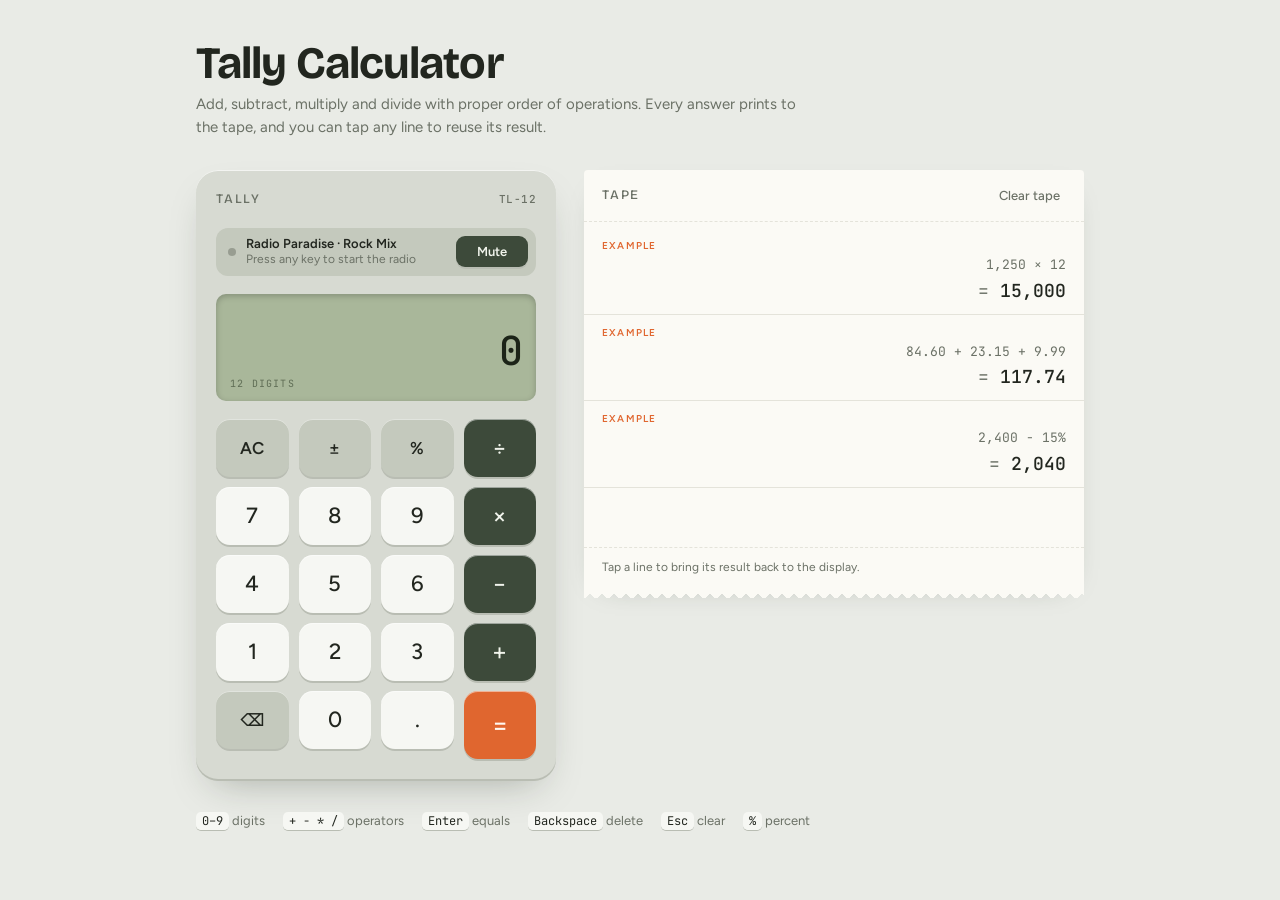
==== index.html @ 2edd693d "Switch radio to Radio Paradise Rock Mix SomaFM refuses streams requested from other sites.  Co-Autho" ====
<!doctype html>
<html lang="en">
<head>
<meta charset="utf-8">
<meta name="viewport" content="width=device-width, initial-scale=1, viewport-fit=cover">
<style>:root{color-scheme:light;padding-top:env(safe-area-inset-top,0px);padding-bottom:env(safe-area-inset-bottom,0px)}body{margin:0;font:14px system-ui,-apple-system,sans-serif}img{max-width:100%}[hidden]{display:none!important}</style>
<title>Tally Calculator</title>
<link rel="preconnect" href="https://fonts.googleapis.com">
<link rel="preconnect" href="https://fonts.gstatic.com" crossorigin>
<link rel="stylesheet" href="https://fonts.googleapis.com/css2?family=Bricolage+Grotesque:opsz,wght@12..96,500;12..96,700&family=JetBrains+Mono:wght@400;500&family=Figtree:wght@400;500;600&display=swap">
<style>
/* Layout: a desk-calculator body beside a paper adding-machine tape; stacks to one column on phones. */
:root {
  --bg: #e9ebe6;
  --fg: #22261f;
  --muted: #6b7166;
  --body: #d7dad2;
  --body-edge: #b9bdb3;
  --key: #f6f7f3;
  --key-fg: #22261f;
  --key-op: #3d4a3a;
  --key-op-fg: #f1f4ec;
  --key-fn: #c4c9bd;
  --accent: #e0662f;
  --accent-fg: #fff8f2;
  --lcd: #a9b79a;
  --lcd-fg: #1c2418;
  --lcd-dim: #5f6d55;
  --paper: #fbfaf5;
  --paper-line: #e4e3da;
  --shadow: 0 1px 0 rgba(255,255,255,.7) inset, 0 2px 0 var(--body-edge), 0 18px 40px -18px rgba(30,40,25,.35);
  --font-display: "Bricolage Grotesque", "Helvetica Neue", Arial, sans-serif;
  --font-body: "Figtree", system-ui, -apple-system, "Segoe UI", sans-serif;
  --font-mono: "JetBrains Mono", ui-monospace, "SF Mono", Menlo, monospace;
}
@media (prefers-color-scheme: dark) {
  :root:not([data-theme="light"]) {
    --bg: #161915; --fg: #e6e9e1; --muted: #9aa194;
    --body: #262b24; --body-edge: #10130f;
    --key: #353b32; --key-fg: #eef1e9; --key-op: #4c5c48; --key-op-fg: #f1f4ec; --key-fn: #2d322a;
    --accent: #ec7640; --accent-fg: #1a0f08;
    --lcd: #2f3a29; --lcd-fg: #c9e3b0; --lcd-dim: #7f9a6c;
    --paper: #1f231d; --paper-line: #2e332b;
    --shadow: 0 1px 0 rgba(255,255,255,.05) inset, 0 2px 0 var(--body-edge), 0 18px 40px -18px rgba(0,0,0,.7);
    color-scheme: dark;
  }
}
:root[data-theme="dark"] {
  --bg: #161915; --fg: #e6e9e1; --muted: #9aa194;
  --body: #262b24; --body-edge: #10130f;
  --key: #353b32; --key-fg: #eef1e9; --key-op: #4c5c48; --key-op-fg: #f1f4ec; --key-fn: #2d322a;
  --accent: #ec7640; --accent-fg: #1a0f08;
  --lcd: #2f3a29; --lcd-fg: #c9e3b0; --lcd-dim: #7f9a6c;
  --paper: #1f231d; --paper-line: #2e332b;
  --shadow: 0 1px 0 rgba(255,255,255,.05) inset, 0 2px 0 var(--body-edge), 0 18px 40px -18px rgba(0,0,0,.7);
  color-scheme: dark;
}

* { box-sizing: border-box; }
body {
  background: var(--bg);
  color: var(--fg);
  font-family: var(--font-body);
  font-size: 15px;
  line-height: 1.5;
}
.page {
  max-width: 920px;
  margin: 0 auto;
  padding-block: 40px 56px;
  padding-left: max(16px, env(safe-area-inset-left, 0px));
  padding-right: max(16px, env(safe-area-inset-right, 0px));
  display: grid;
  gap: 32px;
}
header { display: grid; gap: 6px; }
h1 {
  font-family: var(--font-display);
  font-weight: 700;
  font-size: clamp(2rem, 5vw, 2.8rem);
  letter-spacing: -0.02em;
  line-height: 1.05;
  margin: 0;
  text-wrap: balance;
}
.lede { margin: 0; color: var(--muted); max-width: 60ch; }

.workspace {
  display: grid;
  grid-template-columns: minmax(0, 360px) minmax(0, 1fr);
  gap: 28px;
  align-items: start;
}
@media (max-width: 720px) {
  .workspace { grid-template-columns: minmax(0, 1fr); }
  .calc { justify-self: center; width: 100%; max-width: 400px; }
}

/* Calculator body */
.calc {
  background: var(--body);
  border-radius: 22px;
  padding: 20px;
  box-shadow: var(--shadow);
  display: grid;
  gap: 18px;
}
.brand {
  display: flex; justify-content: space-between; align-items: baseline;
  font-family: var(--font-display); font-weight: 500;
  font-size: 13px; letter-spacing: .14em; text-transform: uppercase; color: var(--muted);
}
.brand span:last-child { font-family: var(--font-mono); letter-spacing: .04em; font-size: 11px; }

/* Radio strip */
.radio {
  display: flex; align-items: center; gap: 10px;
  background: var(--key-fn);
  border-radius: 12px;
  padding: 8px 8px 8px 12px;
  min-width: 0;
}
.radio-dot {
  flex: none; width: 8px; height: 8px; border-radius: 50%;
  background: var(--muted); opacity: .5;
}
.radio.playing .radio-dot { background: var(--accent); opacity: 1; animation: lcd-blink 1.1s step-end infinite; }
.radio-info { display: grid; min-width: 0; flex: 1; line-height: 1.3; }
.radio-name { font-weight: 600; font-size: 13px; white-space: nowrap; overflow: hidden; text-overflow: ellipsis; }
.radio-status { font-size: 12px; color: var(--muted); white-space: nowrap; overflow: hidden; text-overflow: ellipsis; }
.radio-status a { color: inherit; }
.mute-btn {
  appearance: none; border: 0; cursor: pointer; flex: none;
  font: 600 13px var(--font-body);
  background: var(--key-op); color: var(--key-op-fg);
  border-radius: 9px; padding: 8px 14px; min-width: 72px;
  box-shadow: 0 2px 0 var(--body-edge);
}
.mute-btn:active { transform: translateY(2px); box-shadow: none; }
.mute-btn:focus-visible { outline: 3px solid var(--accent); outline-offset: 2px; }
.mute-btn[aria-pressed="true"] { background: var(--accent); color: var(--accent-fg); }

.lcd {
  background: var(--lcd);
  color: var(--lcd-fg);
  border-radius: 10px;
  padding: 12px 14px 10px;
  box-shadow: inset 0 2px 6px rgba(0,0,0,.22);
  display: grid; gap: 2px;
  font-family: var(--font-mono);
  font-variant-numeric: tabular-nums;
  min-width: 0;
}
.lcd-expr {
  font-size: 13px; color: var(--lcd-dim);
  min-height: 1.5em;
  white-space: nowrap; overflow-x: auto; overflow-y: hidden;
  text-align: right; direction: rtl; scrollbar-width: none;
}
.lcd-expr::-webkit-scrollbar { display: none; }
.lcd-expr bdi { direction: ltr; unicode-bidi: isolate; }
.lcd-main {
  font-size: 40px; font-weight: 500; line-height: 1.15;
  text-align: right; white-space: nowrap; overflow: hidden; text-overflow: clip;
  letter-spacing: -0.02em;
}
.lcd-main { animation: lcd-blink 1.1s step-end infinite; }
@keyframes lcd-blink { 50% { opacity: .15; } }
.lcd-main.small { font-size: 30px; }
.lcd-main.tiny { font-size: 22px; }
.lcd-main.error { font-size: 20px; font-family: var(--font-body); font-weight: 600; letter-spacing: 0; line-height: 2.3; }
.lcd-status {
  display: flex; justify-content: space-between;
  font-size: 10px; letter-spacing: .12em; text-transform: uppercase; color: var(--lcd-dim);
}

.keys {
  display: grid;
  grid-template-columns: repeat(4, 1fr);
  gap: 10px;
}
.key {
  appearance: none; border: 0; cursor: pointer;
  font-family: var(--font-body); font-weight: 500; font-size: 22px;
  height: 58px; border-radius: 14px;
  background: var(--key); color: var(--key-fg);
  box-shadow: 0 2px 0 var(--body-edge), 0 1px 0 rgba(255,255,255,.5) inset;
  transition: transform .06s ease, box-shadow .06s ease, filter .12s ease;
  -webkit-tap-highlight-color: transparent;
  touch-action: manipulation;
}
.key:hover { filter: brightness(1.04); }
.key:active, .key.pressed { transform: translateY(2px); box-shadow: 0 0 0 var(--body-edge); }
.key:focus-visible { outline: 3px solid var(--accent); outline-offset: 2px; }
.key.fn { background: var(--key-fn); font-size: 17px; font-weight: 600; }
.key.op { background: var(--key-op); color: var(--key-op-fg); font-size: 24px; }
.key.op.active { box-shadow: 0 0 0 3px var(--accent) inset, 0 2px 0 var(--body-edge); }
.key.eq { background: var(--accent); color: var(--accent-fg); font-size: 26px; grid-row: span 2; height: auto; }
.key.zero { grid-column: span 2; text-align: left; padding-left: 26px; }

/* Tape */
.tape {
  background: var(--paper);
  border-radius: 4px 4px 0 0;
  min-width: 0;
  display: grid;
  grid-template-rows: auto 1fr auto;
  min-height: 420px;
  max-height: 560px;
  position: relative;
  box-shadow: 0 10px 30px -20px rgba(30,40,25,.4);
}
.tape::after {
  /* torn bottom edge */
  content: ""; position: absolute; left: 0; right: 0; bottom: -8px; height: 8px;
  background:
    linear-gradient(135deg, var(--paper) 50%, transparent 50%) 0 0 / 12px 8px repeat-x,
    linear-gradient(225deg, var(--paper) 50%, transparent 50%) 0 0 / 12px 8px repeat-x;
}
.tape-head {
  display: flex; justify-content: space-between; align-items: center; gap: 12px;
  padding: 14px 18px; border-bottom: 1px dashed var(--paper-line);
}
.tape-head h2 {
  margin: 0; font-family: var(--font-display); font-weight: 500;
  font-size: 13px; letter-spacing: .14em; text-transform: uppercase; color: var(--muted);
}
.link-btn {
  appearance: none; background: none; border: 0; cursor: pointer;
  font: 500 13px var(--font-body); color: var(--muted);
  padding: 4px 6px; border-radius: 6px;
}
.link-btn:hover { color: var(--fg); }
.link-btn:focus-visible { outline: 2px solid var(--accent); }
.tape-list {
  list-style: none; margin: 0; padding: 6px 0;
  overflow-y: auto;
  font-family: var(--font-mono); font-variant-numeric: tabular-nums;
}
.tape-list li { border-bottom: 1px solid var(--paper-line); }
.tape-entry {
  appearance: none; background: none; border: 0; width: 100%; cursor: pointer;
  display: grid; gap: 2px; text-align: right;
  padding: 10px 18px; color: inherit; font: inherit;
}
.tape-entry:hover { background: color-mix(in srgb, var(--accent) 7%, transparent); }
.tape-entry:focus-visible { outline: 2px solid var(--accent); outline-offset: -2px; }
.tape-expr { font-size: 13px; color: var(--muted); overflow-wrap: anywhere; }
.tape-result { font-size: 18px; font-weight: 500; overflow-wrap: anywhere; }
.tape-result::before { content: "= "; color: var(--muted); font-weight: 400; }
.tape-tag {
  justify-self: start; font-family: var(--font-body); font-size: 10px; font-weight: 600;
  letter-spacing: .12em; text-transform: uppercase; color: var(--accent);
}
.tape-empty { padding: 28px 18px; color: var(--muted); font-size: 14px; font-family: var(--font-body); }
.tape-foot {
  padding: 10px 18px 14px; border-top: 1px dashed var(--paper-line);
  font-size: 12px; color: var(--muted);
}

.shortcuts { display: flex; flex-wrap: wrap; gap: 8px 18px; font-size: 13px; color: var(--muted); }
kbd {
  font-family: var(--font-mono); font-size: 12px;
  background: var(--key); color: var(--key-fg);
  border-radius: 5px; padding: 1px 6px;
  box-shadow: 0 1px 0 var(--body-edge);
}

@media (prefers-reduced-motion: reduce) {
  .key { transition: none; }
  .lcd-main { animation: none; }
}
</style>
</head>
<body>

<div class="page">
  <header>
    <h1>Tally Calculator</h1>
    <p class="lede">Add, subtract, multiply and divide with proper order of operations. Every answer prints to the tape, and you can tap any line to reuse its result.</p>
  </header>

  <main class="workspace">
    <section class="calc" aria-label="Calculator">
      <div class="brand"><span>Tally</span><span>TL-12</span></div>

      <div class="radio" id="radio">
        <span class="radio-dot" aria-hidden="true"></span>
        <div class="radio-info">
          <span class="radio-name">Radio Paradise · Rock Mix</span>
          <span class="radio-status" id="radioStatus">Press any key to start the radio</span>
        </div>
        <button class="mute-btn" id="muteBtn" type="button" aria-pressed="false">Mute</button>
        <audio id="radioAudio" preload="none" src="https://stream.radioparadise.com/rock-128"></audio>
      </div>

      <div class="lcd" role="status" aria-live="polite">
        <div class="lcd-expr" id="expr"><bdi id="exprText">&nbsp;</bdi></div>
        <div class="lcd-main" id="main">0</div>
        <div class="lcd-status"><span id="memo">12 digits</span><span id="opIndicator">&nbsp;</span></div>
      </div>

      <div class="keys" id="keys">
        <button class="key fn" data-action="clear" id="k-clear">AC</button>
        <button class="key fn" data-action="sign" id="k-sign" aria-label="Change sign">±</button>
        <button class="key fn" data-action="percent" id="k-pct" aria-label="Percent">%</button>
        <button class="key op" data-op="/" id="k-div" aria-label="Divide">÷</button>

        <button class="key" data-digit="7" id="k-7">7</button>
        <button class="key" data-digit="8" id="k-8">8</button>
        <button class="key" data-digit="9" id="k-9">9</button>
        <button class="key op" data-op="*" id="k-mul" aria-label="Multiply">×</button>

        <button class="key" data-digit="4" id="k-4">4</button>
        <button class="key" data-digit="5" id="k-5">5</button>
        <button class="key" data-digit="6" id="k-6">6</button>
        <button class="key op" data-op="-" id="k-sub" aria-label="Subtract">−</button>

        <button class="key" data-digit="1" id="k-1">1</button>
        <button class="key" data-digit="2" id="k-2">2</button>
        <button class="key" data-digit="3" id="k-3">3</button>
        <button class="key op" data-op="+" id="k-add" aria-label="Add">+</button>

        <button class="key fn" data-action="back" id="k-back" aria-label="Delete last digit">⌫</button>
        <button class="key" data-digit="0" id="k-0">0</button>
        <button class="key" data-action="dot" id="k-dot" aria-label="Decimal point">.</button>
        <button class="key eq" data-action="equals" id="k-eq" aria-label="Equals">=</button>
      </div>
    </section>

    <section class="tape" aria-label="Calculation tape">
      <div class="tape-head">
        <h2>Tape</h2>
        <button class="link-btn" id="clearTape">Clear tape</button>
      </div>
      <ol class="tape-list" id="tape"></ol>
      <div class="tape-foot">Tap a line to bring its result back to the display.</div>
    </section>
  </main>

  <div class="shortcuts" aria-label="Keyboard shortcuts">
    <span><kbd>0–9</kbd> digits</span>
    <span><kbd>+ − * /</kbd> operators</span>
    <span><kbd>Enter</kbd> equals</span>
    <span><kbd>Backspace</kbd> delete</span>
    <span><kbd>Esc</kbd> clear</span>
    <span><kbd>%</kbd> percent</span>
  </div>
</div>

<script>
(function () {
  const MAX_DIGITS = 12;
  const SYMBOL = { "+": "+", "-": "−", "*": "×", "/": "÷" };
  const STORE_KEY = "tally-tape-v1";

  // State: tokens alternate number-strings and operators; `entry` is what's being typed.
  let tokens = [];
  let entry = "0";
  let justEvaluated = false;
  let error = null;
  let tape = loadTape();

  const $main = document.getElementById("main");
  const $exprText = document.getElementById("exprText");
  const $opInd = document.getElementById("opIndicator");
  const $tape = document.getElementById("tape");
  const $clearKey = document.getElementById("k-clear");

  function loadTape() {
    try {
      const raw = localStorage.getItem(STORE_KEY);
      if (raw) return JSON.parse(raw);
    } catch (e) {}
    // Example lines so the tape shows what it does on first visit.
    return [
      { expr: "1,250 × 12", result: "15,000", example: true },
      { expr: "84.60 + 23.15 + 9.99", result: "117.74", example: true },
      { expr: "2,400 − 15%", result: "2,040", example: true }
    ];
  }
  function saveTape() {
    try { localStorage.setItem(STORE_KEY, JSON.stringify(tape.filter(t => !t.example))); } catch (e) {}
  }

  function formatNumber(str) {
    if (str === "" || str == null) return "";
    let neg = str.startsWith("-");
    let s = neg ? str.slice(1) : str;
    if (s.includes("e")) return (neg ? "−" : "") + s;
    let [int, dec] = s.split(".");
    int = int.replace(/\B(?=(\d{3})+(?!\d))/g, ",");
    return (neg ? "−" : "") + int + (dec !== undefined ? "." + dec : "");
  }

  function toStr(n) {
    if (!isFinite(n)) return null;
    if (n === 0) return "0";
    const abs = Math.abs(n);
    if (abs >= 1e12 || abs < 1e-9) {
      return n.toExponential(6).replace(/\.?0+e/, "e").replace("e+", "e");
    }
    // 12 significant digits trims floating-point noise like 0.1 + 0.2.
    let s = String(parseFloat(n.toPrecision(MAX_DIGITS)));
    if (s.includes("e")) s = n.toFixed(10).replace(/\.?0+$/, "");
    return s;
  }

  // Evaluate with × ÷ before + −.
  function evaluate(list) {
    const nums = [parseFloat(list[0])];
    const ops = [];
    for (let i = 1; i < list.length; i += 2) {
      const op = list[i], n = parseFloat(list[i + 1]);
      if (op === "*" || op === "/") {
        const prev = nums.pop();
        if (op === "/" && n === 0) throw new Error("div0");
        nums.push(op === "*" ? prev * n : prev / n);
      } else {
        ops.push(op); nums.push(n);
      }
    }
    let total = nums[0];
    for (let i = 0; i < ops.length; i++) total = ops[i] === "+" ? total + nums[i + 1] : total - nums[i + 1];
    return total;
  }

  function exprString(list) {
    return list.map((t, i) => i % 2 ? SYMBOL[t] : formatNumber(t)).join(" ");
  }

  function digitCount(s) { return s.replace(/[-.]/g, "").length; }

  function render() {
    $main.classList.remove("small", "tiny", "error");
    if (error) {
      $main.textContent = error;
      $main.classList.add("error");
      $exprText.textContent = exprString(tokens) || " ";
      $opInd.textContent = " ";
    } else {
      const shown = entry === "" ? (tokens.length ? tokens[tokens.length - 2] : "0") : entry;
      const text = formatNumber(shown);
      $main.textContent = text;
      if (text.length > 13) $main.classList.add("tiny");
      else if (text.length > 10) $main.classList.add("small");
      const live = entry === "" ? tokens.slice(0, -1).concat(tokens.slice(-1)) : tokens.concat(entry);
      const showExpr = tokens.length ? exprString(live) : "";
      $exprText.textContent = showExpr || " ";
      $opInd.textContent = entry === "" && tokens.length ? SYMBOL[tokens[tokens.length - 1]] : " ";
    }
    document.querySelectorAll(".key.op").forEach(k => {
      k.classList.toggle("active", !error && entry === "" && tokens[tokens.length - 1] === k.dataset.op);
    });
    $clearKey.textContent = (entry !== "0" && entry !== "") || error ? "C" : "AC";
    $clearKey.setAttribute("aria-label", $clearKey.textContent === "C" ? "Clear entry" : "All clear");
  }

  function renderTape() {
    $tape.innerHTML = "";
    if (!tape.length) {
      const li = document.createElement("li");
      li.className = "tape-empty";
      li.textContent = "Nothing on the tape yet. Press = to print a result here.";
      $tape.appendChild(li);
      return;
    }
    tape.forEach((t, i) => {
      const li = document.createElement("li");
      const b = document.createElement("button");
      b.className = "tape-entry";
      b.type = "button";
      b.dataset.index = i;
      b.setAttribute("aria-label", `Use result ${t.result}`);
      if (t.example) {
        const tag = document.createElement("span");
        tag.className = "tape-tag"; tag.textContent = "Example";
        b.appendChild(tag);
      }
      const e = document.createElement("span"); e.className = "tape-expr"; e.textContent = t.expr;
      const r = document.createElement("span"); r.className = "tape-result"; r.textContent = t.result;
      b.append(e, r);
      li.appendChild(b);
      $tape.appendChild(li);
    });
    $tape.scrollTop = $tape.scrollHeight;
  }

  function resetIfDone() {
    if (error) { error = null; tokens = []; entry = "0"; }
    if (justEvaluated) { tokens = []; justEvaluated = false; }
  }

  function inputDigit(d) {
    if (justEvaluated) { entry = "0"; }
    resetIfDone();
    if (digitCount(entry) >= MAX_DIGITS) return;
    entry = (entry === "0" || entry === "") ? d : entry === "-0" ? "-" + d : entry + d;
  }

  function inputDot() {
    if (justEvaluated) entry = "0";
    resetIfDone();
    if (entry === "") entry = "0";
    if (!entry.includes(".")) entry += ".";
  }

  function inputOp(op) {
    if (error) return;
    justEvaluated = false;
    if (entry === "") {
      if (tokens.length) tokens[tokens.length - 1] = op;
      return;
    }
    tokens.push(trimEntry(entry), op);
    entry = "";
  }

  function trimEntry(s) {
    if (s.endsWith(".")) s = s.slice(0, -1);
    if (s === "-0" || s === "-") s = "0";
    return s;
  }

  function equals() {
    if (error || justEvaluated) return;
    let list = tokens.slice();
    if (entry === "") list.pop(); else list.push(trimEntry(entry));
    if (list.length < 3) return;
    try {
      const value = evaluate(list);
      const s = toStr(value);
      if (s === null) throw new Error("overflow");
      tape = tape.filter(t => !t.example);
      tape.push({ expr: exprString(list), result: formatNumber(s) });
      if (tape.length > 200) tape = tape.slice(-200);
      saveTape(); renderTape();
      tokens = list; entry = s; justEvaluated = true;
      // Keep the finished expression visible above the answer.
      $exprText.textContent = exprString(list) + " =";
      renderAfterEquals();
    } catch (e) {
      tokens = list; entry = "";
      error = e.message === "div0" ? "Can't divide by zero" : "Number too large";
    }
  }

  function renderAfterEquals() {
    const done = tokens;
    tokens = [];
    render();
    $exprText.textContent = exprString(done) + " =";
  }

  function clear() {
    if (error) { error = null; tokens = []; entry = "0"; justEvaluated = false; return; }
    if (entry !== "0" && entry !== "" && !justEvaluated) { entry = "0"; return; }
    tokens = []; entry = "0"; justEvaluated = false;
  }

  function back() {
    if (error) { clear(); return; }
    if (justEvaluated) { justEvaluated = false; tokens = []; return; }
    if (entry === "") return;
    entry = entry.slice(0, -1);
    if (entry === "" || entry === "-") entry = "0";
  }

  function sign() {
    if (error) return;
    if (justEvaluated) { justEvaluated = false; tokens = []; }
    if (entry === "") entry = "0";
    entry = entry.startsWith("-") ? entry.slice(1) : "-" + entry;
  }

  function percent() {
    if (error) return;
    if (justEvaluated) { justEvaluated = false; tokens = []; }
    if (entry === "") return;
    const n = parseFloat(entry);
    const op = tokens[tokens.length - 1];
    // For + and −, "200 + 10%" means 10% of 200, like a desk calculator.
    if ((op === "+" || op === "-") && tokens.length >= 2) {
      const base = evaluate(tokens.slice(0, -1));
      entry = toStr(base * n / 100) || "0";
    } else {
      entry = toStr(n / 100) || "0";
    }
  }

  function handle(action) {
    if (/^\d$/.test(action)) inputDigit(action);
    else if (action in SYMBOL) inputOp(action);
    else if (action === "dot") inputDot();
    else if (action === "equals") { equals(); if (justEvaluated) { updateClearLabel(); return; } }
    else if (action === "clear") clear();
    else if (action === "back") back();
    else if (action === "sign") sign();
    else if (action === "percent") percent();
    render();
  }

  function updateClearLabel() {
    $clearKey.textContent = "AC";
    $clearKey.setAttribute("aria-label", "All clear");
    document.querySelectorAll(".key.op").forEach(k => k.classList.remove("active"));
  }

  document.getElementById("keys").addEventListener("click", e => {
    const k = e.target.closest(".key");
    if (!k) return;
    handle(k.dataset.digit || k.dataset.op || k.dataset.action);
  });

  const KEYMAP = {
    "Enter": "equals", "=": "equals", "Escape": "clear", "Delete": "clear",
    "Backspace": "back", ".": "dot", ",": "dot", "%": "percent",
    "+": "+", "-": "-", "*": "*", "x": "*", "X": "*", "/": "/"
  };
  const keyButton = a => document.querySelector(
    /^\d$/.test(a) ? `[data-digit="${a}"]` : a in SYMBOL ? `[data-op="${CSS.escape(a)}"]` : `[data-action="${a}"]`
  );
  document.addEventListener("keydown", e => {
    if (e.metaKey || e.ctrlKey || e.altKey) return;
    const a = /^\d$/.test(e.key) ? e.key : KEYMAP[e.key];
    if (!a) return;
    // Let Enter/space activate a focused tape line or button normally.
    if (e.key === "Enter" && document.activeElement && document.activeElement.matches(".tape-entry, .link-btn, .mute-btn")) return;
    e.preventDefault();
    if (e.key === "Enter" && document.activeElement && document.activeElement.matches(".key")) document.activeElement.blur();
    handle(a);
    const btn = keyButton(a);
    if (btn) { btn.classList.add("pressed"); setTimeout(() => btn.classList.remove("pressed"), 90); }
  });

  $tape.addEventListener("click", e => {
    const b = e.target.closest(".tape-entry");
    if (!b) return;
    const t = tape[+b.dataset.index];
    const raw = t.result.replace(/,/g, "").replace("−", "-");
    if (error || justEvaluated) { error = null; tokens = []; justEvaluated = false; }
    entry = raw;
    render();
  });

  document.getElementById("clearTape").addEventListener("click", () => {
    tape = []; saveTape(); renderTape();
  });

  // Radio: browsers only allow sound after the visitor interacts, so it starts on the first key press or click.
  const $radio = document.getElementById("radio");
  const $audio = document.getElementById("radioAudio");
  const $radioStatus = document.getElementById("radioStatus");
  const $muteBtn = document.getElementById("muteBtn");
  const STREAMS = ["https://stream.radioparadise.com/rock-128", "https://stream.radioparadise.com/mp3-128"];
  let streamIndex = 0;
  let started = false;
  let muted = false;
  try { muted = localStorage.getItem("tally-muted") === "1"; } catch (e) {}

  function setStatus(text) { $radioStatus.innerHTML = text; }
  function renderRadio() {
    $muteBtn.textContent = muted ? "Unmute" : "Mute";
    $muteBtn.setAttribute("aria-pressed", String(muted));
    $radio.classList.toggle("playing", started && !muted && !$audio.paused);
  }
  function startRadio() {
    if (started || muted) return;
    started = true;
    setStatus("Tuning in…");
    $audio.muted = false;
    $audio.play().catch(() => { started = false; setStatus("Press any key to start the radio"); renderRadio(); });
  }
  $audio.addEventListener("playing", () => {
    setStatus('Live from <a href="https://radioparadise.com/" target="_blank" rel="noopener">Radio Paradise</a>');
    renderRadio();
  });
  $audio.addEventListener("error", () => {
    if (streamIndex < STREAMS.length - 1) {
      $audio.src = STREAMS[++streamIndex];
      if (started && !muted) $audio.play().catch(() => {});
    } else {
      started = false;
      setStatus("Radio unavailable right now");
      renderRadio();
    }
  });

  $muteBtn.addEventListener("click", e => {
    e.stopPropagation();
    muted = !muted;
    try { localStorage.setItem("tally-muted", muted ? "1" : "0"); } catch (err) {}
    if (muted) {
      $audio.pause();
      setStatus("Muted");
    } else if (started) {
      // Reload so a live stream resumes at the current moment instead of where it paused.
      $audio.src = STREAMS[streamIndex];
      setStatus("Tuning in…");
      $audio.play().catch(() => {});
    } else {
      startRadio();
    }
    renderRadio();
  });

  ["pointerdown", "keydown"].forEach(type =>
    document.addEventListener(type, e => { if (e.target !== $muteBtn) startRadio(); }, { capture: true })
  );
  if (muted) setStatus("Muted");

  renderRadio();
  render();
  renderTape();
})();
</script>
</body>
</html>
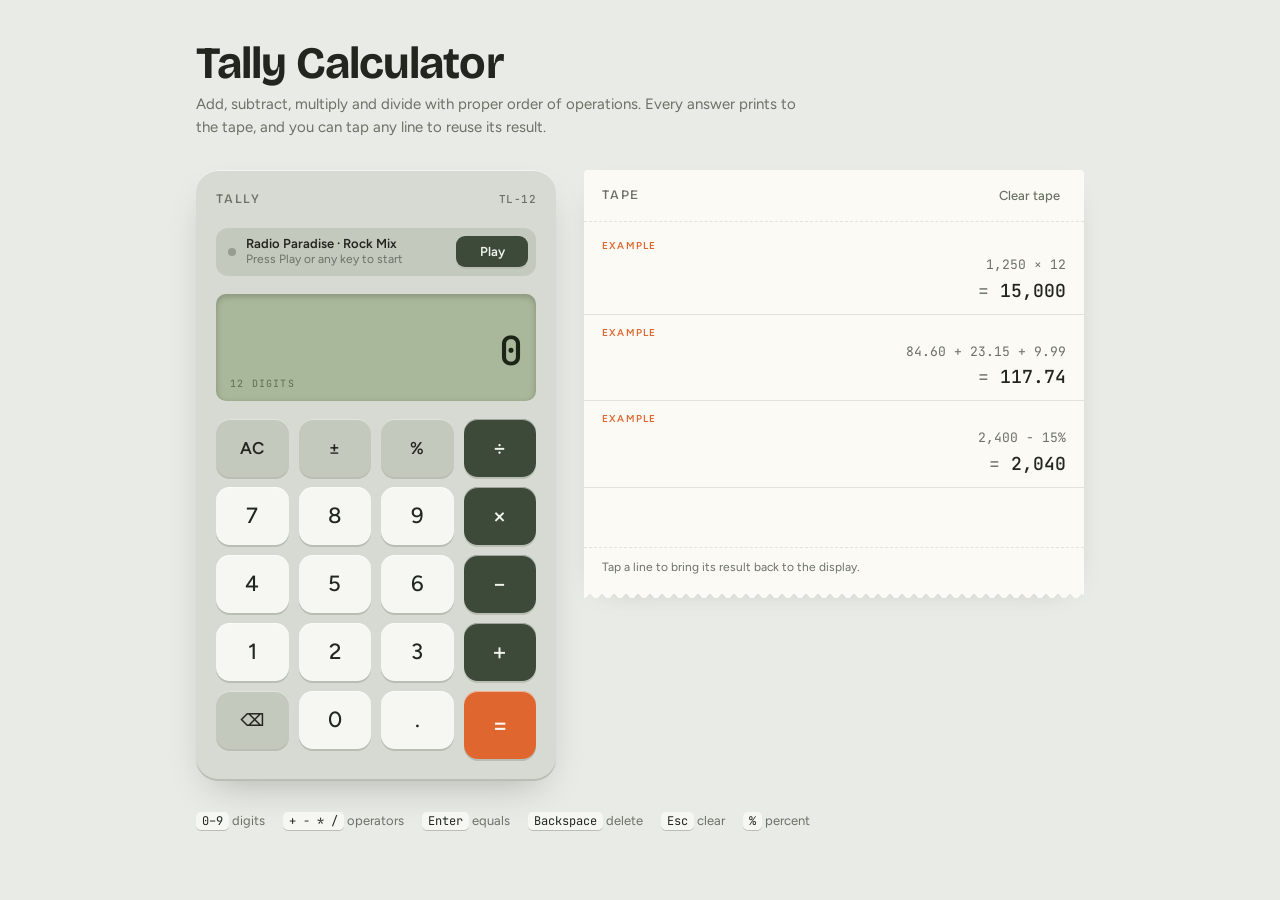
==== commit f9da1e54: "Make the radio start reliably and add a Play button Start on click/keydown/touchend instead of point" ====
--- a/index.html
+++ b/index.html
@@ -288,9 +288,9 @@
         <span class="radio-dot" aria-hidden="true"></span>
         <div class="radio-info">
           <span class="radio-name">Radio Paradise · Rock Mix</span>
-          <span class="radio-status" id="radioStatus">Press any key to start the radio</span>
+          <span class="radio-status" id="radioStatus">Press Play or any key to start</span>
         </div>
-        <button class="mute-btn" id="muteBtn" type="button" aria-pressed="false">Mute</button>
+        <button class="mute-btn" id="muteBtn" type="button" aria-pressed="false">Play</button>
         <audio id="radioAudio" preload="none" src="https://stream.radioparadise.com/rock-128"></audio>
       </div>
 
@@ -653,61 +653,90 @@
   const $radioStatus = document.getElementById("radioStatus");
   const $muteBtn = document.getElementById("muteBtn");
   const STREAMS = ["https://stream.radioparadise.com/rock-128", "https://stream.radioparadise.com/mp3-128"];
+  // state: "idle" (not started yet), "loading", "playing", "muted", "failed"
+  let state = "idle";
   let streamIndex = 0;
-  let started = false;
-  let muted = false;
-  try { muted = localStorage.getItem("tally-muted") === "1"; } catch (e) {}
+  let loadTimer = null;
 
   function setStatus(text) { $radioStatus.innerHTML = text; }
   function renderRadio() {
-    $muteBtn.textContent = muted ? "Unmute" : "Mute";
-    $muteBtn.setAttribute("aria-pressed", String(muted));
-    $radio.classList.toggle("playing", started && !muted && !$audio.paused);
-  }
-  function startRadio() {
-    if (started || muted) return;
-    started = true;
-    setStatus("Tuning in…");
+    const label = { idle: "Play", loading: "Mute", playing: "Mute", muted: "Unmute", failed: "Retry" }[state];
+    $muteBtn.textContent = label;
+    $muteBtn.setAttribute("aria-pressed", String(state === "muted"));
+    $radio.classList.toggle("playing", state === "playing");
+    const status = {
+      idle: "Press Play or any key to start",
+      loading: "Tuning in…",
+      playing: 'Live from <a href="https://radioparadise.com/" target="_blank" rel="noopener">Radio Paradise</a>',
+      muted: "Muted"
+    }[state];
+    if (status) setStatus(status);
+  }
+  function fail(message) {
+    clearTimeout(loadTimer);
+    $audio.pause();
+    state = "failed";
+    setStatus(message);
+    renderRadio();
+  }
+  function playStream() {
+    state = "loading";
+    renderRadio();
+    clearTimeout(loadTimer);
+    // Reload the source each time so a live stream starts at the current moment.
+    $audio.src = STREAMS[streamIndex];
     $audio.muted = false;
-    $audio.play().catch(() => { started = false; setStatus("Press any key to start the radio"); renderRadio(); });
-  }
+    $audio.volume = 1;
+    const attempt = $audio.play();
+    if (attempt && attempt.catch) {
+      attempt.catch(err => {
+        if (state !== "loading") return;
+        if (err && err.name === "NotAllowedError") {
+          state = "idle";
+          setStatus("Your browser blocked sound. Press Play to start");
+          $muteBtn.textContent = "Play";
+        } else {
+          tryNextStream();
+        }
+      });
+    }
+    loadTimer = setTimeout(() => {
+      if (state === "loading") fail("Can't reach the station. Your network may block radio streams");
+    }, 15000);
+  }
+  function tryNextStream() {
+    if (streamIndex < STREAMS.length - 1) { streamIndex++; playStream(); }
+    else { streamIndex = 0; fail("Can't reach the station. Your network may block radio streams"); }
+  }
+
   $audio.addEventListener("playing", () => {
-    setStatus('Live from <a href="https://radioparadise.com/" target="_blank" rel="noopener">Radio Paradise</a>');
+    if (state !== "loading") return;
+    clearTimeout(loadTimer);
+    state = "playing";
     renderRadio();
   });
-  $audio.addEventListener("error", () => {
-    if (streamIndex < STREAMS.length - 1) {
-      $audio.src = STREAMS[++streamIndex];
-      if (started && !muted) $audio.play().catch(() => {});
-    } else {
-      started = false;
-      setStatus("Radio unavailable right now");
-      renderRadio();
-    }
-  });
+  $audio.addEventListener("error", () => { if (state === "loading") tryNextStream(); });
 
   $muteBtn.addEventListener("click", e => {
     e.stopPropagation();
-    muted = !muted;
-    try { localStorage.setItem("tally-muted", muted ? "1" : "0"); } catch (err) {}
-    if (muted) {
+    if (state === "playing" || state === "loading") {
+      clearTimeout(loadTimer);
       $audio.pause();
-      setStatus("Muted");
-    } else if (started) {
-      // Reload so a live stream resumes at the current moment instead of where it paused.
-      $audio.src = STREAMS[streamIndex];
-      setStatus("Tuning in…");
-      $audio.play().catch(() => {});
+      state = "muted";
+      renderRadio();
     } else {
-      startRadio();
-    }
-    renderRadio();
+      playStream();
+    }
   });
 
-  ["pointerdown", "keydown"].forEach(type =>
-    document.addEventListener(type, e => { if (e.target !== $muteBtn) startRadio(); }, { capture: true })
+  // The first click, tap or key press anywhere starts the radio. Browsers allow sound only from these events.
+  function autoStart(e) {
+    if (state !== "idle" || e.target === $muteBtn) return;
+    playStream();
+  }
+  ["click", "keydown", "touchend"].forEach(type =>
+    document.addEventListener(type, autoStart, { capture: true })
   );
-  if (muted) setStatus("Muted");
 
   renderRadio();
   render();
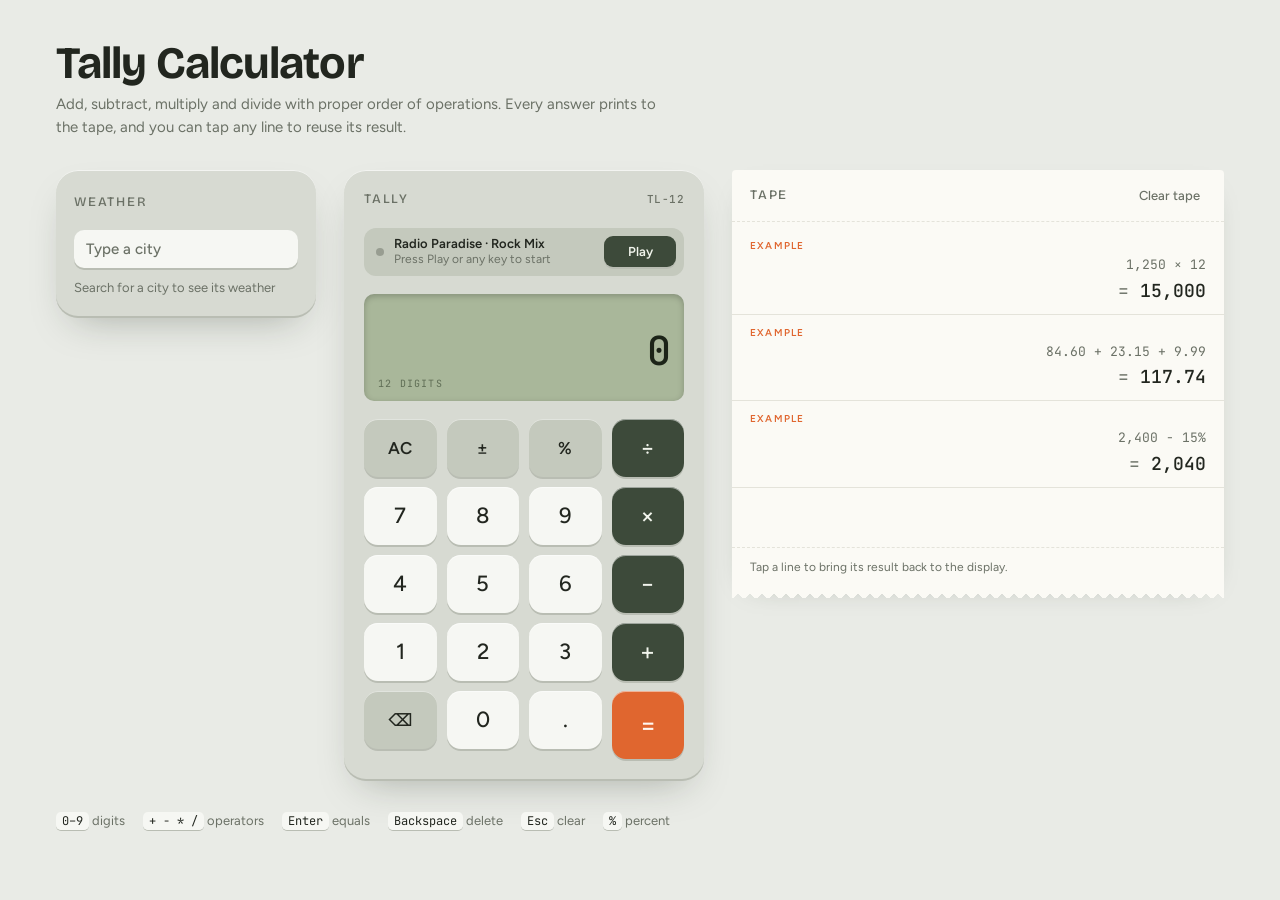
==== commit a1898dd2: "Add weather widget beside the calculator (spec 0001) A weather panel left of the calculator searches" ====
--- a/index.html
+++ b/index.html
@@ -9,7 +9,7 @@
 <link rel="preconnect" href="https://fonts.gstatic.com" crossorigin>
 <link rel="stylesheet" href="https://fonts.googleapis.com/css2?family=Bricolage+Grotesque:opsz,wght@12..96,500;12..96,700&family=JetBrains+Mono:wght@400;500&family=Figtree:wght@400;500;600&display=swap">
 <style>
-/* Layout: a desk-calculator body beside a paper adding-machine tape; stacks to one column on phones. */
+/* Layout: a weather panel, a desk-calculator body and a paper adding-machine tape; stacks to one column on phones. */
 :root {
   --bg: #e9ebe6;
   --fg: #22261f;
@@ -65,7 +65,7 @@
   line-height: 1.5;
 }
 .page {
-  max-width: 920px;
+  max-width: 1200px;
   margin: 0 auto;
   padding-block: 40px 56px;
   padding-left: max(16px, env(safe-area-inset-left, 0px));
@@ -87,13 +87,21 @@
 
 .workspace {
   display: grid;
-  grid-template-columns: minmax(0, 360px) minmax(0, 1fr);
+  grid-template-columns: minmax(0, 260px) minmax(0, 360px) minmax(0, 1fr);
   gap: 28px;
   align-items: start;
 }
+/* Medium: weather stacks above the calculator in the left column; the tape stays on the right. */
+@media (max-width: 1040px) {
+  .workspace { grid-template-columns: minmax(0, 360px) minmax(0, 1fr); }
+  .weather { grid-column: 1; grid-row: 1; }
+  .calc { grid-column: 1; grid-row: 2; }
+  .tape { grid-column: 2; grid-row: 1 / span 2; }
+}
 @media (max-width: 720px) {
   .workspace { grid-template-columns: minmax(0, 1fr); }
-  .calc { justify-self: center; width: 100%; max-width: 400px; }
+  .weather, .calc, .tape { grid-column: auto; grid-row: auto; }
+  .weather, .calc { justify-self: center; width: 100%; max-width: 400px; }
 }
 
 /* Calculator body */
@@ -258,6 +266,102 @@
   font-size: 12px; color: var(--muted);
 }
 
+/* Weather panel */
+.weather {
+  background: var(--body);
+  border-radius: 22px;
+  padding: 18px;
+  box-shadow: var(--shadow);
+  display: grid;
+  gap: 12px;
+  min-width: 0;
+  position: relative;
+}
+.weather-head { display: flex; justify-content: space-between; align-items: center; gap: 10px; min-height: 30px; }
+.weather-head h2 {
+  margin: 0; font-family: var(--font-display); font-weight: 500;
+  font-size: 13px; letter-spacing: .14em; text-transform: uppercase; color: var(--muted);
+}
+.unit-toggle { display: inline-flex; flex: none; gap: 2px; padding: 3px; border-radius: 9px; background: var(--key-fn); }
+.unit-btn {
+  appearance: none; border: 0; cursor: pointer;
+  font: 500 13px var(--font-body); color: var(--fg); background: transparent;
+  border-radius: 7px; padding: 3px 10px;
+}
+.unit-btn[aria-pressed="true"] { background: var(--key-op); color: var(--key-op-fg); font-weight: 700; box-shadow: 0 1px 0 var(--body-edge); }
+.unit-btn:focus-visible { outline: 3px solid var(--accent); outline-offset: 2px; }
+.wx-search, .wx-view { display: grid; gap: 10px; min-width: 0; }
+.wx-input {
+  width: 100%; min-width: 0;
+  font: 500 15px var(--font-body); color: var(--key-fg); background: var(--key);
+  border: 0; border-radius: 10px; padding: 10px 12px;
+  box-shadow: 0 2px 0 var(--body-edge);
+}
+.wx-input::placeholder { color: var(--muted); opacity: 1; }
+.wx-input:focus-visible { outline: 3px solid var(--accent); outline-offset: 2px; }
+.wx-results {
+  list-style: none; margin: 0; padding: 4px;
+  background: var(--paper); color: var(--fg);
+  border-radius: 10px; box-shadow: 0 2px 0 var(--body-edge);
+  max-height: 240px; overflow-y: auto;
+}
+.wx-option { padding: 8px 10px; border-radius: 7px; cursor: pointer; font-size: 14px; line-height: 1.35; overflow-wrap: anywhere; }
+.wx-option.active { background: var(--key-op); color: var(--key-op-fg); }
+.wx-hint, .wx-msg, .wx-note, .wx-updated { margin: 0; font-size: 13px; color: var(--muted); }
+.wx-msg:empty { display: none; }
+.wx-msg.problem, .wx-note.problem { color: var(--fg); font-weight: 500; }
+.wx-city {
+  margin: 0; font-family: var(--font-display); font-weight: 700; font-size: 20px; line-height: 1.2;
+  overflow-wrap: anywhere;
+}
+.wx-city:focus { outline: none; }
+.wx-city:focus-visible { outline: 2px solid var(--accent); outline-offset: 2px; border-radius: 4px; }
+.wx-place { margin: -8px 0 0; font-size: 13px; color: var(--muted); overflow-wrap: anywhere; }
+.wx-loading { margin: 0; font-size: 14px; color: var(--muted); display: flex; align-items: center; gap: 8px; }
+.wx-loading::before {
+  content: ""; flex: none; width: 8px; height: 8px; border-radius: 50%;
+  background: var(--accent); animation: lcd-blink 1.1s step-end infinite;
+}
+.wx-error { display: grid; gap: 8px; justify-items: start; }
+.wx-error p { margin: 0; font-weight: 500; }
+.wx-btn {
+  appearance: none; border: 0; cursor: pointer;
+  font: 600 13px var(--font-body);
+  background: var(--key-op); color: var(--key-op-fg);
+  border-radius: 9px; padding: 8px 14px;
+  box-shadow: 0 2px 0 var(--body-edge);
+}
+.wx-btn:active { transform: translateY(2px); box-shadow: none; }
+.wx-btn:focus-visible { outline: 3px solid var(--accent); outline-offset: 2px; }
+.wx-now { display: flex; align-items: center; gap: 12px; min-width: 0; }
+.wx-icon { flex: none; width: 52px; height: 52px; }
+.wx-icon svg { display: block; width: 100%; height: 100%; }
+.wx-icon .sun { fill: var(--accent); }
+.wx-icon .ray { stroke: var(--accent); stroke-width: 2.5; stroke-linecap: round; }
+.wx-icon .moon { fill: var(--muted); }
+.wx-icon .cloud { fill: var(--key); stroke: var(--muted); stroke-width: 2.5; stroke-linejoin: round; }
+.wx-icon .drop, .wx-icon .fog { stroke: var(--muted); stroke-width: 2.5; stroke-linecap: round; }
+.wx-icon .flake { fill: var(--muted); }
+.wx-icon .bolt { fill: var(--accent); }
+.wx-reading { display: grid; min-width: 0; }
+.wx-temp { font-family: var(--font-mono); font-weight: 500; font-size: 34px; line-height: 1.1; font-variant-numeric: tabular-nums; }
+.wx-cond { font-weight: 600; font-size: 14px; overflow-wrap: anywhere; }
+.wx-details {
+  list-style: none; margin: 0; padding: 0;
+  display: flex; flex-wrap: wrap; gap: 2px 14px;
+  font-size: 13px; font-variant-numeric: tabular-nums;
+}
+.wx-actions { display: flex; flex-wrap: wrap; gap: 4px 8px; margin-left: -6px; }
+.visually-hidden {
+  position: absolute; width: 1px; height: 1px; margin: -1px; padding: 0; border: 0;
+  overflow: hidden; clip: rect(0 0 0 0); clip-path: inset(50%); white-space: nowrap;
+}
+@media (max-width: 720px) {
+  .weather { padding: 14px; }
+  /* Compact search state on phones: just the input, hint and results. */
+  .weather.searching .weather-head { display: none; }
+}
+
 .shortcuts { display: flex; flex-wrap: wrap; gap: 8px 18px; font-size: 13px; color: var(--muted); }
 kbd {
   font-family: var(--font-mono); font-size: 12px;
@@ -269,6 +373,7 @@
 @media (prefers-reduced-motion: reduce) {
   .key { transition: none; }
   .lcd-main { animation: none; }
+  .wx-loading::before { animation: none; }
 }
 </style>
 </head>
@@ -281,6 +386,56 @@
   </header>
 
   <main class="workspace">
+    <section class="weather searching" id="weather" aria-label="Weather">
+      <div class="weather-head">
+        <h2>Weather</h2>
+        <div class="unit-toggle" id="wxUnits" role="group" aria-label="Units" hidden>
+          <button class="unit-btn" type="button" data-unit="c" aria-pressed="true">°C</button>
+          <button class="unit-btn" type="button" data-unit="f" aria-pressed="false">°F</button>
+        </div>
+      </div>
+
+      <div class="wx-search" id="wxSearch">
+        <input class="wx-input" id="wxInput" type="text" role="combobox" aria-label="Search for a city"
+          placeholder="Type a city" autocomplete="off" autocapitalize="words" spellcheck="false"
+          aria-autocomplete="list" aria-expanded="false" aria-controls="wxResults" aria-describedby="wxHint">
+        <ul class="wx-results" id="wxResults" role="listbox" aria-label="Matching cities" hidden></ul>
+        <p class="wx-msg" id="wxSearchMsg" role="status" aria-live="polite"></p>
+        <p class="wx-hint" id="wxHint">Search for a city to see its weather</p>
+        <div class="wx-actions" id="wxCancelRow" hidden><button class="link-btn" id="wxCancel" type="button">Cancel</button></div>
+      </div>
+
+      <div class="wx-view" id="wxView" hidden>
+        <h3 class="wx-city" id="wxCity" tabindex="-1"></h3>
+        <p class="wx-place" id="wxPlace"></p>
+        <p class="wx-loading" id="wxLoading">Loading weather…</p>
+        <div class="wx-error" id="wxError" hidden>
+          <p>Couldn't load the weather.</p>
+          <button class="wx-btn" id="wxRetry" type="button">Try again</button>
+        </div>
+        <div class="wx-now" id="wxNow" hidden>
+          <span class="wx-icon" id="wxIcon" aria-hidden="true"></span>
+          <div class="wx-reading">
+            <span class="wx-temp" id="wxTemp"></span>
+            <span class="wx-cond" id="wxCond"></span>
+          </div>
+        </div>
+        <ul class="wx-details" id="wxDetails" hidden>
+          <li id="wxFeels"></li>
+          <li id="wxWind"></li>
+          <li id="wxHiLo"></li>
+        </ul>
+        <p class="wx-updated" id="wxUpdated" hidden></p>
+        <p class="wx-note problem" id="wxStale" role="status" hidden></p>
+        <p class="wx-note" id="wxStoreNote" hidden>Can't remember this city on this browser</p>
+        <div class="wx-actions">
+          <button class="link-btn" id="wxChange" type="button">Change city</button>
+          <button class="link-btn" id="wxForget" type="button">Forget city</button>
+        </div>
+      </div>
+      <p class="visually-hidden" id="wxLive" aria-live="polite"></p>
+    </section>
+
     <section class="calc" aria-label="Calculator">
       <div class="brand"><span>Tally</span><span>TL-12</span></div>
 
@@ -621,6 +776,8 @@
     /^\d$/.test(a) ? `[data-digit="${a}"]` : a in SYMBOL ? `[data-op="${CSS.escape(a)}"]` : `[data-action="${a}"]`
   );
   document.addEventListener("keydown", e => {
+    // Keys typed or pressed inside the weather panel belong to it, not the calculator.
+    if (e.target.closest && e.target.closest("#weather")) return;
     if (e.metaKey || e.ctrlKey || e.altKey) return;
     const a = /^\d$/.test(e.key) ? e.key : KEYMAP[e.key];
     if (!a) return;
@@ -732,11 +889,384 @@
   // The first click, tap or key press anywhere starts the radio. Browsers allow sound only from these events.
   function autoStart(e) {
     if (state !== "idle" || e.target === $muteBtn) return;
+    if (e.target.closest && e.target.closest("#weather")) return;
     playStream();
   }
   ["click", "keydown", "touchend"].forEach(type =>
     document.addEventListener(type, autoStart, { capture: true })
   );
+
+  // Weather: Open-Meteo city search and current weather. The picked city and the unit are remembered.
+  const WX_KEY = "tally-weather-v1";
+  const WX_UNITS_KEY = "tally-weather-units-v1";
+  const WX_REFRESH_MS = 15 * 60 * 1000;
+  const WX_TIMEOUT_MS = 15000;
+  const $wx = document.getElementById("weather");
+  const $wxUnits = document.getElementById("wxUnits");
+  const $wxSearch = document.getElementById("wxSearch");
+  const $wxInput = document.getElementById("wxInput");
+  const $wxResults = document.getElementById("wxResults");
+  const $wxSearchMsg = document.getElementById("wxSearchMsg");
+  const $wxCancelRow = document.getElementById("wxCancelRow");
+  const $wxView = document.getElementById("wxView");
+  const $wxCity = document.getElementById("wxCity");
+  const $wxPlace = document.getElementById("wxPlace");
+  const $wxLoading = document.getElementById("wxLoading");
+  const $wxError = document.getElementById("wxError");
+  const $wxNow = document.getElementById("wxNow");
+  const $wxIcon = document.getElementById("wxIcon");
+  const $wxDetails = document.getElementById("wxDetails");
+  const $wxUpdated = document.getElementById("wxUpdated");
+  const $wxStale = document.getElementById("wxStale");
+  const $wxStoreNote = document.getElementById("wxStoreNote");
+  const $wxLive = document.getElementById("wxLive");
+
+  let wxCity = loadCity();      // the city on show (null while there is none)
+  let wxUnit = loadUnit();      // "c" or "f"
+  let wxData = null;            // last successful reading for wxCity
+  let wxReq = 0;                // newest forecast request; older replies are ignored
+  let wxTimer = null;
+  let searchReq = 0;            // newest search request; older replies are ignored
+  let searchTimer = null;
+  let results = [];
+  let active = -1;
+
+  function loadCity() {
+    try {
+      const c = JSON.parse(localStorage.getItem(WX_KEY));
+      if (c && typeof c.name === "string" && c.name &&
+          typeof c.latitude === "number" && isFinite(c.latitude) &&
+          typeof c.longitude === "number" && isFinite(c.longitude)) {
+        return {
+          name: c.name, admin1: typeof c.admin1 === "string" ? c.admin1 : "",
+          country: typeof c.country === "string" ? c.country : "",
+          latitude: c.latitude, longitude: c.longitude,
+          timezone: typeof c.timezone === "string" ? c.timezone : ""
+        };
+      }
+    } catch (e) {}
+    return null;
+  }
+  function saveCity(c) {
+    try { localStorage.setItem(WX_KEY, JSON.stringify(c)); return true; } catch (e) { return false; }
+  }
+  function forgetStoredCity() {
+    try { localStorage.removeItem(WX_KEY); } catch (e) {}
+  }
+  function loadUnit() {
+    try {
+      const u = localStorage.getItem(WX_UNITS_KEY);
+      if (u === "f" || u === '"f"') return "f";
+    } catch (e) {}
+    return "c";
+  }
+  function saveUnit(u) {
+    try { localStorage.setItem(WX_UNITS_KEY, u); } catch (e) {}
+  }
+
+  // fetch that gives up after WX_TIMEOUT_MS and treats non-OK replies as failures.
+  function fetchJSON(url) {
+    const ctrl = new AbortController();
+    const timer = setTimeout(() => ctrl.abort(), WX_TIMEOUT_MS);
+    return fetch(url, { signal: ctrl.signal })
+      .then(r => { if (!r.ok) throw new Error("HTTP " + r.status); return r.json(); })
+      .finally(() => clearTimeout(timer));
+  }
+
+  function hhmm(d) {
+    return String(d.getHours()).padStart(2, "0") + ":" + String(d.getMinutes()).padStart(2, "0");
+  }
+  function placeLine(c) { return [c.admin1, c.country].filter(Boolean).join(", "); }
+  function resultLabel(c) { return [c.name, c.admin1, c.country].filter(Boolean).join(", "); }
+
+  // WMO weather codes: [label, icon group]
+  const WMO = {
+    0: ["Clear", "sun"], 1: ["Mainly clear", "sun"], 2: ["Partly cloudy", "partly"], 3: ["Overcast", "cloud"],
+    45: ["Fog", "fog"], 48: ["Fog", "fog"],
+    51: ["Drizzle", "rain"], 53: ["Drizzle", "rain"], 55: ["Drizzle", "rain"],
+    56: ["Freezing drizzle", "rain"], 57: ["Freezing drizzle", "rain"],
+    61: ["Rain", "rain"], 63: ["Rain", "rain"], 65: ["Rain", "rain"],
+    66: ["Freezing rain", "rain"], 67: ["Freezing rain", "rain"],
+    71: ["Snow", "snow"], 73: ["Snow", "snow"], 75: ["Snow", "snow"], 77: ["Snow grains", "snow"],
+    80: ["Rain showers", "rain"], 81: ["Rain showers", "rain"], 82: ["Rain showers", "rain"],
+    85: ["Snow showers", "snow"], 86: ["Snow showers", "snow"],
+    95: ["Thunderstorm", "thunder"], 96: ["Thunderstorm with hail", "thunder"], 99: ["Thunderstorm with hail", "thunder"]
+  };
+  const CLOUD = '<path class="cloud" d="M14 34h21a8 8 0 0 0 0-16 11 11 0 0 0-21-1 8.5 8.5 0 0 0 0 17z"/>';
+  const SUN = '<circle class="sun" cx="24" cy="24" r="8"/><path class="ray" d="M36 24h5M7 24h5M24 12V7M24 41v-5M32.5 15.5 36 12M15.5 15.5 12 12M32.5 32.5 36 36M15.5 32.5 12 36"/>';
+  const MOON = '<path class="moon" d="M28 9a15 15 0 1 0 12 22A12 12 0 0 1 28 9z"/>';
+  const ICONS = {
+    cloud: CLOUD,
+    partly: '<circle class="sun" cx="16" cy="16" r="8"/><g transform="translate(3 6)">' + CLOUD + "</g>",
+    partlyNight: '<path class="moon" d="M17 5a11 11 0 1 0 9 16A9 9 0 0 1 17 5z"/><g transform="translate(3 6)">' + CLOUD + "</g>",
+    fog: '<path class="fog" d="M9 16h30M6 23h36M10 30h28M14 37h20"/>',
+    rain: '<g transform="translate(0 -4)">' + CLOUD + '</g><path class="drop" d="M18 37l-2 6M26 37l-2 6M34 37l-2 6"/>',
+    snow: '<g transform="translate(0 -4)">' + CLOUD + '</g><circle class="flake" cx="17" cy="39" r="2.2"/><circle class="flake" cx="25" cy="43" r="2.2"/><circle class="flake" cx="33" cy="39" r="2.2"/>',
+    thunder: '<g transform="translate(0 -4)">' + CLOUD + '</g><path class="bolt" d="M26 32l-7 9h5l-3 7 9-10h-5l3-6z"/>'
+  };
+  function iconSvg(group, isDay) {
+    let body;
+    if (group === "sun") body = isDay ? SUN : MOON;
+    else if (group === "partly") body = isDay ? ICONS.partly : ICONS.partlyNight;
+    else body = ICONS[group] || CLOUD;
+    return '<svg viewBox="0 0 48 48" focusable="false">' + body + "</svg>";
+  }
+
+  // --- Panel states ---
+  function showSearchState() {
+    $wx.classList.add("searching");
+    $wxView.hidden = true;
+    $wxUnits.hidden = true;
+    $wxSearch.hidden = false;
+    $wxCancelRow.hidden = !wxCity;
+    $wxInput.value = "";
+    resetSearch();
+  }
+  function showView() {
+    resetSearch();
+    $wx.classList.remove("searching");
+    $wxSearch.hidden = true;
+    $wxView.hidden = false;
+    $wxUnits.hidden = false;
+    $wxCity.textContent = wxCity.name;
+    $wxPlace.textContent = placeLine(wxCity);
+    $wxPlace.hidden = !$wxPlace.textContent;
+    renderUnits();
+  }
+  function setReading(stateName) {
+    // stateName: "loading", "error" or "data"
+    $wxLoading.hidden = stateName !== "loading";
+    $wxError.hidden = stateName !== "error";
+    $wxNow.hidden = $wxDetails.hidden = $wxUpdated.hidden = stateName !== "data";
+    if (stateName !== "data") $wxStale.hidden = true;
+  }
+  function renderUnits() {
+    $wxUnits.querySelectorAll(".unit-btn").forEach(b => {
+      b.setAttribute("aria-pressed", String(b.dataset.unit === wxUnit));
+    });
+  }
+  function renderWeather() {
+    const d = wxData;
+    const f = d.unit === "f";
+    const deg = n => (typeof n === "number" && isFinite(n) ? Math.round(n) : "–") + "°";
+    const info = WMO[d.code] || ["Unknown", "cloud"];
+    $wxIcon.innerHTML = iconSvg(info[1], d.isDay);
+    document.getElementById("wxTemp").textContent = deg(d.temp) + (f ? "F" : "C");
+    document.getElementById("wxCond").textContent = info[0];
+    document.getElementById("wxFeels").textContent = "Feels like " + deg(d.feels);
+    document.getElementById("wxWind").textContent = "Wind " +
+      (typeof d.wind === "number" && isFinite(d.wind) ? Math.round(d.wind) : "–") + (f ? " mph" : " km/h");
+    document.getElementById("wxHiLo").textContent = "H " + deg(d.hi) + " / L " + deg(d.lo);
+    $wxUpdated.textContent = "Updated " + hhmm(d.at);
+    $wxStale.hidden = true;
+    setReading("data");
+  }
+  function announce(text) {
+    $wxLive.textContent = "";
+    setTimeout(() => { $wxLive.textContent = text; }, 50);
+  }
+
+  // --- Forecast ---
+  function forecastUrl(c, unit) {
+    let url = "https://api.open-meteo.com/v1/forecast?latitude=" + encodeURIComponent(c.latitude) +
+      "&longitude=" + encodeURIComponent(c.longitude) +
+      "&current=temperature_2m,apparent_temperature,weather_code,wind_speed_10m,is_day" +
+      "&daily=temperature_2m_max,temperature_2m_min&timezone=auto";
+    if (unit === "f") url += "&temperature_unit=fahrenheit&wind_speed_unit=mph";
+    return url;
+  }
+  function scheduleRefresh() {
+    clearTimeout(wxTimer);
+    wxTimer = setTimeout(() => { if (wxCity) loadWeather(); }, WX_REFRESH_MS);
+  }
+  // Fetches the weather for wxCity; onFail runs if this request fails (used to revert a unit change).
+  function loadWeather(onFail) {
+    const id = ++wxReq;
+    const unit = wxUnit;
+    scheduleRefresh();
+    if (!wxData) setReading("loading");
+    fetchJSON(forecastUrl(wxCity, unit)).then(res => {
+      if (id !== wxReq) return;
+      const cur = res && res.current;
+      const day = (res && res.daily) || {};
+      if (!cur || typeof cur.temperature_2m !== "number") throw new Error("Unexpected reply");
+      wxData = {
+        temp: cur.temperature_2m, feels: cur.apparent_temperature, code: cur.weather_code,
+        wind: cur.wind_speed_10m, isDay: cur.is_day !== 0,
+        hi: Array.isArray(day.temperature_2m_max) ? day.temperature_2m_max[0] : null,
+        lo: Array.isArray(day.temperature_2m_min) ? day.temperature_2m_min[0] : null,
+        unit: unit, at: new Date()
+      };
+      renderWeather();
+    }).catch(() => {
+      if (id !== wxReq) return;
+      if (onFail) onFail();
+      if (wxData) {
+        $wxStale.textContent = "Couldn't update. Showing " + hhmm(wxData.at) + " data.";
+        $wxStale.hidden = false;
+      } else {
+        setReading("error");
+      }
+    });
+  }
+  function setUnit(u) {
+    if (u === wxUnit || !wxCity) return;
+    const prev = wxUnit;
+    wxUnit = u;
+    saveUnit(u);
+    renderUnits();
+    loadWeather(() => { wxUnit = prev; saveUnit(prev); renderUnits(); });
+  }
+
+  // --- City search ---
+  function setSearchMsg(text, problem) {
+    $wxSearchMsg.textContent = text;
+    $wxSearchMsg.classList.toggle("problem", !!problem);
+  }
+  function closeList() {
+    $wxResults.hidden = true;
+    $wxResults.textContent = "";
+    results = [];
+    active = -1;
+    $wxInput.setAttribute("aria-expanded", "false");
+    $wxInput.removeAttribute("aria-activedescendant");
+  }
+  function resetSearch() {
+    searchReq++;
+    clearTimeout(searchTimer);
+    closeList();
+    setSearchMsg("");
+  }
+  function showResults(list) {
+    closeList();
+    results = list;
+    list.forEach((c, i) => {
+      const li = document.createElement("li");
+      li.className = "wx-option";
+      li.id = "wxOpt" + i;
+      li.setAttribute("role", "option");
+      li.setAttribute("aria-selected", "false");
+      li.dataset.index = i;
+      li.textContent = resultLabel(c);
+      $wxResults.appendChild(li);
+    });
+    $wxResults.hidden = false;
+    $wxInput.setAttribute("aria-expanded", "true");
+  }
+  function setActive(i) {
+    active = i;
+    Array.from($wxResults.children).forEach((li, n) => {
+      li.classList.toggle("active", n === i);
+      li.setAttribute("aria-selected", String(n === i));
+    });
+    if (i >= 0) {
+      $wxInput.setAttribute("aria-activedescendant", "wxOpt" + i);
+      $wxResults.children[i].scrollIntoView({ block: "nearest" });
+    } else {
+      $wxInput.removeAttribute("aria-activedescendant");
+    }
+  }
+  function queryOf(text) {
+    const q = text.trim();
+    return q.replace(/\s/g, "").length >= 2 ? q : null;
+  }
+  function runSearch(q) {
+    clearTimeout(searchTimer);
+    const id = ++searchReq;
+    closeList();
+    setSearchMsg("Searching…");
+    fetchJSON("https://geocoding-api.open-meteo.com/v1/search?name=" + encodeURIComponent(q) +
+      "&count=5&language=en&format=json").then(res => {
+      if (id !== searchReq) return;
+      const list = (res && Array.isArray(res.results) ? res.results : []).filter(c =>
+        c && typeof c.name === "string" && typeof c.latitude === "number" && typeof c.longitude === "number"
+      ).slice(0, 5);
+      if (!list.length) { setSearchMsg("No cities found for “" + q + "”"); return; }
+      setSearchMsg("");
+      showResults(list);
+    }).catch(() => {
+      if (id !== searchReq) return;
+      setSearchMsg("Couldn't search right now. Check your connection and try again.", true);
+    });
+  }
+  function pick(c) {
+    const hadFocus = $wx.contains(document.activeElement);
+    wxCity = {
+      name: c.name, admin1: c.admin1 || "", country: c.country || "",
+      latitude: c.latitude, longitude: c.longitude, timezone: c.timezone || ""
+    };
+    wxData = null;
+    $wxStoreNote.hidden = saveCity(wxCity);
+    showView();
+    loadWeather();
+    if (hadFocus) $wxCity.focus();
+  }
+
+  $wxInput.addEventListener("input", () => {
+    clearTimeout(searchTimer);
+    const q = queryOf($wxInput.value);
+    if (!q) { searchReq++; closeList(); setSearchMsg(""); return; }
+    searchTimer = setTimeout(() => runSearch(q), 300);
+  });
+  $wxInput.addEventListener("keydown", e => {
+    const open = !$wxResults.hidden && results.length > 0;
+    if (e.key === "ArrowDown" && open) {
+      e.preventDefault();
+      setActive((active + 1) % results.length);
+    } else if (e.key === "ArrowUp" && open) {
+      e.preventDefault();
+      setActive(active <= 0 ? results.length - 1 : active - 1);
+    } else if (e.key === "Enter") {
+      e.preventDefault();
+      if (open && active >= 0) pick(results[active]);
+      else { const q = queryOf($wxInput.value); if (q) runSearch(q); }
+    } else if (e.key === "Escape") {
+      e.preventDefault();
+      if (open) closeList();
+      else if ($wxInput.value) { $wxInput.value = ""; resetSearch(); }
+      else if (wxCity) cancelChange();
+    }
+  });
+  $wxInput.addEventListener("blur", () => { if (!$wxResults.hidden) { closeList(); } });
+  // Keep focus in the input while choosing with the mouse.
+  $wxResults.addEventListener("mousedown", e => e.preventDefault());
+  $wxResults.addEventListener("mouseover", e => {
+    const li = e.target.closest(".wx-option");
+    if (li) setActive(+li.dataset.index);
+  });
+  $wxResults.addEventListener("click", e => {
+    const li = e.target.closest(".wx-option");
+    if (li && results[+li.dataset.index]) pick(results[+li.dataset.index]);
+  });
+
+  function cancelChange() {
+    showView();
+    document.getElementById("wxChange").focus();
+  }
+  document.getElementById("wxCancel").addEventListener("click", cancelChange);
+  document.getElementById("wxChange").addEventListener("click", () => {
+    showSearchState();
+    $wxInput.focus();
+  });
+  document.getElementById("wxForget").addEventListener("click", () => {
+    forgetStoredCity();
+    wxCity = null;
+    wxData = null;
+    wxReq++;
+    clearTimeout(wxTimer);
+    $wxStoreNote.hidden = true;
+    showSearchState();
+    $wxInput.focus();
+    announce("City forgotten");
+  });
+  document.getElementById("wxRetry").addEventListener("click", () => { if (wxCity) loadWeather(); });
+  $wxUnits.addEventListener("click", e => {
+    const b = e.target.closest(".unit-btn");
+    if (b) setUnit(b.dataset.unit);
+  });
+
+  if (wxCity) { showView(); loadWeather(); }
+  else showSearchState();
 
   renderRadio();
   render();
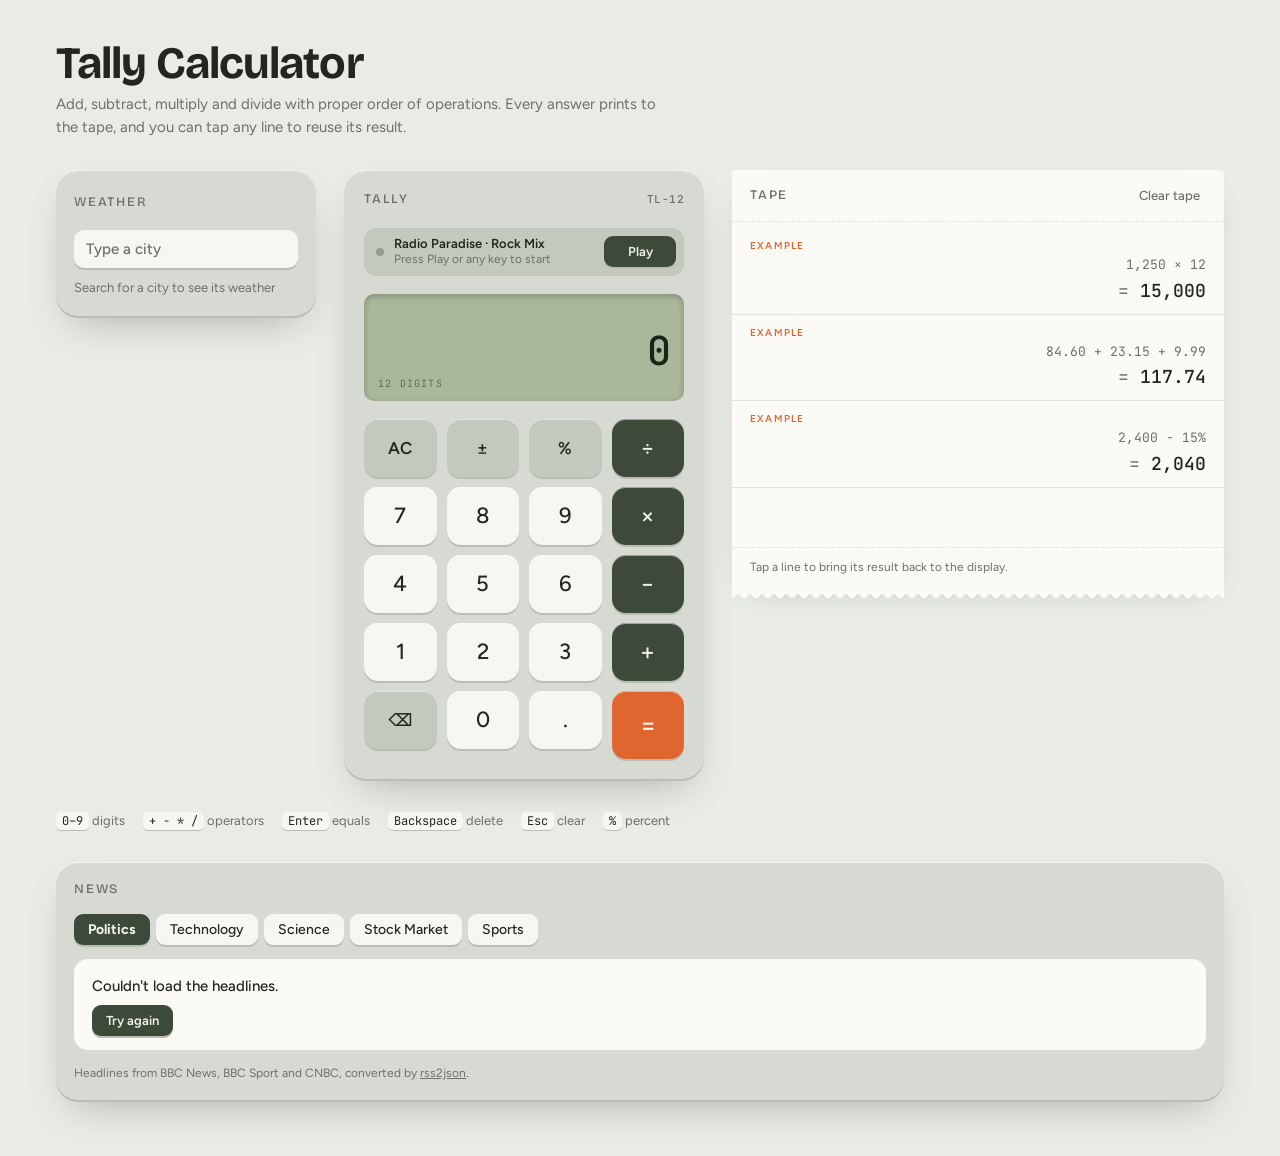
==== commit b3610857: "Add News section with five category tabs below the calculator Headlines from BBC News, BBC Sport and" ====
--- a/index.html
+++ b/index.html
@@ -28,6 +28,8 @@
   --lcd-dim: #5f6d55;
   --paper: #fbfaf5;
   --paper-line: #e4e3da;
+  --news-link: #24401f;
+  --news-link-visited: #5a4670;
   --shadow: 0 1px 0 rgba(255,255,255,.7) inset, 0 2px 0 var(--body-edge), 0 18px 40px -18px rgba(30,40,25,.35);
   --font-display: "Bricolage Grotesque", "Helvetica Neue", Arial, sans-serif;
   --font-body: "Figtree", system-ui, -apple-system, "Segoe UI", sans-serif;
@@ -41,6 +43,7 @@
     --accent: #ec7640; --accent-fg: #1a0f08;
     --lcd: #2f3a29; --lcd-fg: #c9e3b0; --lcd-dim: #7f9a6c;
     --paper: #1f231d; --paper-line: #2e332b;
+    --news-link: #d4e8c0; --news-link-visited: #cdbfe6;
     --shadow: 0 1px 0 rgba(255,255,255,.05) inset, 0 2px 0 var(--body-edge), 0 18px 40px -18px rgba(0,0,0,.7);
     color-scheme: dark;
   }
@@ -52,6 +55,7 @@
   --accent: #ec7640; --accent-fg: #1a0f08;
   --lcd: #2f3a29; --lcd-fg: #c9e3b0; --lcd-dim: #7f9a6c;
   --paper: #1f231d; --paper-line: #2e332b;
+  --news-link: #d4e8c0; --news-link-visited: #cdbfe6;
   --shadow: 0 1px 0 rgba(255,255,255,.05) inset, 0 2px 0 var(--body-edge), 0 18px 40px -18px rgba(0,0,0,.7);
   color-scheme: dark;
 }
@@ -278,7 +282,7 @@
   position: relative;
 }
 .weather-head { display: flex; justify-content: space-between; align-items: center; gap: 10px; min-height: 30px; }
-.weather-head h2 {
+.weather-head h2, .news h2 {
   margin: 0; font-family: var(--font-display); font-weight: 500;
   font-size: 13px; letter-spacing: .14em; text-transform: uppercase; color: var(--muted);
 }
@@ -317,22 +321,22 @@
 .wx-city:focus { outline: none; }
 .wx-city:focus-visible { outline: 2px solid var(--accent); outline-offset: 2px; border-radius: 4px; }
 .wx-place { margin: -8px 0 0; font-size: 13px; color: var(--muted); overflow-wrap: anywhere; }
-.wx-loading { margin: 0; font-size: 14px; color: var(--muted); display: flex; align-items: center; gap: 8px; }
-.wx-loading::before {
+.wx-loading, .news-loading { margin: 0; font-size: 14px; color: var(--muted); display: flex; align-items: center; gap: 8px; }
+.wx-loading::before, .news-loading::before {
   content: ""; flex: none; width: 8px; height: 8px; border-radius: 50%;
   background: var(--accent); animation: lcd-blink 1.1s step-end infinite;
 }
 .wx-error { display: grid; gap: 8px; justify-items: start; }
 .wx-error p { margin: 0; font-weight: 500; }
-.wx-btn {
+.wx-btn, .news-btn {
   appearance: none; border: 0; cursor: pointer;
   font: 600 13px var(--font-body);
   background: var(--key-op); color: var(--key-op-fg);
   border-radius: 9px; padding: 8px 14px;
   box-shadow: 0 2px 0 var(--body-edge);
 }
-.wx-btn:active { transform: translateY(2px); box-shadow: none; }
-.wx-btn:focus-visible { outline: 3px solid var(--accent); outline-offset: 2px; }
+.wx-btn:active, .news-btn:active { transform: translateY(2px); box-shadow: none; }
+.wx-btn:focus-visible, .news-btn:focus-visible { outline: 3px solid var(--accent); outline-offset: 2px; }
 .wx-now { display: flex; align-items: center; gap: 12px; min-width: 0; }
 .wx-icon { flex: none; width: 52px; height: 52px; }
 .wx-icon svg { display: block; width: 100%; height: 100%; }
@@ -370,10 +374,73 @@
   box-shadow: 0 1px 0 var(--body-edge);
 }
 
+/* News: category tabs over a paper panel of headlines; two columns of stories on wide screens. */
+.news {
+  background: var(--body);
+  border-radius: 22px;
+  padding: 18px;
+  box-shadow: var(--shadow);
+  display: grid;
+  gap: 14px;
+  min-width: 0;
+  position: relative;
+}
+.news-tabs { display: flex; flex-wrap: wrap; gap: 6px; min-width: 0; }
+.news-tab {
+  appearance: none; border: 0; cursor: pointer;
+  font: 500 14px var(--font-body); color: var(--key-fg); background: var(--key);
+  border-radius: 9px; padding: 7px 14px; white-space: nowrap;
+  box-shadow: 0 2px 0 var(--body-edge);
+}
+.news-tab:hover { filter: brightness(1.04); }
+.news-tab[aria-selected="true"] { background: var(--key-op); color: var(--key-op-fg); font-weight: 700; }
+.news-tab:focus-visible { outline: 3px solid var(--accent); outline-offset: 2px; }
+.news-panel {
+  background: var(--paper); color: var(--fg);
+  border-radius: 14px; padding: 6px 18px 14px;
+  display: grid; gap: 10px; min-width: 0;
+}
+.news-panel:focus-visible { outline: 3px solid var(--accent); outline-offset: 2px; }
+.news-list {
+  list-style: none; margin: 0; padding: 0;
+  display: grid; grid-template-columns: repeat(2, minmax(0, 1fr)); gap: 0 28px;
+}
+.news-item {
+  display: grid; grid-template-columns: minmax(0, 1fr); gap: 12px; align-items: start;
+  padding: 12px 0; border-bottom: 1px solid var(--paper-line); min-width: 0;
+}
+.news-item.has-thumb { grid-template-columns: 112px minmax(0, 1fr); }
+.news-thumb { display: block; width: 112px; height: 72px; object-fit: cover; border-radius: 8px; background: var(--paper-line); }
+.news-text { display: grid; gap: 4px; min-width: 0; }
+.news-link {
+  font-weight: 600; font-size: 15px; line-height: 1.35;
+  color: var(--news-link); text-decoration: none; overflow-wrap: anywhere; border-radius: 3px;
+}
+.news-link:visited { color: var(--news-link-visited); }
+.news-link:hover, .news-link:focus-visible { text-decoration: underline; }
+.news-link:focus-visible { outline: 2px solid var(--accent); outline-offset: 2px; }
+.news-meta { margin: 0; font-size: 12px; color: var(--muted); overflow-wrap: anywhere; }
+.news-summary { margin: 0; font-size: 13px; line-height: 1.45; overflow-wrap: anywhere; }
+.news-loading { padding-top: 10px; }
+.news-updated, .news-note { margin: 0; font-size: 13px; color: var(--muted); }
+.news-note.problem { color: var(--fg); font-weight: 500; }
+.news-error { display: grid; gap: 8px; justify-items: start; padding-top: 10px; }
+.news-error p { margin: 0; font-weight: 500; overflow-wrap: anywhere; }
+.news-credit { margin: 0; font-size: 12px; color: var(--muted); overflow-wrap: anywhere; }
+.news-credit a { color: inherit; border-radius: 3px; }
+.news-credit a:focus-visible { outline: 2px solid var(--accent); outline-offset: 2px; }
+@media (max-width: 720px) {
+  .news { padding: 14px; }
+  .news-panel { padding: 4px 14px 12px; }
+  .news-list { grid-template-columns: minmax(0, 1fr); }
+  .news-item.has-thumb { grid-template-columns: 88px minmax(0, 1fr); }
+  .news-thumb { width: 88px; height: 56px; }
+}
+
 @media (prefers-reduced-motion: reduce) {
   .key { transition: none; }
   .lcd-main { animation: none; }
-  .wx-loading::before { animation: none; }
+  .wx-loading::before, .news-loading::before { animation: none; }
 }
 </style>
 </head>
@@ -501,6 +568,24 @@
     <span><kbd>Esc</kbd> clear</span>
     <span><kbd>%</kbd> percent</span>
   </div>
+
+  <section class="news" id="news" aria-labelledby="newsTitle">
+    <h2 id="newsTitle">News</h2>
+    <div class="news-tabs" id="newsTabs" role="tablist" aria-label="News categories">
+      <button class="news-tab" type="button" role="tab" id="newsTab-politics" data-cat="politics" aria-controls="newsPanel-politics" aria-selected="true" tabindex="0">Politics</button>
+      <button class="news-tab" type="button" role="tab" id="newsTab-technology" data-cat="technology" aria-controls="newsPanel-technology" aria-selected="false" tabindex="-1">Technology</button>
+      <button class="news-tab" type="button" role="tab" id="newsTab-science" data-cat="science" aria-controls="newsPanel-science" aria-selected="false" tabindex="-1">Science</button>
+      <button class="news-tab" type="button" role="tab" id="newsTab-stocks" data-cat="stocks" aria-controls="newsPanel-stocks" aria-selected="false" tabindex="-1">Stock Market</button>
+      <button class="news-tab" type="button" role="tab" id="newsTab-sports" data-cat="sports" aria-controls="newsPanel-sports" aria-selected="false" tabindex="-1">Sports</button>
+    </div>
+    <div class="news-panel" id="newsPanel-politics" role="tabpanel" aria-labelledby="newsTab-politics" tabindex="0"></div>
+    <div class="news-panel" id="newsPanel-technology" role="tabpanel" aria-labelledby="newsTab-technology" tabindex="0" hidden></div>
+    <div class="news-panel" id="newsPanel-science" role="tabpanel" aria-labelledby="newsTab-science" tabindex="0" hidden></div>
+    <div class="news-panel" id="newsPanel-stocks" role="tabpanel" aria-labelledby="newsTab-stocks" tabindex="0" hidden></div>
+    <div class="news-panel" id="newsPanel-sports" role="tabpanel" aria-labelledby="newsTab-sports" tabindex="0" hidden></div>
+    <p class="news-credit">Headlines from BBC News, BBC Sport and CNBC, converted by <a href="https://rss2json.com/" target="_blank" rel="noopener">rss2json</a>.</p>
+    <p class="visually-hidden" id="newsLive" aria-live="polite"></p>
+  </section>
 </div>
 
 <script>
@@ -776,8 +861,8 @@
     /^\d$/.test(a) ? `[data-digit="${a}"]` : a in SYMBOL ? `[data-op="${CSS.escape(a)}"]` : `[data-action="${a}"]`
   );
   document.addEventListener("keydown", e => {
-    // Keys typed or pressed inside the weather panel belong to it, not the calculator.
-    if (e.target.closest && e.target.closest("#weather")) return;
+    // Keys typed or pressed inside the weather panel or the news belong to them, not the calculator.
+    if (e.target.closest && e.target.closest("#weather, #news")) return;
     if (e.metaKey || e.ctrlKey || e.altKey) return;
     const a = /^\d$/.test(e.key) ? e.key : KEYMAP[e.key];
     if (!a) return;
@@ -889,7 +974,7 @@
   // The first click, tap or key press anywhere starts the radio. Browsers allow sound only from these events.
   function autoStart(e) {
     if (state !== "idle" || e.target === $muteBtn) return;
-    if (e.target.closest && e.target.closest("#weather")) return;
+    if (e.target.closest && e.target.closest("#weather, #news")) return;
     playStream();
   }
   ["click", "keydown", "touchend"].forEach(type =>
@@ -930,6 +1015,7 @@
   let searchTimer = null;
   let results = [];
   let active = -1;
+  let lastPointer = null;       // pointer position over the results list, to tell real moves from layout shifts
 
   function loadCity() {
     try {
@@ -961,7 +1047,7 @@
     return "c";
   }
   function saveUnit(u) {
-    try { localStorage.setItem(WX_UNITS_KEY, u); } catch (e) {}
+    try { localStorage.setItem(WX_UNITS_KEY, JSON.stringify(u)); } catch (e) {}
   }
 
   // fetch that gives up after WX_TIMEOUT_MS and treats non-OK replies as failures.
@@ -1115,7 +1201,12 @@
     wxUnit = u;
     saveUnit(u);
     renderUnits();
-    loadWeather(() => { wxUnit = prev; saveUnit(prev); renderUnits(); });
+    // On failure, go back to the unit of the data on screen (an earlier click may have been superseded).
+    loadWeather(() => {
+      wxUnit = wxData ? wxData.unit : prev;
+      saveUnit(wxUnit);
+      renderUnits();
+    });
   }
 
   // --- City search ---
@@ -1140,6 +1231,7 @@
   function showResults(list) {
     closeList();
     results = list;
+    lastPointer = null;
     list.forEach((c, i) => {
       const li = document.createElement("li");
       li.className = "wx-option";
@@ -1227,12 +1319,23 @@
       else if (wxCity) cancelChange();
     }
   });
-  $wxInput.addEventListener("blur", () => { if (!$wxResults.hidden) { closeList(); } });
+  // Leaving the input drops a pending search so results can't reopen after focus has moved on.
+  $wxInput.addEventListener("blur", () => {
+    searchReq++;
+    clearTimeout(searchTimer);
+    closeList();
+    if ($wxSearchMsg.textContent === "Searching…") setSearchMsg("");
+  });
   // Keep focus in the input while choosing with the mouse.
   $wxResults.addEventListener("mousedown", e => e.preventDefault());
-  $wxResults.addEventListener("mouseover", e => {
+  // Only a real pointer move changes the highlight. Browsers also fire mouse events when the list
+  // opens or scrolls under a resting pointer, so the first event after opening just records the position.
+  $wxResults.addEventListener("mousemove", e => {
+    const moved = lastPointer && (e.clientX !== lastPointer.x || e.clientY !== lastPointer.y);
+    lastPointer = { x: e.clientX, y: e.clientY };
+    if (!moved) return;
     const li = e.target.closest(".wx-option");
-    if (li) setActive(+li.dataset.index);
+    if (li && +li.dataset.index !== active) setActive(+li.dataset.index);
   });
   $wxResults.addEventListener("click", e => {
     const li = e.target.closest(".wx-option");
@@ -1268,6 +1371,294 @@
   if (wxCity) { showView(); loadWeather(); }
   else showSearchState();
 
+  // Like fetchJSON, but a timer fails the request after `ms` even if fetch never settles.
+  // A reply that arrives after that is ignored.
+  function fetchJSONWithin(url, ms) {
+    let timer;
+    const timeout = new Promise((_, reject) => {
+      timer = setTimeout(() => reject(new Error("Timed out")), ms);
+    });
+    return Promise.race([Promise.resolve().then(() => fetchJSON(url)), timeout])
+      .finally(() => clearTimeout(timer));
+  }
+
+  // News: headlines per category from public RSS feeds, converted to JSON by rss2json.
+  const NEWS_KEY = "tally-news-tab-v1";
+  const NEWS_REFRESH_MS = 15 * 60 * 1000;
+  const NEWS_TIMEOUT_MS = 15000;
+  const NEWS_MAX = 10;
+  const NEWS_ORDER = ["politics", "technology", "science", "stocks", "sports"];
+  const NEWS_FEEDS = {
+    politics: { url: "https://feeds.bbci.co.uk/news/world/rss.xml", source: "BBC News" },
+    technology: { url: "https://feeds.bbci.co.uk/news/technology/rss.xml", source: "BBC News" },
+    science: { url: "https://feeds.bbci.co.uk/news/science_and_environment/rss.xml", source: "BBC News" },
+    stocks: { url: "https://search.cnbc.com/rs/search/combinedcms/view.xml?partnerId=wrss01&id=15839069", source: "CNBC" },
+    sports: { url: "https://feeds.bbci.co.uk/sport/rss.xml", source: "BBC Sport" }
+  };
+  const NEWS_ERROR = "Couldn't load the headlines.";
+  const NEWS_EMPTY = "No stories in this category right now.";
+  const $news = document.getElementById("news");
+  const $newsTabs = document.getElementById("newsTabs");
+  const $newsLive = document.getElementById("newsLive");
+  const newsTabEl = id => document.getElementById("newsTab-" + id);
+  const newsPanelEl = id => document.getElementById("newsPanel-" + id);
+
+  // Session cache per category: stories (null until a load succeeds), time of the last success,
+  // whether a request is in flight, and whether the latest request failed.
+  const news = {};
+  NEWS_ORDER.forEach(id => { news[id] = { stories: null, at: null, loading: false, failed: false }; });
+  let newsTab = null;           // the selected category
+  let newsTimer = null;         // refresh timer for the selected category only
+
+  function loadNewsTab() {
+    try {
+      const id = JSON.parse(localStorage.getItem(NEWS_KEY));
+      if (NEWS_ORDER.includes(id)) return id;
+    } catch (e) {}
+    return "politics";
+  }
+  function saveNewsTab(id) {
+    try { localStorage.setItem(NEWS_KEY, JSON.stringify(id)); } catch (e) {}
+  }
+
+  // Returns the URL if it is http(s) (https only when asked), otherwise null.
+  function webUrl(s, httpsOnly) {
+    if (typeof s !== "string" || !s.trim()) return null;
+    try {
+      const u = new URL(s.trim());
+      if (u.protocol === "https:" || (!httpsOnly && u.protocol === "http:")) return u.href;
+    } catch (e) {}
+    return null;
+  }
+  // Feed descriptions are third-party HTML. DOMParser builds an inert document (no scripts, no image loads).
+  function plainText(html) {
+    if (typeof html !== "string" || !html) return "";
+    return new DOMParser().parseFromString(html, "text/html").body.textContent || "";
+  }
+  const squash = s => s.replace(/\s+/g, " ").trim();
+  function shorten(s, max) {
+    if (s.length <= max) return s;
+    let cut = s.slice(0, max);
+    const space = cut.lastIndexOf(" ");
+    if (space > max * 0.6) cut = cut.slice(0, space);
+    return cut.replace(/[\s,.;:!?\-–—]+$/, "") + "…";
+  }
+  // rss2json gives "YYYY-MM-DD HH:MM:SS" in UTC.
+  function parsePubDate(s) {
+    if (typeof s !== "string") return null;
+    const m = /^(\d{4}-\d{2}-\d{2}) (\d{2}:\d{2}:\d{2})$/.exec(s.trim());
+    const t = m ? Date.parse(m[1] + "T" + m[2] + "Z") : NaN;
+    return isFinite(t) ? new Date(t) : null;
+  }
+  function ago(d) {
+    const diff = Date.now() - d.getTime();
+    if (diff < 60000) return "Just now";
+    if (diff < 3600000) return Math.floor(diff / 60000) + " min ago";
+    if (diff < 86400000) return Math.floor(diff / 3600000) + " h ago";
+    return Math.floor(diff / 86400000) + " d ago";
+  }
+
+  function toStories(items) {
+    const out = [];
+    for (const it of items) {
+      if (out.length >= NEWS_MAX) break;
+      if (!it || typeof it !== "object") continue;
+      const title = typeof it.title === "string" ? squash(it.title) : "";
+      const link = webUrl(it.link, false);
+      if (!title || !link) continue;
+      const enc = it.enclosure && typeof it.enclosure === "object" ? it.enclosure : {};
+      const thumb = webUrl(it.thumbnail, true) ||
+        (typeof enc.type === "string" && enc.type.startsWith("image/") ? webUrl(enc.link, true) : null);
+      let summary = squash(plainText(it.description));
+      if (summary === title) summary = "";
+      out.push({ title, link, thumb, summary: shorten(summary, 200), date: parsePubDate(it.pubDate) });
+    }
+    return out;
+  }
+
+  function storyItem(s, source) {
+    const li = document.createElement("li");
+    li.className = "news-item";
+    if (s.thumb) {
+      const img = document.createElement("img");
+      img.className = "news-thumb";
+      img.alt = "";
+      img.width = 112; img.height = 72;
+      img.setAttribute("loading", "lazy");
+      img.setAttribute("decoding", "async");
+      img.setAttribute("referrerpolicy", "no-referrer");
+      img.addEventListener("error", () => { img.remove(); li.classList.remove("has-thumb"); });
+      img.src = s.thumb;
+      li.classList.add("has-thumb");
+      li.appendChild(img);
+    }
+    const text = document.createElement("div");
+    text.className = "news-text";
+    const a = document.createElement("a");
+    a.className = "news-link";
+    a.href = s.link;
+    a.target = "_blank";
+    a.rel = "noopener";
+    a.textContent = s.title;
+    const meta = document.createElement("p");
+    meta.className = "news-meta";
+    const src = document.createElement("span");
+    src.textContent = source;
+    meta.appendChild(src);
+    if (s.date) {
+      const t = document.createElement("time");
+      t.dateTime = s.date.toISOString().replace(/\.\d{3}Z$/, "Z");
+      t.textContent = ago(s.date);
+      meta.append(" · ", t);
+    }
+    text.append(a, meta);
+    if (s.summary) {
+      const p = document.createElement("p");
+      p.className = "news-summary";
+      p.textContent = s.summary;
+      text.appendChild(p);
+    }
+    li.appendChild(text);
+    return li;
+  }
+  function newsMessage(cls, text, retry) {
+    const box = document.createElement("div");
+    box.className = cls;
+    const p = document.createElement("p");
+    p.textContent = text;
+    box.appendChild(p);
+    if (retry) {
+      const b = document.createElement("button");
+      b.className = "news-btn news-retry";
+      b.type = "button";
+      b.textContent = "Try again";
+      box.appendChild(b);
+    }
+    return box;
+  }
+
+  const hasStories = c => !!(c.stories && c.stories.length);
+  function setNewsBusy(id) {
+    const c = news[id];
+    newsPanelEl(id).setAttribute("aria-busy", String(c.loading && !hasStories(c)));
+  }
+  // Redraws one panel from its cache. Relative times are recalculated on every redraw.
+  function renderNewsPanel(id) {
+    const c = news[id];
+    const panel = newsPanelEl(id);
+    const focused = panel.contains(document.activeElement) ? document.activeElement : null;
+    const focusHref = focused && focused.matches(".news-link") ? focused.href : null;
+    setNewsBusy(id);
+    panel.textContent = "";
+    if (hasStories(c)) {
+      const ul = document.createElement("ul");
+      ul.className = "news-list";
+      c.stories.forEach(s => ul.appendChild(storyItem(s, NEWS_FEEDS[id].source)));
+      const updated = document.createElement("p");
+      updated.className = "news-updated";
+      updated.textContent = "Updated " + hhmm(c.at);
+      panel.append(ul, updated);
+      if (c.failed) {
+        const stale = document.createElement("p");
+        stale.className = "news-note problem";
+        stale.textContent = "Couldn't update. Showing headlines from " + hhmm(c.at) + ".";
+        panel.appendChild(stale);
+      }
+    } else if (c.loading || (!c.failed && !c.stories)) {
+      const p = document.createElement("p");
+      p.className = "news-loading";
+      p.textContent = "Loading headlines…";
+      panel.appendChild(p);
+    } else if (c.failed) {
+      panel.appendChild(newsMessage("news-error", NEWS_ERROR, true));
+    } else {
+      panel.appendChild(newsMessage("news-error", NEWS_EMPTY, true));
+    }
+    // Keep keyboard focus in place when a redraw replaces the focused control.
+    if (focused && !panel.contains(focused)) {
+      const same = focusHref && Array.from(panel.querySelectorAll(".news-link")).find(l => l.href === focusHref);
+      (same || panel).focus();
+    }
+  }
+  function newsAnnounce(text) {
+    $newsLive.textContent = "";
+    setTimeout(() => { $newsLive.textContent = text; }, 50);
+  }
+
+  // At most one request per category; a late reply fills the cache but only the selected panel is redrawn.
+  function loadNews(id) {
+    const c = news[id];
+    if (c.loading) return;
+    c.loading = true;
+    if (id === newsTab && !hasStories(c)) renderNewsPanel(id);
+    else setNewsBusy(id);
+    fetchJSONWithin("https://api.rss2json.com/v1/api.json?rss_url=" + encodeURIComponent(NEWS_FEEDS[id].url), NEWS_TIMEOUT_MS)
+      .then(res => {
+        if (!res || res.status !== "ok" || !Array.isArray(res.items)) throw new Error("Unexpected reply");
+        c.stories = toStories(res.items);
+        c.at = new Date();
+        c.failed = false;
+      })
+      .catch(() => { c.failed = true; })
+      .then(() => {
+        c.loading = false;
+        if (id !== newsTab) { setNewsBusy(id); return; }
+        renderNewsPanel(id);
+        if (!hasStories(c)) newsAnnounce(c.failed ? NEWS_ERROR : NEWS_EMPTY);
+      });
+  }
+  function scheduleNews(ms) {
+    clearTimeout(newsTimer);
+    newsTimer = setTimeout(() => {
+      loadNews(newsTab);
+      scheduleNews(NEWS_REFRESH_MS);
+    }, ms);
+  }
+  function selectNewsTab(id) {
+    if (!news[id] || id === newsTab) return;
+    newsTab = id;
+    NEWS_ORDER.forEach(k => {
+      const tab = newsTabEl(k);
+      tab.setAttribute("aria-selected", String(k === id));
+      tab.tabIndex = k === id ? 0 : -1;
+      newsPanelEl(k).hidden = k !== id;
+    });
+    // Cached stories show at once; they are fetched again only when 15 minutes old or never loaded.
+    const c = news[id];
+    const age = c.at ? Date.now() - c.at.getTime() : Infinity;
+    renderNewsPanel(id);
+    if (age >= NEWS_REFRESH_MS) loadNews(id);
+    scheduleNews(age >= NEWS_REFRESH_MS ? NEWS_REFRESH_MS : NEWS_REFRESH_MS - age);
+  }
+
+  $newsTabs.addEventListener("click", e => {
+    const tab = e.target.closest(".news-tab");
+    if (!tab) return;
+    selectNewsTab(tab.dataset.cat);
+    saveNewsTab(newsTab);
+  });
+  $newsTabs.addEventListener("keydown", e => {
+    const tab = e.target.closest(".news-tab");
+    if (!tab || e.metaKey || e.ctrlKey || e.altKey) return;
+    const i = NEWS_ORDER.indexOf(tab.dataset.cat);
+    const n = NEWS_ORDER.length;
+    const next = { ArrowRight: (i + 1) % n, ArrowLeft: (i - 1 + n) % n, Home: 0, End: n - 1 }[e.key];
+    if (next === undefined) return;
+    e.preventDefault();
+    selectNewsTab(NEWS_ORDER[next]);
+    saveNewsTab(newsTab);
+    newsTabEl(newsTab).focus();
+  });
+  $news.addEventListener("click", e => {
+    if (!e.target.closest(".news-retry")) return;
+    const panel = newsPanelEl(newsTab);
+    const hadFocus = panel.contains(document.activeElement);
+    loadNews(newsTab);
+    if (hadFocus && !panel.contains(document.activeElement)) panel.focus();
+  });
+
+  selectNewsTab(loadNewsTab());
+
   renderRadio();
   render();
   renderTape();
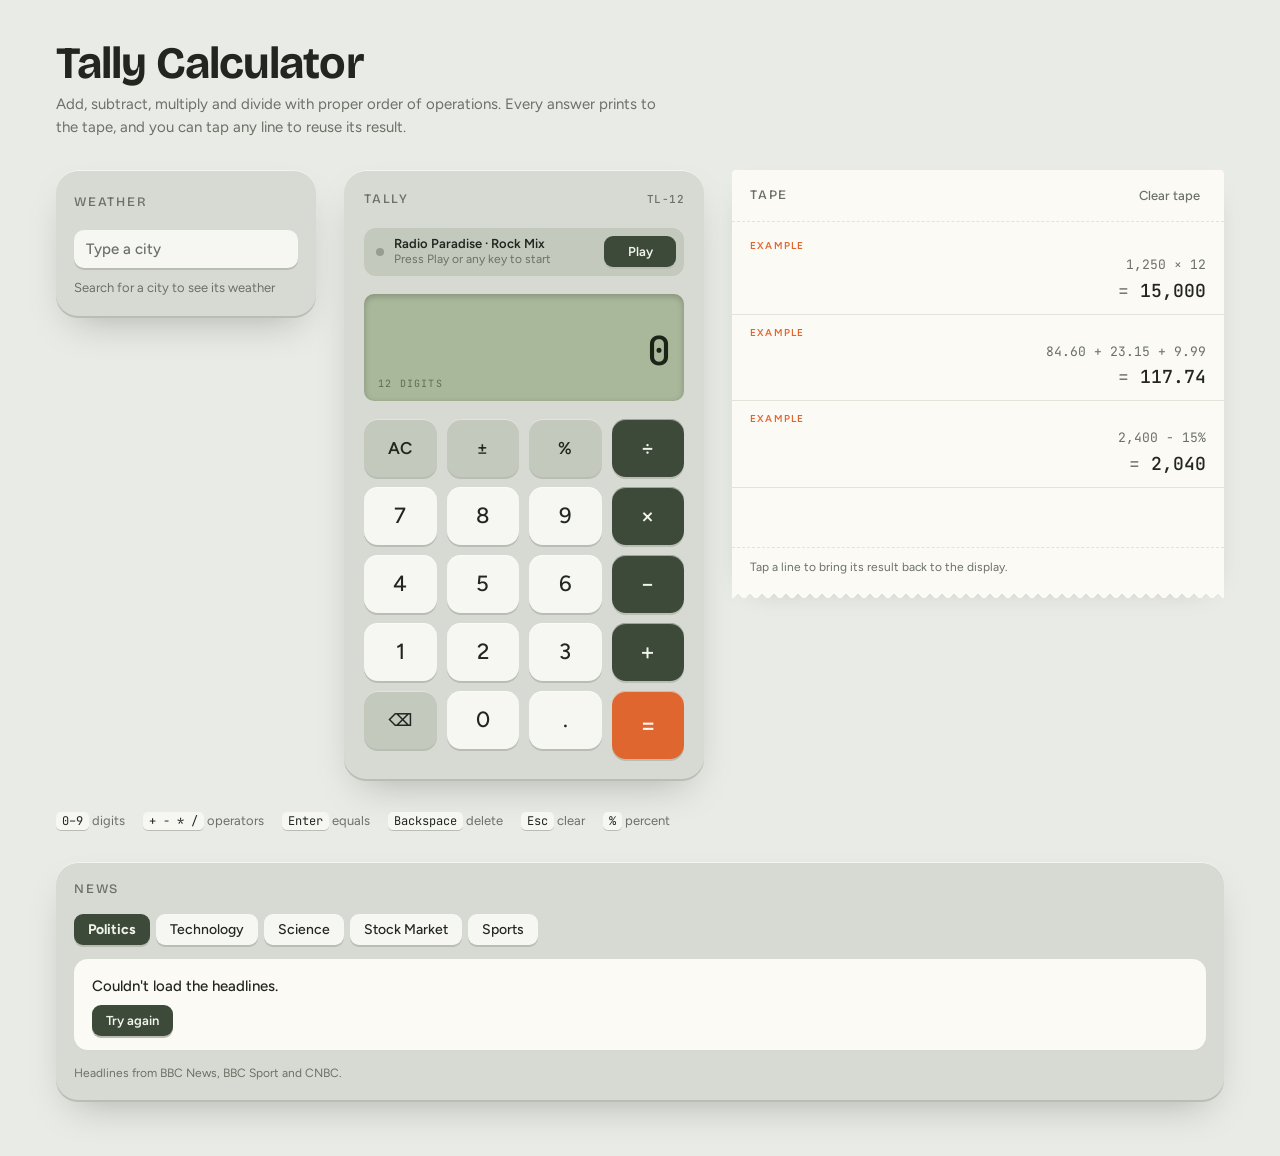
==== commit 9de2e606: "Serve news from a scheduled GitHub Action instead of rss2json (spec 0003) A Pages workflow runs scri" ====
--- a/index.html
+++ b/index.html
@@ -3,446 +3,11 @@
 <head>
 <meta charset="utf-8">
 <meta name="viewport" content="width=device-width, initial-scale=1, viewport-fit=cover">
-<style>:root{color-scheme:light;padding-top:env(safe-area-inset-top,0px);padding-bottom:env(safe-area-inset-bottom,0px)}body{margin:0;font:14px system-ui,-apple-system,sans-serif}img{max-width:100%}[hidden]{display:none!important}</style>
 <title>Tally Calculator</title>
 <link rel="preconnect" href="https://fonts.googleapis.com">
 <link rel="preconnect" href="https://fonts.gstatic.com" crossorigin>
 <link rel="stylesheet" href="https://fonts.googleapis.com/css2?family=Bricolage+Grotesque:opsz,wght@12..96,500;12..96,700&family=JetBrains+Mono:wght@400;500&family=Figtree:wght@400;500;600&display=swap">
-<style>
-/* Layout: a weather panel, a desk-calculator body and a paper adding-machine tape; stacks to one column on phones. */
-:root {
-  --bg: #e9ebe6;
-  --fg: #22261f;
-  --muted: #6b7166;
-  --body: #d7dad2;
-  --body-edge: #b9bdb3;
-  --key: #f6f7f3;
-  --key-fg: #22261f;
-  --key-op: #3d4a3a;
-  --key-op-fg: #f1f4ec;
-  --key-fn: #c4c9bd;
-  --accent: #e0662f;
-  --accent-fg: #fff8f2;
-  --lcd: #a9b79a;
-  --lcd-fg: #1c2418;
-  --lcd-dim: #5f6d55;
-  --paper: #fbfaf5;
-  --paper-line: #e4e3da;
-  --news-link: #24401f;
-  --news-link-visited: #5a4670;
-  --shadow: 0 1px 0 rgba(255,255,255,.7) inset, 0 2px 0 var(--body-edge), 0 18px 40px -18px rgba(30,40,25,.35);
-  --font-display: "Bricolage Grotesque", "Helvetica Neue", Arial, sans-serif;
-  --font-body: "Figtree", system-ui, -apple-system, "Segoe UI", sans-serif;
-  --font-mono: "JetBrains Mono", ui-monospace, "SF Mono", Menlo, monospace;
-}
-@media (prefers-color-scheme: dark) {
-  :root:not([data-theme="light"]) {
-    --bg: #161915; --fg: #e6e9e1; --muted: #9aa194;
-    --body: #262b24; --body-edge: #10130f;
-    --key: #353b32; --key-fg: #eef1e9; --key-op: #4c5c48; --key-op-fg: #f1f4ec; --key-fn: #2d322a;
-    --accent: #ec7640; --accent-fg: #1a0f08;
-    --lcd: #2f3a29; --lcd-fg: #c9e3b0; --lcd-dim: #7f9a6c;
-    --paper: #1f231d; --paper-line: #2e332b;
-    --news-link: #d4e8c0; --news-link-visited: #cdbfe6;
-    --shadow: 0 1px 0 rgba(255,255,255,.05) inset, 0 2px 0 var(--body-edge), 0 18px 40px -18px rgba(0,0,0,.7);
-    color-scheme: dark;
-  }
-}
-:root[data-theme="dark"] {
-  --bg: #161915; --fg: #e6e9e1; --muted: #9aa194;
-  --body: #262b24; --body-edge: #10130f;
-  --key: #353b32; --key-fg: #eef1e9; --key-op: #4c5c48; --key-op-fg: #f1f4ec; --key-fn: #2d322a;
-  --accent: #ec7640; --accent-fg: #1a0f08;
-  --lcd: #2f3a29; --lcd-fg: #c9e3b0; --lcd-dim: #7f9a6c;
-  --paper: #1f231d; --paper-line: #2e332b;
-  --news-link: #d4e8c0; --news-link-visited: #cdbfe6;
-  --shadow: 0 1px 0 rgba(255,255,255,.05) inset, 0 2px 0 var(--body-edge), 0 18px 40px -18px rgba(0,0,0,.7);
-  color-scheme: dark;
-}
-
-* { box-sizing: border-box; }
-body {
-  background: var(--bg);
-  color: var(--fg);
-  font-family: var(--font-body);
-  font-size: 15px;
-  line-height: 1.5;
-}
-.page {
-  max-width: 1200px;
-  margin: 0 auto;
-  padding-block: 40px 56px;
-  padding-left: max(16px, env(safe-area-inset-left, 0px));
-  padding-right: max(16px, env(safe-area-inset-right, 0px));
-  display: grid;
-  gap: 32px;
-}
-header { display: grid; gap: 6px; }
-h1 {
-  font-family: var(--font-display);
-  font-weight: 700;
-  font-size: clamp(2rem, 5vw, 2.8rem);
-  letter-spacing: -0.02em;
-  line-height: 1.05;
-  margin: 0;
-  text-wrap: balance;
-}
-.lede { margin: 0; color: var(--muted); max-width: 60ch; }
-
-.workspace {
-  display: grid;
-  grid-template-columns: minmax(0, 260px) minmax(0, 360px) minmax(0, 1fr);
-  gap: 28px;
-  align-items: start;
-}
-/* Medium: weather stacks above the calculator in the left column; the tape stays on the right. */
-@media (max-width: 1040px) {
-  .workspace { grid-template-columns: minmax(0, 360px) minmax(0, 1fr); }
-  .weather { grid-column: 1; grid-row: 1; }
-  .calc { grid-column: 1; grid-row: 2; }
-  .tape { grid-column: 2; grid-row: 1 / span 2; }
-}
-@media (max-width: 720px) {
-  .workspace { grid-template-columns: minmax(0, 1fr); }
-  .weather, .calc, .tape { grid-column: auto; grid-row: auto; }
-  .weather, .calc { justify-self: center; width: 100%; max-width: 400px; }
-}
-
-/* Calculator body */
-.calc {
-  background: var(--body);
-  border-radius: 22px;
-  padding: 20px;
-  box-shadow: var(--shadow);
-  display: grid;
-  gap: 18px;
-}
-.brand {
-  display: flex; justify-content: space-between; align-items: baseline;
-  font-family: var(--font-display); font-weight: 500;
-  font-size: 13px; letter-spacing: .14em; text-transform: uppercase; color: var(--muted);
-}
-.brand span:last-child { font-family: var(--font-mono); letter-spacing: .04em; font-size: 11px; }
-
-/* Radio strip */
-.radio {
-  display: flex; align-items: center; gap: 10px;
-  background: var(--key-fn);
-  border-radius: 12px;
-  padding: 8px 8px 8px 12px;
-  min-width: 0;
-}
-.radio-dot {
-  flex: none; width: 8px; height: 8px; border-radius: 50%;
-  background: var(--muted); opacity: .5;
-}
-.radio.playing .radio-dot { background: var(--accent); opacity: 1; animation: lcd-blink 1.1s step-end infinite; }
-.radio-info { display: grid; min-width: 0; flex: 1; line-height: 1.3; }
-.radio-name { font-weight: 600; font-size: 13px; white-space: nowrap; overflow: hidden; text-overflow: ellipsis; }
-.radio-status { font-size: 12px; color: var(--muted); white-space: nowrap; overflow: hidden; text-overflow: ellipsis; }
-.radio-status a { color: inherit; }
-.mute-btn {
-  appearance: none; border: 0; cursor: pointer; flex: none;
-  font: 600 13px var(--font-body);
-  background: var(--key-op); color: var(--key-op-fg);
-  border-radius: 9px; padding: 8px 14px; min-width: 72px;
-  box-shadow: 0 2px 0 var(--body-edge);
-}
-.mute-btn:active { transform: translateY(2px); box-shadow: none; }
-.mute-btn:focus-visible { outline: 3px solid var(--accent); outline-offset: 2px; }
-.mute-btn[aria-pressed="true"] { background: var(--accent); color: var(--accent-fg); }
-
-.lcd {
-  background: var(--lcd);
-  color: var(--lcd-fg);
-  border-radius: 10px;
-  padding: 12px 14px 10px;
-  box-shadow: inset 0 2px 6px rgba(0,0,0,.22);
-  display: grid; gap: 2px;
-  font-family: var(--font-mono);
-  font-variant-numeric: tabular-nums;
-  min-width: 0;
-}
-.lcd-expr {
-  font-size: 13px; color: var(--lcd-dim);
-  min-height: 1.5em;
-  white-space: nowrap; overflow-x: auto; overflow-y: hidden;
-  text-align: right; direction: rtl; scrollbar-width: none;
-}
-.lcd-expr::-webkit-scrollbar { display: none; }
-.lcd-expr bdi { direction: ltr; unicode-bidi: isolate; }
-.lcd-main {
-  font-size: 40px; font-weight: 500; line-height: 1.15;
-  text-align: right; white-space: nowrap; overflow: hidden; text-overflow: clip;
-  letter-spacing: -0.02em;
-}
-.lcd-main { animation: lcd-blink 1.1s step-end infinite; }
-@keyframes lcd-blink { 50% { opacity: .15; } }
-.lcd-main.small { font-size: 30px; }
-.lcd-main.tiny { font-size: 22px; }
-.lcd-main.error { font-size: 20px; font-family: var(--font-body); font-weight: 600; letter-spacing: 0; line-height: 2.3; }
-.lcd-status {
-  display: flex; justify-content: space-between;
-  font-size: 10px; letter-spacing: .12em; text-transform: uppercase; color: var(--lcd-dim);
-}
-
-.keys {
-  display: grid;
-  grid-template-columns: repeat(4, 1fr);
-  gap: 10px;
-}
-.key {
-  appearance: none; border: 0; cursor: pointer;
-  font-family: var(--font-body); font-weight: 500; font-size: 22px;
-  height: 58px; border-radius: 14px;
-  background: var(--key); color: var(--key-fg);
-  box-shadow: 0 2px 0 var(--body-edge), 0 1px 0 rgba(255,255,255,.5) inset;
-  transition: transform .06s ease, box-shadow .06s ease, filter .12s ease;
-  -webkit-tap-highlight-color: transparent;
-  touch-action: manipulation;
-}
-.key:hover { filter: brightness(1.04); }
-.key:active, .key.pressed { transform: translateY(2px); box-shadow: 0 0 0 var(--body-edge); }
-.key:focus-visible { outline: 3px solid var(--accent); outline-offset: 2px; }
-.key.fn { background: var(--key-fn); font-size: 17px; font-weight: 600; }
-.key.op { background: var(--key-op); color: var(--key-op-fg); font-size: 24px; }
-.key.op.active { box-shadow: 0 0 0 3px var(--accent) inset, 0 2px 0 var(--body-edge); }
-.key.eq { background: var(--accent); color: var(--accent-fg); font-size: 26px; grid-row: span 2; height: auto; }
-.key.zero { grid-column: span 2; text-align: left; padding-left: 26px; }
-
-/* Tape */
-.tape {
-  background: var(--paper);
-  border-radius: 4px 4px 0 0;
-  min-width: 0;
-  display: grid;
-  grid-template-rows: auto 1fr auto;
-  min-height: 420px;
-  max-height: 560px;
-  position: relative;
-  box-shadow: 0 10px 30px -20px rgba(30,40,25,.4);
-}
-.tape::after {
-  /* torn bottom edge */
-  content: ""; position: absolute; left: 0; right: 0; bottom: -8px; height: 8px;
-  background:
-    linear-gradient(135deg, var(--paper) 50%, transparent 50%) 0 0 / 12px 8px repeat-x,
-    linear-gradient(225deg, var(--paper) 50%, transparent 50%) 0 0 / 12px 8px repeat-x;
-}
-.tape-head {
-  display: flex; justify-content: space-between; align-items: center; gap: 12px;
-  padding: 14px 18px; border-bottom: 1px dashed var(--paper-line);
-}
-.tape-head h2 {
-  margin: 0; font-family: var(--font-display); font-weight: 500;
-  font-size: 13px; letter-spacing: .14em; text-transform: uppercase; color: var(--muted);
-}
-.link-btn {
-  appearance: none; background: none; border: 0; cursor: pointer;
-  font: 500 13px var(--font-body); color: var(--muted);
-  padding: 4px 6px; border-radius: 6px;
-}
-.link-btn:hover { color: var(--fg); }
-.link-btn:focus-visible { outline: 2px solid var(--accent); }
-.tape-list {
-  list-style: none; margin: 0; padding: 6px 0;
-  overflow-y: auto;
-  font-family: var(--font-mono); font-variant-numeric: tabular-nums;
-}
-.tape-list li { border-bottom: 1px solid var(--paper-line); }
-.tape-entry {
-  appearance: none; background: none; border: 0; width: 100%; cursor: pointer;
-  display: grid; gap: 2px; text-align: right;
-  padding: 10px 18px; color: inherit; font: inherit;
-}
-.tape-entry:hover { background: color-mix(in srgb, var(--accent) 7%, transparent); }
-.tape-entry:focus-visible { outline: 2px solid var(--accent); outline-offset: -2px; }
-.tape-expr { font-size: 13px; color: var(--muted); overflow-wrap: anywhere; }
-.tape-result { font-size: 18px; font-weight: 500; overflow-wrap: anywhere; }
-.tape-result::before { content: "= "; color: var(--muted); font-weight: 400; }
-.tape-tag {
-  justify-self: start; font-family: var(--font-body); font-size: 10px; font-weight: 600;
-  letter-spacing: .12em; text-transform: uppercase; color: var(--accent);
-}
-.tape-empty { padding: 28px 18px; color: var(--muted); font-size: 14px; font-family: var(--font-body); }
-.tape-foot {
-  padding: 10px 18px 14px; border-top: 1px dashed var(--paper-line);
-  font-size: 12px; color: var(--muted);
-}
-
-/* Weather panel */
-.weather {
-  background: var(--body);
-  border-radius: 22px;
-  padding: 18px;
-  box-shadow: var(--shadow);
-  display: grid;
-  gap: 12px;
-  min-width: 0;
-  position: relative;
-}
-.weather-head { display: flex; justify-content: space-between; align-items: center; gap: 10px; min-height: 30px; }
-.weather-head h2, .news h2 {
-  margin: 0; font-family: var(--font-display); font-weight: 500;
-  font-size: 13px; letter-spacing: .14em; text-transform: uppercase; color: var(--muted);
-}
-.unit-toggle { display: inline-flex; flex: none; gap: 2px; padding: 3px; border-radius: 9px; background: var(--key-fn); }
-.unit-btn {
-  appearance: none; border: 0; cursor: pointer;
-  font: 500 13px var(--font-body); color: var(--fg); background: transparent;
-  border-radius: 7px; padding: 3px 10px;
-}
-.unit-btn[aria-pressed="true"] { background: var(--key-op); color: var(--key-op-fg); font-weight: 700; box-shadow: 0 1px 0 var(--body-edge); }
-.unit-btn:focus-visible { outline: 3px solid var(--accent); outline-offset: 2px; }
-.wx-search, .wx-view { display: grid; gap: 10px; min-width: 0; }
-.wx-input {
-  width: 100%; min-width: 0;
-  font: 500 15px var(--font-body); color: var(--key-fg); background: var(--key);
-  border: 0; border-radius: 10px; padding: 10px 12px;
-  box-shadow: 0 2px 0 var(--body-edge);
-}
-.wx-input::placeholder { color: var(--muted); opacity: 1; }
-.wx-input:focus-visible { outline: 3px solid var(--accent); outline-offset: 2px; }
-.wx-results {
-  list-style: none; margin: 0; padding: 4px;
-  background: var(--paper); color: var(--fg);
-  border-radius: 10px; box-shadow: 0 2px 0 var(--body-edge);
-  max-height: 240px; overflow-y: auto;
-}
-.wx-option { padding: 8px 10px; border-radius: 7px; cursor: pointer; font-size: 14px; line-height: 1.35; overflow-wrap: anywhere; }
-.wx-option.active { background: var(--key-op); color: var(--key-op-fg); }
-.wx-hint, .wx-msg, .wx-note, .wx-updated { margin: 0; font-size: 13px; color: var(--muted); }
-.wx-msg:empty { display: none; }
-.wx-msg.problem, .wx-note.problem { color: var(--fg); font-weight: 500; }
-.wx-city {
-  margin: 0; font-family: var(--font-display); font-weight: 700; font-size: 20px; line-height: 1.2;
-  overflow-wrap: anywhere;
-}
-.wx-city:focus { outline: none; }
-.wx-city:focus-visible { outline: 2px solid var(--accent); outline-offset: 2px; border-radius: 4px; }
-.wx-place { margin: -8px 0 0; font-size: 13px; color: var(--muted); overflow-wrap: anywhere; }
-.wx-loading, .news-loading { margin: 0; font-size: 14px; color: var(--muted); display: flex; align-items: center; gap: 8px; }
-.wx-loading::before, .news-loading::before {
-  content: ""; flex: none; width: 8px; height: 8px; border-radius: 50%;
-  background: var(--accent); animation: lcd-blink 1.1s step-end infinite;
-}
-.wx-error { display: grid; gap: 8px; justify-items: start; }
-.wx-error p { margin: 0; font-weight: 500; }
-.wx-btn, .news-btn {
-  appearance: none; border: 0; cursor: pointer;
-  font: 600 13px var(--font-body);
-  background: var(--key-op); color: var(--key-op-fg);
-  border-radius: 9px; padding: 8px 14px;
-  box-shadow: 0 2px 0 var(--body-edge);
-}
-.wx-btn:active, .news-btn:active { transform: translateY(2px); box-shadow: none; }
-.wx-btn:focus-visible, .news-btn:focus-visible { outline: 3px solid var(--accent); outline-offset: 2px; }
-.wx-now { display: flex; align-items: center; gap: 12px; min-width: 0; }
-.wx-icon { flex: none; width: 52px; height: 52px; }
-.wx-icon svg { display: block; width: 100%; height: 100%; }
-.wx-icon .sun { fill: var(--accent); }
-.wx-icon .ray { stroke: var(--accent); stroke-width: 2.5; stroke-linecap: round; }
-.wx-icon .moon { fill: var(--muted); }
-.wx-icon .cloud { fill: var(--key); stroke: var(--muted); stroke-width: 2.5; stroke-linejoin: round; }
-.wx-icon .drop, .wx-icon .fog { stroke: var(--muted); stroke-width: 2.5; stroke-linecap: round; }
-.wx-icon .flake { fill: var(--muted); }
-.wx-icon .bolt { fill: var(--accent); }
-.wx-reading { display: grid; min-width: 0; }
-.wx-temp { font-family: var(--font-mono); font-weight: 500; font-size: 34px; line-height: 1.1; font-variant-numeric: tabular-nums; }
-.wx-cond { font-weight: 600; font-size: 14px; overflow-wrap: anywhere; }
-.wx-details {
-  list-style: none; margin: 0; padding: 0;
-  display: flex; flex-wrap: wrap; gap: 2px 14px;
-  font-size: 13px; font-variant-numeric: tabular-nums;
-}
-.wx-actions { display: flex; flex-wrap: wrap; gap: 4px 8px; margin-left: -6px; }
-.visually-hidden {
-  position: absolute; width: 1px; height: 1px; margin: -1px; padding: 0; border: 0;
-  overflow: hidden; clip: rect(0 0 0 0); clip-path: inset(50%); white-space: nowrap;
-}
-@media (max-width: 720px) {
-  .weather { padding: 14px; }
-  /* Compact search state on phones: just the input, hint and results. */
-  .weather.searching .weather-head { display: none; }
-}
-
-.shortcuts { display: flex; flex-wrap: wrap; gap: 8px 18px; font-size: 13px; color: var(--muted); }
-kbd {
-  font-family: var(--font-mono); font-size: 12px;
-  background: var(--key); color: var(--key-fg);
-  border-radius: 5px; padding: 1px 6px;
-  box-shadow: 0 1px 0 var(--body-edge);
-}
-
-/* News: category tabs over a paper panel of headlines; two columns of stories on wide screens. */
-.news {
-  background: var(--body);
-  border-radius: 22px;
-  padding: 18px;
-  box-shadow: var(--shadow);
-  display: grid;
-  gap: 14px;
-  min-width: 0;
-  position: relative;
-}
-.news-tabs { display: flex; flex-wrap: wrap; gap: 6px; min-width: 0; }
-.news-tab {
-  appearance: none; border: 0; cursor: pointer;
-  font: 500 14px var(--font-body); color: var(--key-fg); background: var(--key);
-  border-radius: 9px; padding: 7px 14px; white-space: nowrap;
-  box-shadow: 0 2px 0 var(--body-edge);
-}
-.news-tab:hover { filter: brightness(1.04); }
-.news-tab[aria-selected="true"] { background: var(--key-op); color: var(--key-op-fg); font-weight: 700; }
-.news-tab:focus-visible { outline: 3px solid var(--accent); outline-offset: 2px; }
-.news-panel {
-  background: var(--paper); color: var(--fg);
-  border-radius: 14px; padding: 6px 18px 14px;
-  display: grid; gap: 10px; min-width: 0;
-}
-.news-panel:focus-visible { outline: 3px solid var(--accent); outline-offset: 2px; }
-.news-list {
-  list-style: none; margin: 0; padding: 0;
-  display: grid; grid-template-columns: repeat(2, minmax(0, 1fr)); gap: 0 28px;
-}
-.news-item {
-  display: grid; grid-template-columns: minmax(0, 1fr); gap: 12px; align-items: start;
-  padding: 12px 0; border-bottom: 1px solid var(--paper-line); min-width: 0;
-}
-.news-item.has-thumb { grid-template-columns: 112px minmax(0, 1fr); }
-.news-thumb { display: block; width: 112px; height: 72px; object-fit: cover; border-radius: 8px; background: var(--paper-line); }
-.news-text { display: grid; gap: 4px; min-width: 0; }
-.news-link {
-  font-weight: 600; font-size: 15px; line-height: 1.35;
-  color: var(--news-link); text-decoration: none; overflow-wrap: anywhere; border-radius: 3px;
-}
-.news-link:visited { color: var(--news-link-visited); }
-.news-link:hover, .news-link:focus-visible { text-decoration: underline; }
-.news-link:focus-visible { outline: 2px solid var(--accent); outline-offset: 2px; }
-.news-meta { margin: 0; font-size: 12px; color: var(--muted); overflow-wrap: anywhere; }
-.news-summary { margin: 0; font-size: 13px; line-height: 1.45; overflow-wrap: anywhere; }
-.news-loading { padding-top: 10px; }
-.news-updated, .news-note { margin: 0; font-size: 13px; color: var(--muted); }
-.news-note.problem { color: var(--fg); font-weight: 500; }
-.news-error { display: grid; gap: 8px; justify-items: start; padding-top: 10px; }
-.news-error p { margin: 0; font-weight: 500; overflow-wrap: anywhere; }
-.news-credit { margin: 0; font-size: 12px; color: var(--muted); overflow-wrap: anywhere; }
-.news-credit a { color: inherit; border-radius: 3px; }
-.news-credit a:focus-visible { outline: 2px solid var(--accent); outline-offset: 2px; }
-@media (max-width: 720px) {
-  .news { padding: 14px; }
-  .news-panel { padding: 4px 14px 12px; }
-  .news-list { grid-template-columns: minmax(0, 1fr); }
-  .news-item.has-thumb { grid-template-columns: 88px minmax(0, 1fr); }
-  .news-thumb { width: 88px; height: 56px; }
-}
-
-@media (prefers-reduced-motion: reduce) {
-  .key { transition: none; }
-  .lcd-main { animation: none; }
-  .wx-loading::before, .news-loading::before { animation: none; }
-}
-</style>
+<link rel="stylesheet" href="style.css">
 </head>
 <body>
 
@@ -583,1086 +148,14 @@
     <div class="news-panel" id="newsPanel-science" role="tabpanel" aria-labelledby="newsTab-science" tabindex="0" hidden></div>
     <div class="news-panel" id="newsPanel-stocks" role="tabpanel" aria-labelledby="newsTab-stocks" tabindex="0" hidden></div>
     <div class="news-panel" id="newsPanel-sports" role="tabpanel" aria-labelledby="newsTab-sports" tabindex="0" hidden></div>
-    <p class="news-credit">Headlines from BBC News, BBC Sport and CNBC, converted by <a href="https://rss2json.com/" target="_blank" rel="noopener">rss2json</a>.</p>
+    <p class="news-credit">Headlines from BBC News, BBC Sport and CNBC.</p>
     <p class="visually-hidden" id="newsLive" aria-live="polite"></p>
   </section>
 </div>
 
-<script>
-(function () {
-  const MAX_DIGITS = 12;
-  const SYMBOL = { "+": "+", "-": "−", "*": "×", "/": "÷" };
-  const STORE_KEY = "tally-tape-v1";
-
-  // State: tokens alternate number-strings and operators; `entry` is what's being typed.
-  let tokens = [];
-  let entry = "0";
-  let justEvaluated = false;
-  let error = null;
-  let tape = loadTape();
-
-  const $main = document.getElementById("main");
-  const $exprText = document.getElementById("exprText");
-  const $opInd = document.getElementById("opIndicator");
-  const $tape = document.getElementById("tape");
-  const $clearKey = document.getElementById("k-clear");
-
-  function loadTape() {
-    try {
-      const raw = localStorage.getItem(STORE_KEY);
-      if (raw) return JSON.parse(raw);
-    } catch (e) {}
-    // Example lines so the tape shows what it does on first visit.
-    return [
-      { expr: "1,250 × 12", result: "15,000", example: true },
-      { expr: "84.60 + 23.15 + 9.99", result: "117.74", example: true },
-      { expr: "2,400 − 15%", result: "2,040", example: true }
-    ];
-  }
-  function saveTape() {
-    try { localStorage.setItem(STORE_KEY, JSON.stringify(tape.filter(t => !t.example))); } catch (e) {}
-  }
-
-  function formatNumber(str) {
-    if (str === "" || str == null) return "";
-    let neg = str.startsWith("-");
-    let s = neg ? str.slice(1) : str;
-    if (s.includes("e")) return (neg ? "−" : "") + s;
-    let [int, dec] = s.split(".");
-    int = int.replace(/\B(?=(\d{3})+(?!\d))/g, ",");
-    return (neg ? "−" : "") + int + (dec !== undefined ? "." + dec : "");
-  }
-
-  function toStr(n) {
-    if (!isFinite(n)) return null;
-    if (n === 0) return "0";
-    const abs = Math.abs(n);
-    if (abs >= 1e12 || abs < 1e-9) {
-      return n.toExponential(6).replace(/\.?0+e/, "e").replace("e+", "e");
-    }
-    // 12 significant digits trims floating-point noise like 0.1 + 0.2.
-    let s = String(parseFloat(n.toPrecision(MAX_DIGITS)));
-    if (s.includes("e")) s = n.toFixed(10).replace(/\.?0+$/, "");
-    return s;
-  }
-
-  // Evaluate with × ÷ before + −.
-  function evaluate(list) {
-    const nums = [parseFloat(list[0])];
-    const ops = [];
-    for (let i = 1; i < list.length; i += 2) {
-      const op = list[i], n = parseFloat(list[i + 1]);
-      if (op === "*" || op === "/") {
-        const prev = nums.pop();
-        if (op === "/" && n === 0) throw new Error("div0");
-        nums.push(op === "*" ? prev * n : prev / n);
-      } else {
-        ops.push(op); nums.push(n);
-      }
-    }
-    let total = nums[0];
-    for (let i = 0; i < ops.length; i++) total = ops[i] === "+" ? total + nums[i + 1] : total - nums[i + 1];
-    return total;
-  }
-
-  function exprString(list) {
-    return list.map((t, i) => i % 2 ? SYMBOL[t] : formatNumber(t)).join(" ");
-  }
-
-  function digitCount(s) { return s.replace(/[-.]/g, "").length; }
-
-  function render() {
-    $main.classList.remove("small", "tiny", "error");
-    if (error) {
-      $main.textContent = error;
-      $main.classList.add("error");
-      $exprText.textContent = exprString(tokens) || " ";
-      $opInd.textContent = " ";
-    } else {
-      const shown = entry === "" ? (tokens.length ? tokens[tokens.length - 2] : "0") : entry;
-      const text = formatNumber(shown);
-      $main.textContent = text;
-      if (text.length > 13) $main.classList.add("tiny");
-      else if (text.length > 10) $main.classList.add("small");
-      const live = entry === "" ? tokens.slice(0, -1).concat(tokens.slice(-1)) : tokens.concat(entry);
-      const showExpr = tokens.length ? exprString(live) : "";
-      $exprText.textContent = showExpr || " ";
-      $opInd.textContent = entry === "" && tokens.length ? SYMBOL[tokens[tokens.length - 1]] : " ";
-    }
-    document.querySelectorAll(".key.op").forEach(k => {
-      k.classList.toggle("active", !error && entry === "" && tokens[tokens.length - 1] === k.dataset.op);
-    });
-    $clearKey.textContent = (entry !== "0" && entry !== "") || error ? "C" : "AC";
-    $clearKey.setAttribute("aria-label", $clearKey.textContent === "C" ? "Clear entry" : "All clear");
-  }
-
-  function renderTape() {
-    $tape.innerHTML = "";
-    if (!tape.length) {
-      const li = document.createElement("li");
-      li.className = "tape-empty";
-      li.textContent = "Nothing on the tape yet. Press = to print a result here.";
-      $tape.appendChild(li);
-      return;
-    }
-    tape.forEach((t, i) => {
-      const li = document.createElement("li");
-      const b = document.createElement("button");
-      b.className = "tape-entry";
-      b.type = "button";
-      b.dataset.index = i;
-      b.setAttribute("aria-label", `Use result ${t.result}`);
-      if (t.example) {
-        const tag = document.createElement("span");
-        tag.className = "tape-tag"; tag.textContent = "Example";
-        b.appendChild(tag);
-      }
-      const e = document.createElement("span"); e.className = "tape-expr"; e.textContent = t.expr;
-      const r = document.createElement("span"); r.className = "tape-result"; r.textContent = t.result;
-      b.append(e, r);
-      li.appendChild(b);
-      $tape.appendChild(li);
-    });
-    $tape.scrollTop = $tape.scrollHeight;
-  }
-
-  function resetIfDone() {
-    if (error) { error = null; tokens = []; entry = "0"; }
-    if (justEvaluated) { tokens = []; justEvaluated = false; }
-  }
-
-  function inputDigit(d) {
-    if (justEvaluated) { entry = "0"; }
-    resetIfDone();
-    if (digitCount(entry) >= MAX_DIGITS) return;
-    entry = (entry === "0" || entry === "") ? d : entry === "-0" ? "-" + d : entry + d;
-  }
-
-  function inputDot() {
-    if (justEvaluated) entry = "0";
-    resetIfDone();
-    if (entry === "") entry = "0";
-    if (!entry.includes(".")) entry += ".";
-  }
-
-  function inputOp(op) {
-    if (error) return;
-    justEvaluated = false;
-    if (entry === "") {
-      if (tokens.length) tokens[tokens.length - 1] = op;
-      return;
-    }
-    tokens.push(trimEntry(entry), op);
-    entry = "";
-  }
-
-  function trimEntry(s) {
-    if (s.endsWith(".")) s = s.slice(0, -1);
-    if (s === "-0" || s === "-") s = "0";
-    return s;
-  }
-
-  function equals() {
-    if (error || justEvaluated) return;
-    let list = tokens.slice();
-    if (entry === "") list.pop(); else list.push(trimEntry(entry));
-    if (list.length < 3) return;
-    try {
-      const value = evaluate(list);
-      const s = toStr(value);
-      if (s === null) throw new Error("overflow");
-      tape = tape.filter(t => !t.example);
-      tape.push({ expr: exprString(list), result: formatNumber(s) });
-      if (tape.length > 200) tape = tape.slice(-200);
-      saveTape(); renderTape();
-      tokens = list; entry = s; justEvaluated = true;
-      // Keep the finished expression visible above the answer.
-      $exprText.textContent = exprString(list) + " =";
-      renderAfterEquals();
-    } catch (e) {
-      tokens = list; entry = "";
-      error = e.message === "div0" ? "Can't divide by zero" : "Number too large";
-    }
-  }
-
-  function renderAfterEquals() {
-    const done = tokens;
-    tokens = [];
-    render();
-    $exprText.textContent = exprString(done) + " =";
-  }
-
-  function clear() {
-    if (error) { error = null; tokens = []; entry = "0"; justEvaluated = false; return; }
-    if (entry !== "0" && entry !== "" && !justEvaluated) { entry = "0"; return; }
-    tokens = []; entry = "0"; justEvaluated = false;
-  }
-
-  function back() {
-    if (error) { clear(); return; }
-    if (justEvaluated) { justEvaluated = false; tokens = []; return; }
-    if (entry === "") return;
-    entry = entry.slice(0, -1);
-    if (entry === "" || entry === "-") entry = "0";
-  }
-
-  function sign() {
-    if (error) return;
-    if (justEvaluated) { justEvaluated = false; tokens = []; }
-    if (entry === "") entry = "0";
-    entry = entry.startsWith("-") ? entry.slice(1) : "-" + entry;
-  }
-
-  function percent() {
-    if (error) return;
-    if (justEvaluated) { justEvaluated = false; tokens = []; }
-    if (entry === "") return;
-    const n = parseFloat(entry);
-    const op = tokens[tokens.length - 1];
-    // For + and −, "200 + 10%" means 10% of 200, like a desk calculator.
-    if ((op === "+" || op === "-") && tokens.length >= 2) {
-      const base = evaluate(tokens.slice(0, -1));
-      entry = toStr(base * n / 100) || "0";
-    } else {
-      entry = toStr(n / 100) || "0";
-    }
-  }
-
-  function handle(action) {
-    if (/^\d$/.test(action)) inputDigit(action);
-    else if (action in SYMBOL) inputOp(action);
-    else if (action === "dot") inputDot();
-    else if (action === "equals") { equals(); if (justEvaluated) { updateClearLabel(); return; } }
-    else if (action === "clear") clear();
-    else if (action === "back") back();
-    else if (action === "sign") sign();
-    else if (action === "percent") percent();
-    render();
-  }
-
-  function updateClearLabel() {
-    $clearKey.textContent = "AC";
-    $clearKey.setAttribute("aria-label", "All clear");
-    document.querySelectorAll(".key.op").forEach(k => k.classList.remove("active"));
-  }
-
-  document.getElementById("keys").addEventListener("click", e => {
-    const k = e.target.closest(".key");
-    if (!k) return;
-    handle(k.dataset.digit || k.dataset.op || k.dataset.action);
-  });
-
-  const KEYMAP = {
-    "Enter": "equals", "=": "equals", "Escape": "clear", "Delete": "clear",
-    "Backspace": "back", ".": "dot", ",": "dot", "%": "percent",
-    "+": "+", "-": "-", "*": "*", "x": "*", "X": "*", "/": "/"
-  };
-  const keyButton = a => document.querySelector(
-    /^\d$/.test(a) ? `[data-digit="${a}"]` : a in SYMBOL ? `[data-op="${CSS.escape(a)}"]` : `[data-action="${a}"]`
-  );
-  document.addEventListener("keydown", e => {
-    // Keys typed or pressed inside the weather panel or the news belong to them, not the calculator.
-    if (e.target.closest && e.target.closest("#weather, #news")) return;
-    if (e.metaKey || e.ctrlKey || e.altKey) return;
-    const a = /^\d$/.test(e.key) ? e.key : KEYMAP[e.key];
-    if (!a) return;
-    // Let Enter/space activate a focused tape line or button normally.
-    if (e.key === "Enter" && document.activeElement && document.activeElement.matches(".tape-entry, .link-btn, .mute-btn")) return;
-    e.preventDefault();
-    if (e.key === "Enter" && document.activeElement && document.activeElement.matches(".key")) document.activeElement.blur();
-    handle(a);
-    const btn = keyButton(a);
-    if (btn) { btn.classList.add("pressed"); setTimeout(() => btn.classList.remove("pressed"), 90); }
-  });
-
-  $tape.addEventListener("click", e => {
-    const b = e.target.closest(".tape-entry");
-    if (!b) return;
-    const t = tape[+b.dataset.index];
-    const raw = t.result.replace(/,/g, "").replace("−", "-");
-    if (error || justEvaluated) { error = null; tokens = []; justEvaluated = false; }
-    entry = raw;
-    render();
-  });
-
-  document.getElementById("clearTape").addEventListener("click", () => {
-    tape = []; saveTape(); renderTape();
-  });
-
-  // Radio: browsers only allow sound after the visitor interacts, so it starts on the first key press or click.
-  const $radio = document.getElementById("radio");
-  const $audio = document.getElementById("radioAudio");
-  const $radioStatus = document.getElementById("radioStatus");
-  const $muteBtn = document.getElementById("muteBtn");
-  const STREAMS = ["https://stream.radioparadise.com/rock-128", "https://stream.radioparadise.com/mp3-128"];
-  // state: "idle" (not started yet), "loading", "playing", "muted", "failed"
-  let state = "idle";
-  let streamIndex = 0;
-  let loadTimer = null;
-
-  function setStatus(text) { $radioStatus.innerHTML = text; }
-  function renderRadio() {
-    const label = { idle: "Play", loading: "Mute", playing: "Mute", muted: "Unmute", failed: "Retry" }[state];
-    $muteBtn.textContent = label;
-    $muteBtn.setAttribute("aria-pressed", String(state === "muted"));
-    $radio.classList.toggle("playing", state === "playing");
-    const status = {
-      idle: "Press Play or any key to start",
-      loading: "Tuning in…",
-      playing: 'Live from <a href="https://radioparadise.com/" target="_blank" rel="noopener">Radio Paradise</a>',
-      muted: "Muted"
-    }[state];
-    if (status) setStatus(status);
-  }
-  function fail(message) {
-    clearTimeout(loadTimer);
-    $audio.pause();
-    state = "failed";
-    setStatus(message);
-    renderRadio();
-  }
-  function playStream() {
-    state = "loading";
-    renderRadio();
-    clearTimeout(loadTimer);
-    // Reload the source each time so a live stream starts at the current moment.
-    $audio.src = STREAMS[streamIndex];
-    $audio.muted = false;
-    $audio.volume = 1;
-    const attempt = $audio.play();
-    if (attempt && attempt.catch) {
-      attempt.catch(err => {
-        if (state !== "loading") return;
-        if (err && err.name === "NotAllowedError") {
-          state = "idle";
-          setStatus("Your browser blocked sound. Press Play to start");
-          $muteBtn.textContent = "Play";
-        } else {
-          tryNextStream();
-        }
-      });
-    }
-    loadTimer = setTimeout(() => {
-      if (state === "loading") fail("Can't reach the station. Your network may block radio streams");
-    }, 15000);
-  }
-  function tryNextStream() {
-    if (streamIndex < STREAMS.length - 1) { streamIndex++; playStream(); }
-    else { streamIndex = 0; fail("Can't reach the station. Your network may block radio streams"); }
-  }
-
-  $audio.addEventListener("playing", () => {
-    if (state !== "loading") return;
-    clearTimeout(loadTimer);
-    state = "playing";
-    renderRadio();
-  });
-  $audio.addEventListener("error", () => { if (state === "loading") tryNextStream(); });
-
-  $muteBtn.addEventListener("click", e => {
-    e.stopPropagation();
-    if (state === "playing" || state === "loading") {
-      clearTimeout(loadTimer);
-      $audio.pause();
-      state = "muted";
-      renderRadio();
-    } else {
-      playStream();
-    }
-  });
-
-  // The first click, tap or key press anywhere starts the radio. Browsers allow sound only from these events.
-  function autoStart(e) {
-    if (state !== "idle" || e.target === $muteBtn) return;
-    if (e.target.closest && e.target.closest("#weather, #news")) return;
-    playStream();
-  }
-  ["click", "keydown", "touchend"].forEach(type =>
-    document.addEventListener(type, autoStart, { capture: true })
-  );
-
-  // Weather: Open-Meteo city search and current weather. The picked city and the unit are remembered.
-  const WX_KEY = "tally-weather-v1";
-  const WX_UNITS_KEY = "tally-weather-units-v1";
-  const WX_REFRESH_MS = 15 * 60 * 1000;
-  const WX_TIMEOUT_MS = 15000;
-  const $wx = document.getElementById("weather");
-  const $wxUnits = document.getElementById("wxUnits");
-  const $wxSearch = document.getElementById("wxSearch");
-  const $wxInput = document.getElementById("wxInput");
-  const $wxResults = document.getElementById("wxResults");
-  const $wxSearchMsg = document.getElementById("wxSearchMsg");
-  const $wxCancelRow = document.getElementById("wxCancelRow");
-  const $wxView = document.getElementById("wxView");
-  const $wxCity = document.getElementById("wxCity");
-  const $wxPlace = document.getElementById("wxPlace");
-  const $wxLoading = document.getElementById("wxLoading");
-  const $wxError = document.getElementById("wxError");
-  const $wxNow = document.getElementById("wxNow");
-  const $wxIcon = document.getElementById("wxIcon");
-  const $wxDetails = document.getElementById("wxDetails");
-  const $wxUpdated = document.getElementById("wxUpdated");
-  const $wxStale = document.getElementById("wxStale");
-  const $wxStoreNote = document.getElementById("wxStoreNote");
-  const $wxLive = document.getElementById("wxLive");
-
-  let wxCity = loadCity();      // the city on show (null while there is none)
-  let wxUnit = loadUnit();      // "c" or "f"
-  let wxData = null;            // last successful reading for wxCity
-  let wxReq = 0;                // newest forecast request; older replies are ignored
-  let wxTimer = null;
-  let searchReq = 0;            // newest search request; older replies are ignored
-  let searchTimer = null;
-  let results = [];
-  let active = -1;
-  let lastPointer = null;       // pointer position over the results list, to tell real moves from layout shifts
-
-  function loadCity() {
-    try {
-      const c = JSON.parse(localStorage.getItem(WX_KEY));
-      if (c && typeof c.name === "string" && c.name &&
-          typeof c.latitude === "number" && isFinite(c.latitude) &&
-          typeof c.longitude === "number" && isFinite(c.longitude)) {
-        return {
-          name: c.name, admin1: typeof c.admin1 === "string" ? c.admin1 : "",
-          country: typeof c.country === "string" ? c.country : "",
-          latitude: c.latitude, longitude: c.longitude,
-          timezone: typeof c.timezone === "string" ? c.timezone : ""
-        };
-      }
-    } catch (e) {}
-    return null;
-  }
-  function saveCity(c) {
-    try { localStorage.setItem(WX_KEY, JSON.stringify(c)); return true; } catch (e) { return false; }
-  }
-  function forgetStoredCity() {
-    try { localStorage.removeItem(WX_KEY); } catch (e) {}
-  }
-  function loadUnit() {
-    try {
-      const u = localStorage.getItem(WX_UNITS_KEY);
-      if (u === "f" || u === '"f"') return "f";
-    } catch (e) {}
-    return "c";
-  }
-  function saveUnit(u) {
-    try { localStorage.setItem(WX_UNITS_KEY, JSON.stringify(u)); } catch (e) {}
-  }
-
-  // fetch that gives up after WX_TIMEOUT_MS and treats non-OK replies as failures.
-  function fetchJSON(url) {
-    const ctrl = new AbortController();
-    const timer = setTimeout(() => ctrl.abort(), WX_TIMEOUT_MS);
-    return fetch(url, { signal: ctrl.signal })
-      .then(r => { if (!r.ok) throw new Error("HTTP " + r.status); return r.json(); })
-      .finally(() => clearTimeout(timer));
-  }
-
-  function hhmm(d) {
-    return String(d.getHours()).padStart(2, "0") + ":" + String(d.getMinutes()).padStart(2, "0");
-  }
-  function placeLine(c) { return [c.admin1, c.country].filter(Boolean).join(", "); }
-  function resultLabel(c) { return [c.name, c.admin1, c.country].filter(Boolean).join(", "); }
-
-  // WMO weather codes: [label, icon group]
-  const WMO = {
-    0: ["Clear", "sun"], 1: ["Mainly clear", "sun"], 2: ["Partly cloudy", "partly"], 3: ["Overcast", "cloud"],
-    45: ["Fog", "fog"], 48: ["Fog", "fog"],
-    51: ["Drizzle", "rain"], 53: ["Drizzle", "rain"], 55: ["Drizzle", "rain"],
-    56: ["Freezing drizzle", "rain"], 57: ["Freezing drizzle", "rain"],
-    61: ["Rain", "rain"], 63: ["Rain", "rain"], 65: ["Rain", "rain"],
-    66: ["Freezing rain", "rain"], 67: ["Freezing rain", "rain"],
-    71: ["Snow", "snow"], 73: ["Snow", "snow"], 75: ["Snow", "snow"], 77: ["Snow grains", "snow"],
-    80: ["Rain showers", "rain"], 81: ["Rain showers", "rain"], 82: ["Rain showers", "rain"],
-    85: ["Snow showers", "snow"], 86: ["Snow showers", "snow"],
-    95: ["Thunderstorm", "thunder"], 96: ["Thunderstorm with hail", "thunder"], 99: ["Thunderstorm with hail", "thunder"]
-  };
-  const CLOUD = '<path class="cloud" d="M14 34h21a8 8 0 0 0 0-16 11 11 0 0 0-21-1 8.5 8.5 0 0 0 0 17z"/>';
-  const SUN = '<circle class="sun" cx="24" cy="24" r="8"/><path class="ray" d="M36 24h5M7 24h5M24 12V7M24 41v-5M32.5 15.5 36 12M15.5 15.5 12 12M32.5 32.5 36 36M15.5 32.5 12 36"/>';
-  const MOON = '<path class="moon" d="M28 9a15 15 0 1 0 12 22A12 12 0 0 1 28 9z"/>';
-  const ICONS = {
-    cloud: CLOUD,
-    partly: '<circle class="sun" cx="16" cy="16" r="8"/><g transform="translate(3 6)">' + CLOUD + "</g>",
-    partlyNight: '<path class="moon" d="M17 5a11 11 0 1 0 9 16A9 9 0 0 1 17 5z"/><g transform="translate(3 6)">' + CLOUD + "</g>",
-    fog: '<path class="fog" d="M9 16h30M6 23h36M10 30h28M14 37h20"/>',
-    rain: '<g transform="translate(0 -4)">' + CLOUD + '</g><path class="drop" d="M18 37l-2 6M26 37l-2 6M34 37l-2 6"/>',
-    snow: '<g transform="translate(0 -4)">' + CLOUD + '</g><circle class="flake" cx="17" cy="39" r="2.2"/><circle class="flake" cx="25" cy="43" r="2.2"/><circle class="flake" cx="33" cy="39" r="2.2"/>',
-    thunder: '<g transform="translate(0 -4)">' + CLOUD + '</g><path class="bolt" d="M26 32l-7 9h5l-3 7 9-10h-5l3-6z"/>'
-  };
-  function iconSvg(group, isDay) {
-    let body;
-    if (group === "sun") body = isDay ? SUN : MOON;
-    else if (group === "partly") body = isDay ? ICONS.partly : ICONS.partlyNight;
-    else body = ICONS[group] || CLOUD;
-    return '<svg viewBox="0 0 48 48" focusable="false">' + body + "</svg>";
-  }
-
-  // --- Panel states ---
-  function showSearchState() {
-    $wx.classList.add("searching");
-    $wxView.hidden = true;
-    $wxUnits.hidden = true;
-    $wxSearch.hidden = false;
-    $wxCancelRow.hidden = !wxCity;
-    $wxInput.value = "";
-    resetSearch();
-  }
-  function showView() {
-    resetSearch();
-    $wx.classList.remove("searching");
-    $wxSearch.hidden = true;
-    $wxView.hidden = false;
-    $wxUnits.hidden = false;
-    $wxCity.textContent = wxCity.name;
-    $wxPlace.textContent = placeLine(wxCity);
-    $wxPlace.hidden = !$wxPlace.textContent;
-    renderUnits();
-  }
-  function setReading(stateName) {
-    // stateName: "loading", "error" or "data"
-    $wxLoading.hidden = stateName !== "loading";
-    $wxError.hidden = stateName !== "error";
-    $wxNow.hidden = $wxDetails.hidden = $wxUpdated.hidden = stateName !== "data";
-    if (stateName !== "data") $wxStale.hidden = true;
-  }
-  function renderUnits() {
-    $wxUnits.querySelectorAll(".unit-btn").forEach(b => {
-      b.setAttribute("aria-pressed", String(b.dataset.unit === wxUnit));
-    });
-  }
-  function renderWeather() {
-    const d = wxData;
-    const f = d.unit === "f";
-    const deg = n => (typeof n === "number" && isFinite(n) ? Math.round(n) : "–") + "°";
-    const info = WMO[d.code] || ["Unknown", "cloud"];
-    $wxIcon.innerHTML = iconSvg(info[1], d.isDay);
-    document.getElementById("wxTemp").textContent = deg(d.temp) + (f ? "F" : "C");
-    document.getElementById("wxCond").textContent = info[0];
-    document.getElementById("wxFeels").textContent = "Feels like " + deg(d.feels);
-    document.getElementById("wxWind").textContent = "Wind " +
-      (typeof d.wind === "number" && isFinite(d.wind) ? Math.round(d.wind) : "–") + (f ? " mph" : " km/h");
-    document.getElementById("wxHiLo").textContent = "H " + deg(d.hi) + " / L " + deg(d.lo);
-    $wxUpdated.textContent = "Updated " + hhmm(d.at);
-    $wxStale.hidden = true;
-    setReading("data");
-  }
-  function announce(text) {
-    $wxLive.textContent = "";
-    setTimeout(() => { $wxLive.textContent = text; }, 50);
-  }
-
-  // --- Forecast ---
-  function forecastUrl(c, unit) {
-    let url = "https://api.open-meteo.com/v1/forecast?latitude=" + encodeURIComponent(c.latitude) +
-      "&longitude=" + encodeURIComponent(c.longitude) +
-      "&current=temperature_2m,apparent_temperature,weather_code,wind_speed_10m,is_day" +
-      "&daily=temperature_2m_max,temperature_2m_min&timezone=auto";
-    if (unit === "f") url += "&temperature_unit=fahrenheit&wind_speed_unit=mph";
-    return url;
-  }
-  function scheduleRefresh() {
-    clearTimeout(wxTimer);
-    wxTimer = setTimeout(() => { if (wxCity) loadWeather(); }, WX_REFRESH_MS);
-  }
-  // Fetches the weather for wxCity; onFail runs if this request fails (used to revert a unit change).
-  function loadWeather(onFail) {
-    const id = ++wxReq;
-    const unit = wxUnit;
-    scheduleRefresh();
-    if (!wxData) setReading("loading");
-    fetchJSON(forecastUrl(wxCity, unit)).then(res => {
-      if (id !== wxReq) return;
-      const cur = res && res.current;
-      const day = (res && res.daily) || {};
-      if (!cur || typeof cur.temperature_2m !== "number") throw new Error("Unexpected reply");
-      wxData = {
-        temp: cur.temperature_2m, feels: cur.apparent_temperature, code: cur.weather_code,
-        wind: cur.wind_speed_10m, isDay: cur.is_day !== 0,
-        hi: Array.isArray(day.temperature_2m_max) ? day.temperature_2m_max[0] : null,
-        lo: Array.isArray(day.temperature_2m_min) ? day.temperature_2m_min[0] : null,
-        unit: unit, at: new Date()
-      };
-      renderWeather();
-    }).catch(() => {
-      if (id !== wxReq) return;
-      if (onFail) onFail();
-      if (wxData) {
-        $wxStale.textContent = "Couldn't update. Showing " + hhmm(wxData.at) + " data.";
-        $wxStale.hidden = false;
-      } else {
-        setReading("error");
-      }
-    });
-  }
-  function setUnit(u) {
-    if (u === wxUnit || !wxCity) return;
-    const prev = wxUnit;
-    wxUnit = u;
-    saveUnit(u);
-    renderUnits();
-    // On failure, go back to the unit of the data on screen (an earlier click may have been superseded).
-    loadWeather(() => {
-      wxUnit = wxData ? wxData.unit : prev;
-      saveUnit(wxUnit);
-      renderUnits();
-    });
-  }
-
-  // --- City search ---
-  function setSearchMsg(text, problem) {
-    $wxSearchMsg.textContent = text;
-    $wxSearchMsg.classList.toggle("problem", !!problem);
-  }
-  function closeList() {
-    $wxResults.hidden = true;
-    $wxResults.textContent = "";
-    results = [];
-    active = -1;
-    $wxInput.setAttribute("aria-expanded", "false");
-    $wxInput.removeAttribute("aria-activedescendant");
-  }
-  function resetSearch() {
-    searchReq++;
-    clearTimeout(searchTimer);
-    closeList();
-    setSearchMsg("");
-  }
-  function showResults(list) {
-    closeList();
-    results = list;
-    lastPointer = null;
-    list.forEach((c, i) => {
-      const li = document.createElement("li");
-      li.className = "wx-option";
-      li.id = "wxOpt" + i;
-      li.setAttribute("role", "option");
-      li.setAttribute("aria-selected", "false");
-      li.dataset.index = i;
-      li.textContent = resultLabel(c);
-      $wxResults.appendChild(li);
-    });
-    $wxResults.hidden = false;
-    $wxInput.setAttribute("aria-expanded", "true");
-  }
-  function setActive(i) {
-    active = i;
-    Array.from($wxResults.children).forEach((li, n) => {
-      li.classList.toggle("active", n === i);
-      li.setAttribute("aria-selected", String(n === i));
-    });
-    if (i >= 0) {
-      $wxInput.setAttribute("aria-activedescendant", "wxOpt" + i);
-      $wxResults.children[i].scrollIntoView({ block: "nearest" });
-    } else {
-      $wxInput.removeAttribute("aria-activedescendant");
-    }
-  }
-  function queryOf(text) {
-    const q = text.trim();
-    return q.replace(/\s/g, "").length >= 2 ? q : null;
-  }
-  function runSearch(q) {
-    clearTimeout(searchTimer);
-    const id = ++searchReq;
-    closeList();
-    setSearchMsg("Searching…");
-    fetchJSON("https://geocoding-api.open-meteo.com/v1/search?name=" + encodeURIComponent(q) +
-      "&count=5&language=en&format=json").then(res => {
-      if (id !== searchReq) return;
-      const list = (res && Array.isArray(res.results) ? res.results : []).filter(c =>
-        c && typeof c.name === "string" && typeof c.latitude === "number" && typeof c.longitude === "number"
-      ).slice(0, 5);
-      if (!list.length) { setSearchMsg("No cities found for “" + q + "”"); return; }
-      setSearchMsg("");
-      showResults(list);
-    }).catch(() => {
-      if (id !== searchReq) return;
-      setSearchMsg("Couldn't search right now. Check your connection and try again.", true);
-    });
-  }
-  function pick(c) {
-    const hadFocus = $wx.contains(document.activeElement);
-    wxCity = {
-      name: c.name, admin1: c.admin1 || "", country: c.country || "",
-      latitude: c.latitude, longitude: c.longitude, timezone: c.timezone || ""
-    };
-    wxData = null;
-    $wxStoreNote.hidden = saveCity(wxCity);
-    showView();
-    loadWeather();
-    if (hadFocus) $wxCity.focus();
-  }
-
-  $wxInput.addEventListener("input", () => {
-    clearTimeout(searchTimer);
-    const q = queryOf($wxInput.value);
-    if (!q) { searchReq++; closeList(); setSearchMsg(""); return; }
-    searchTimer = setTimeout(() => runSearch(q), 300);
-  });
-  $wxInput.addEventListener("keydown", e => {
-    const open = !$wxResults.hidden && results.length > 0;
-    if (e.key === "ArrowDown" && open) {
-      e.preventDefault();
-      setActive((active + 1) % results.length);
-    } else if (e.key === "ArrowUp" && open) {
-      e.preventDefault();
-      setActive(active <= 0 ? results.length - 1 : active - 1);
-    } else if (e.key === "Enter") {
-      e.preventDefault();
-      if (open && active >= 0) pick(results[active]);
-      else { const q = queryOf($wxInput.value); if (q) runSearch(q); }
-    } else if (e.key === "Escape") {
-      e.preventDefault();
-      if (open) closeList();
-      else if ($wxInput.value) { $wxInput.value = ""; resetSearch(); }
-      else if (wxCity) cancelChange();
-    }
-  });
-  // Leaving the input drops a pending search so results can't reopen after focus has moved on.
-  $wxInput.addEventListener("blur", () => {
-    searchReq++;
-    clearTimeout(searchTimer);
-    closeList();
-    if ($wxSearchMsg.textContent === "Searching…") setSearchMsg("");
-  });
-  // Keep focus in the input while choosing with the mouse.
-  $wxResults.addEventListener("mousedown", e => e.preventDefault());
-  // Only a real pointer move changes the highlight. Browsers also fire mouse events when the list
-  // opens or scrolls under a resting pointer, so the first event after opening just records the position.
-  $wxResults.addEventListener("mousemove", e => {
-    const moved = lastPointer && (e.clientX !== lastPointer.x || e.clientY !== lastPointer.y);
-    lastPointer = { x: e.clientX, y: e.clientY };
-    if (!moved) return;
-    const li = e.target.closest(".wx-option");
-    if (li && +li.dataset.index !== active) setActive(+li.dataset.index);
-  });
-  $wxResults.addEventListener("click", e => {
-    const li = e.target.closest(".wx-option");
-    if (li && results[+li.dataset.index]) pick(results[+li.dataset.index]);
-  });
-
-  function cancelChange() {
-    showView();
-    document.getElementById("wxChange").focus();
-  }
-  document.getElementById("wxCancel").addEventListener("click", cancelChange);
-  document.getElementById("wxChange").addEventListener("click", () => {
-    showSearchState();
-    $wxInput.focus();
-  });
-  document.getElementById("wxForget").addEventListener("click", () => {
-    forgetStoredCity();
-    wxCity = null;
-    wxData = null;
-    wxReq++;
-    clearTimeout(wxTimer);
-    $wxStoreNote.hidden = true;
-    showSearchState();
-    $wxInput.focus();
-    announce("City forgotten");
-  });
-  document.getElementById("wxRetry").addEventListener("click", () => { if (wxCity) loadWeather(); });
-  $wxUnits.addEventListener("click", e => {
-    const b = e.target.closest(".unit-btn");
-    if (b) setUnit(b.dataset.unit);
-  });
-
-  if (wxCity) { showView(); loadWeather(); }
-  else showSearchState();
-
-  // Like fetchJSON, but a timer fails the request after `ms` even if fetch never settles.
-  // A reply that arrives after that is ignored.
-  function fetchJSONWithin(url, ms) {
-    let timer;
-    const timeout = new Promise((_, reject) => {
-      timer = setTimeout(() => reject(new Error("Timed out")), ms);
-    });
-    return Promise.race([Promise.resolve().then(() => fetchJSON(url)), timeout])
-      .finally(() => clearTimeout(timer));
-  }
-
-  // News: headlines per category from public RSS feeds, converted to JSON by rss2json.
-  const NEWS_KEY = "tally-news-tab-v1";
-  const NEWS_REFRESH_MS = 15 * 60 * 1000;
-  const NEWS_TIMEOUT_MS = 15000;
-  const NEWS_MAX = 10;
-  const NEWS_ORDER = ["politics", "technology", "science", "stocks", "sports"];
-  const NEWS_FEEDS = {
-    politics: { url: "https://feeds.bbci.co.uk/news/world/rss.xml", source: "BBC News" },
-    technology: { url: "https://feeds.bbci.co.uk/news/technology/rss.xml", source: "BBC News" },
-    science: { url: "https://feeds.bbci.co.uk/news/science_and_environment/rss.xml", source: "BBC News" },
-    stocks: { url: "https://search.cnbc.com/rs/search/combinedcms/view.xml?partnerId=wrss01&id=15839069", source: "CNBC" },
-    sports: { url: "https://feeds.bbci.co.uk/sport/rss.xml", source: "BBC Sport" }
-  };
-  const NEWS_ERROR = "Couldn't load the headlines.";
-  const NEWS_EMPTY = "No stories in this category right now.";
-  const $news = document.getElementById("news");
-  const $newsTabs = document.getElementById("newsTabs");
-  const $newsLive = document.getElementById("newsLive");
-  const newsTabEl = id => document.getElementById("newsTab-" + id);
-  const newsPanelEl = id => document.getElementById("newsPanel-" + id);
-
-  // Session cache per category: stories (null until a load succeeds), time of the last success,
-  // whether a request is in flight, and whether the latest request failed.
-  const news = {};
-  NEWS_ORDER.forEach(id => { news[id] = { stories: null, at: null, loading: false, failed: false }; });
-  let newsTab = null;           // the selected category
-  let newsTimer = null;         // refresh timer for the selected category only
-
-  function loadNewsTab() {
-    try {
-      const id = JSON.parse(localStorage.getItem(NEWS_KEY));
-      if (NEWS_ORDER.includes(id)) return id;
-    } catch (e) {}
-    return "politics";
-  }
-  function saveNewsTab(id) {
-    try { localStorage.setItem(NEWS_KEY, JSON.stringify(id)); } catch (e) {}
-  }
-
-  // Returns the URL if it is http(s) (https only when asked), otherwise null.
-  function webUrl(s, httpsOnly) {
-    if (typeof s !== "string" || !s.trim()) return null;
-    try {
-      const u = new URL(s.trim());
-      if (u.protocol === "https:" || (!httpsOnly && u.protocol === "http:")) return u.href;
-    } catch (e) {}
-    return null;
-  }
-  // Feed descriptions are third-party HTML. DOMParser builds an inert document (no scripts, no image loads).
-  function plainText(html) {
-    if (typeof html !== "string" || !html) return "";
-    return new DOMParser().parseFromString(html, "text/html").body.textContent || "";
-  }
-  const squash = s => s.replace(/\s+/g, " ").trim();
-  function shorten(s, max) {
-    if (s.length <= max) return s;
-    let cut = s.slice(0, max);
-    const space = cut.lastIndexOf(" ");
-    if (space > max * 0.6) cut = cut.slice(0, space);
-    return cut.replace(/[\s,.;:!?\-–—]+$/, "") + "…";
-  }
-  // rss2json gives "YYYY-MM-DD HH:MM:SS" in UTC.
-  function parsePubDate(s) {
-    if (typeof s !== "string") return null;
-    const m = /^(\d{4}-\d{2}-\d{2}) (\d{2}:\d{2}:\d{2})$/.exec(s.trim());
-    const t = m ? Date.parse(m[1] + "T" + m[2] + "Z") : NaN;
-    return isFinite(t) ? new Date(t) : null;
-  }
-  function ago(d) {
-    const diff = Date.now() - d.getTime();
-    if (diff < 60000) return "Just now";
-    if (diff < 3600000) return Math.floor(diff / 60000) + " min ago";
-    if (diff < 86400000) return Math.floor(diff / 3600000) + " h ago";
-    return Math.floor(diff / 86400000) + " d ago";
-  }
-
-  function toStories(items) {
-    const out = [];
-    for (const it of items) {
-      if (out.length >= NEWS_MAX) break;
-      if (!it || typeof it !== "object") continue;
-      const title = typeof it.title === "string" ? squash(it.title) : "";
-      const link = webUrl(it.link, false);
-      if (!title || !link) continue;
-      const enc = it.enclosure && typeof it.enclosure === "object" ? it.enclosure : {};
-      const thumb = webUrl(it.thumbnail, true) ||
-        (typeof enc.type === "string" && enc.type.startsWith("image/") ? webUrl(enc.link, true) : null);
-      let summary = squash(plainText(it.description));
-      if (summary === title) summary = "";
-      out.push({ title, link, thumb, summary: shorten(summary, 200), date: parsePubDate(it.pubDate) });
-    }
-    return out;
-  }
-
-  function storyItem(s, source) {
-    const li = document.createElement("li");
-    li.className = "news-item";
-    if (s.thumb) {
-      const img = document.createElement("img");
-      img.className = "news-thumb";
-      img.alt = "";
-      img.width = 112; img.height = 72;
-      img.setAttribute("loading", "lazy");
-      img.setAttribute("decoding", "async");
-      img.setAttribute("referrerpolicy", "no-referrer");
-      img.addEventListener("error", () => { img.remove(); li.classList.remove("has-thumb"); });
-      img.src = s.thumb;
-      li.classList.add("has-thumb");
-      li.appendChild(img);
-    }
-    const text = document.createElement("div");
-    text.className = "news-text";
-    const a = document.createElement("a");
-    a.className = "news-link";
-    a.href = s.link;
-    a.target = "_blank";
-    a.rel = "noopener";
-    a.textContent = s.title;
-    const meta = document.createElement("p");
-    meta.className = "news-meta";
-    const src = document.createElement("span");
-    src.textContent = source;
-    meta.appendChild(src);
-    if (s.date) {
-      const t = document.createElement("time");
-      t.dateTime = s.date.toISOString().replace(/\.\d{3}Z$/, "Z");
-      t.textContent = ago(s.date);
-      meta.append(" · ", t);
-    }
-    text.append(a, meta);
-    if (s.summary) {
-      const p = document.createElement("p");
-      p.className = "news-summary";
-      p.textContent = s.summary;
-      text.appendChild(p);
-    }
-    li.appendChild(text);
-    return li;
-  }
-  function newsMessage(cls, text, retry) {
-    const box = document.createElement("div");
-    box.className = cls;
-    const p = document.createElement("p");
-    p.textContent = text;
-    box.appendChild(p);
-    if (retry) {
-      const b = document.createElement("button");
-      b.className = "news-btn news-retry";
-      b.type = "button";
-      b.textContent = "Try again";
-      box.appendChild(b);
-    }
-    return box;
-  }
-
-  const hasStories = c => !!(c.stories && c.stories.length);
-  function setNewsBusy(id) {
-    const c = news[id];
-    newsPanelEl(id).setAttribute("aria-busy", String(c.loading && !hasStories(c)));
-  }
-  // Redraws one panel from its cache. Relative times are recalculated on every redraw.
-  function renderNewsPanel(id) {
-    const c = news[id];
-    const panel = newsPanelEl(id);
-    const focused = panel.contains(document.activeElement) ? document.activeElement : null;
-    const focusHref = focused && focused.matches(".news-link") ? focused.href : null;
-    setNewsBusy(id);
-    panel.textContent = "";
-    if (hasStories(c)) {
-      const ul = document.createElement("ul");
-      ul.className = "news-list";
-      c.stories.forEach(s => ul.appendChild(storyItem(s, NEWS_FEEDS[id].source)));
-      const updated = document.createElement("p");
-      updated.className = "news-updated";
-      updated.textContent = "Updated " + hhmm(c.at);
-      panel.append(ul, updated);
-      if (c.failed) {
-        const stale = document.createElement("p");
-        stale.className = "news-note problem";
-        stale.textContent = "Couldn't update. Showing headlines from " + hhmm(c.at) + ".";
-        panel.appendChild(stale);
-      }
-    } else if (c.loading || (!c.failed && !c.stories)) {
-      const p = document.createElement("p");
-      p.className = "news-loading";
-      p.textContent = "Loading headlines…";
-      panel.appendChild(p);
-    } else if (c.failed) {
-      panel.appendChild(newsMessage("news-error", NEWS_ERROR, true));
-    } else {
-      panel.appendChild(newsMessage("news-error", NEWS_EMPTY, true));
-    }
-    // Keep keyboard focus in place when a redraw replaces the focused control.
-    if (focused && !panel.contains(focused)) {
-      const same = focusHref && Array.from(panel.querySelectorAll(".news-link")).find(l => l.href === focusHref);
-      (same || panel).focus();
-    }
-  }
-  function newsAnnounce(text) {
-    $newsLive.textContent = "";
-    setTimeout(() => { $newsLive.textContent = text; }, 50);
-  }
-
-  // At most one request per category; a late reply fills the cache but only the selected panel is redrawn.
-  function loadNews(id) {
-    const c = news[id];
-    if (c.loading) return;
-    c.loading = true;
-    if (id === newsTab && !hasStories(c)) renderNewsPanel(id);
-    else setNewsBusy(id);
-    fetchJSONWithin("https://api.rss2json.com/v1/api.json?rss_url=" + encodeURIComponent(NEWS_FEEDS[id].url), NEWS_TIMEOUT_MS)
-      .then(res => {
-        if (!res || res.status !== "ok" || !Array.isArray(res.items)) throw new Error("Unexpected reply");
-        c.stories = toStories(res.items);
-        c.at = new Date();
-        c.failed = false;
-      })
-      .catch(() => { c.failed = true; })
-      .then(() => {
-        c.loading = false;
-        if (id !== newsTab) { setNewsBusy(id); return; }
-        renderNewsPanel(id);
-        if (!hasStories(c)) newsAnnounce(c.failed ? NEWS_ERROR : NEWS_EMPTY);
-      });
-  }
-  function scheduleNews(ms) {
-    clearTimeout(newsTimer);
-    newsTimer = setTimeout(() => {
-      loadNews(newsTab);
-      scheduleNews(NEWS_REFRESH_MS);
-    }, ms);
-  }
-  function selectNewsTab(id) {
-    if (!news[id] || id === newsTab) return;
-    newsTab = id;
-    NEWS_ORDER.forEach(k => {
-      const tab = newsTabEl(k);
-      tab.setAttribute("aria-selected", String(k === id));
-      tab.tabIndex = k === id ? 0 : -1;
-      newsPanelEl(k).hidden = k !== id;
-    });
-    // Cached stories show at once; they are fetched again only when 15 minutes old or never loaded.
-    const c = news[id];
-    const age = c.at ? Date.now() - c.at.getTime() : Infinity;
-    renderNewsPanel(id);
-    if (age >= NEWS_REFRESH_MS) loadNews(id);
-    scheduleNews(age >= NEWS_REFRESH_MS ? NEWS_REFRESH_MS : NEWS_REFRESH_MS - age);
-  }
-
-  $newsTabs.addEventListener("click", e => {
-    const tab = e.target.closest(".news-tab");
-    if (!tab) return;
-    selectNewsTab(tab.dataset.cat);
-    saveNewsTab(newsTab);
-  });
-  $newsTabs.addEventListener("keydown", e => {
-    const tab = e.target.closest(".news-tab");
-    if (!tab || e.metaKey || e.ctrlKey || e.altKey) return;
-    const i = NEWS_ORDER.indexOf(tab.dataset.cat);
-    const n = NEWS_ORDER.length;
-    const next = { ArrowRight: (i + 1) % n, ArrowLeft: (i - 1 + n) % n, Home: 0, End: n - 1 }[e.key];
-    if (next === undefined) return;
-    e.preventDefault();
-    selectNewsTab(NEWS_ORDER[next]);
-    saveNewsTab(newsTab);
-    newsTabEl(newsTab).focus();
-  });
-  $news.addEventListener("click", e => {
-    if (!e.target.closest(".news-retry")) return;
-    const panel = newsPanelEl(newsTab);
-    const hadFocus = panel.contains(document.activeElement);
-    loadNews(newsTab);
-    if (hadFocus && !panel.contains(document.activeElement)) panel.focus();
-  });
-
-  selectNewsTab(loadNewsTab());
-
-  renderRadio();
-  render();
-  renderTape();
-})();
-</script>
+<script src="common.js"></script>
+<script src="calc.js"></script>
+<script src="weather.js"></script>
+<script src="news.js"></script>
 </body>
 </html>
--- a/style.css
+++ b/style.css
@@ -0,0 +1,434 @@
+:root{color-scheme:light;padding-top:env(safe-area-inset-top,0px);padding-bottom:env(safe-area-inset-bottom,0px)}body{margin:0;font:14px system-ui,-apple-system,sans-serif}img{max-width:100%}[hidden]{display:none!important}
+/* Layout: a weather panel, a desk-calculator body and a paper adding-machine tape; stacks to one column on phones. */
+:root {
+  --bg: #e9ebe6;
+  --fg: #22261f;
+  --muted: #6b7166;
+  --body: #d7dad2;
+  --body-edge: #b9bdb3;
+  --key: #f6f7f3;
+  --key-fg: #22261f;
+  --key-op: #3d4a3a;
+  --key-op-fg: #f1f4ec;
+  --key-fn: #c4c9bd;
+  --accent: #e0662f;
+  --accent-fg: #fff8f2;
+  --lcd: #a9b79a;
+  --lcd-fg: #1c2418;
+  --lcd-dim: #5f6d55;
+  --paper: #fbfaf5;
+  --paper-line: #e4e3da;
+  --news-link: #24401f;
+  --news-link-visited: #5a4670;
+  --shadow: 0 1px 0 rgba(255,255,255,.7) inset, 0 2px 0 var(--body-edge), 0 18px 40px -18px rgba(30,40,25,.35);
+  --font-display: "Bricolage Grotesque", "Helvetica Neue", Arial, sans-serif;
+  --font-body: "Figtree", system-ui, -apple-system, "Segoe UI", sans-serif;
+  --font-mono: "JetBrains Mono", ui-monospace, "SF Mono", Menlo, monospace;
+}
+@media (prefers-color-scheme: dark) {
+  :root:not([data-theme="light"]) {
+    --bg: #161915; --fg: #e6e9e1; --muted: #9aa194;
+    --body: #262b24; --body-edge: #10130f;
+    --key: #353b32; --key-fg: #eef1e9; --key-op: #4c5c48; --key-op-fg: #f1f4ec; --key-fn: #2d322a;
+    --accent: #ec7640; --accent-fg: #1a0f08;
+    --lcd: #2f3a29; --lcd-fg: #c9e3b0; --lcd-dim: #7f9a6c;
+    --paper: #1f231d; --paper-line: #2e332b;
+    --news-link: #d4e8c0; --news-link-visited: #cdbfe6;
+    --shadow: 0 1px 0 rgba(255,255,255,.05) inset, 0 2px 0 var(--body-edge), 0 18px 40px -18px rgba(0,0,0,.7);
+    color-scheme: dark;
+  }
+}
+:root[data-theme="dark"] {
+  --bg: #161915; --fg: #e6e9e1; --muted: #9aa194;
+  --body: #262b24; --body-edge: #10130f;
+  --key: #353b32; --key-fg: #eef1e9; --key-op: #4c5c48; --key-op-fg: #f1f4ec; --key-fn: #2d322a;
+  --accent: #ec7640; --accent-fg: #1a0f08;
+  --lcd: #2f3a29; --lcd-fg: #c9e3b0; --lcd-dim: #7f9a6c;
+  --paper: #1f231d; --paper-line: #2e332b;
+  --news-link: #d4e8c0; --news-link-visited: #cdbfe6;
+  --shadow: 0 1px 0 rgba(255,255,255,.05) inset, 0 2px 0 var(--body-edge), 0 18px 40px -18px rgba(0,0,0,.7);
+  color-scheme: dark;
+}
+
+* { box-sizing: border-box; }
+body {
+  background: var(--bg);
+  color: var(--fg);
+  font-family: var(--font-body);
+  font-size: 15px;
+  line-height: 1.5;
+}
+.page {
+  max-width: 1200px;
+  margin: 0 auto;
+  padding-block: 40px 56px;
+  padding-left: max(16px, env(safe-area-inset-left, 0px));
+  padding-right: max(16px, env(safe-area-inset-right, 0px));
+  display: grid;
+  gap: 32px;
+}
+header { display: grid; gap: 6px; }
+h1 {
+  font-family: var(--font-display);
+  font-weight: 700;
+  font-size: clamp(2rem, 5vw, 2.8rem);
+  letter-spacing: -0.02em;
+  line-height: 1.05;
+  margin: 0;
+  text-wrap: balance;
+}
+.lede { margin: 0; color: var(--muted); max-width: 60ch; }
+
+.workspace {
+  display: grid;
+  grid-template-columns: minmax(0, 260px) minmax(0, 360px) minmax(0, 1fr);
+  gap: 28px;
+  align-items: start;
+}
+/* Medium: weather stacks above the calculator in the left column; the tape stays on the right. */
+@media (max-width: 1040px) {
+  .workspace { grid-template-columns: minmax(0, 360px) minmax(0, 1fr); }
+  .weather { grid-column: 1; grid-row: 1; }
+  .calc { grid-column: 1; grid-row: 2; }
+  .tape { grid-column: 2; grid-row: 1 / span 2; }
+}
+@media (max-width: 720px) {
+  .workspace { grid-template-columns: minmax(0, 1fr); }
+  .weather, .calc, .tape { grid-column: auto; grid-row: auto; }
+  .weather, .calc { justify-self: center; width: 100%; max-width: 400px; }
+}
+
+/* Calculator body */
+.calc {
+  background: var(--body);
+  border-radius: 22px;
+  padding: 20px;
+  box-shadow: var(--shadow);
+  display: grid;
+  gap: 18px;
+}
+.brand {
+  display: flex; justify-content: space-between; align-items: baseline;
+  font-family: var(--font-display); font-weight: 500;
+  font-size: 13px; letter-spacing: .14em; text-transform: uppercase; color: var(--muted);
+}
+.brand span:last-child { font-family: var(--font-mono); letter-spacing: .04em; font-size: 11px; }
+
+/* Radio strip */
+.radio {
+  display: flex; align-items: center; gap: 10px;
+  background: var(--key-fn);
+  border-radius: 12px;
+  padding: 8px 8px 8px 12px;
+  min-width: 0;
+}
+.radio-dot {
+  flex: none; width: 8px; height: 8px; border-radius: 50%;
+  background: var(--muted); opacity: .5;
+}
+.radio.playing .radio-dot { background: var(--accent); opacity: 1; animation: lcd-blink 1.1s step-end infinite; }
+.radio-info { display: grid; min-width: 0; flex: 1; line-height: 1.3; }
+.radio-name { font-weight: 600; font-size: 13px; white-space: nowrap; overflow: hidden; text-overflow: ellipsis; }
+.radio-status { font-size: 12px; color: var(--muted); white-space: nowrap; overflow: hidden; text-overflow: ellipsis; }
+.radio-status a { color: inherit; }
+.mute-btn {
+  appearance: none; border: 0; cursor: pointer; flex: none;
+  font: 600 13px var(--font-body);
+  background: var(--key-op); color: var(--key-op-fg);
+  border-radius: 9px; padding: 8px 14px; min-width: 72px;
+  box-shadow: 0 2px 0 var(--body-edge);
+}
+.mute-btn:active { transform: translateY(2px); box-shadow: none; }
+.mute-btn:focus-visible { outline: 3px solid var(--accent); outline-offset: 2px; }
+.mute-btn[aria-pressed="true"] { background: var(--accent); color: var(--accent-fg); }
+
+.lcd {
+  background: var(--lcd);
+  color: var(--lcd-fg);
+  border-radius: 10px;
+  padding: 12px 14px 10px;
+  box-shadow: inset 0 2px 6px rgba(0,0,0,.22);
+  display: grid; gap: 2px;
+  font-family: var(--font-mono);
+  font-variant-numeric: tabular-nums;
+  min-width: 0;
+}
+.lcd-expr {
+  font-size: 13px; color: var(--lcd-dim);
+  min-height: 1.5em;
+  white-space: nowrap; overflow-x: auto; overflow-y: hidden;
+  text-align: right; direction: rtl; scrollbar-width: none;
+}
+.lcd-expr::-webkit-scrollbar { display: none; }
+.lcd-expr bdi { direction: ltr; unicode-bidi: isolate; }
+.lcd-main {
+  font-size: 40px; font-weight: 500; line-height: 1.15;
+  text-align: right; white-space: nowrap; overflow: hidden; text-overflow: clip;
+  letter-spacing: -0.02em;
+}
+.lcd-main { animation: lcd-blink 1.1s step-end infinite; }
+@keyframes lcd-blink { 50% { opacity: .15; } }
+.lcd-main.small { font-size: 30px; }
+.lcd-main.tiny { font-size: 22px; }
+.lcd-main.error { font-size: 20px; font-family: var(--font-body); font-weight: 600; letter-spacing: 0; line-height: 2.3; }
+.lcd-status {
+  display: flex; justify-content: space-between;
+  font-size: 10px; letter-spacing: .12em; text-transform: uppercase; color: var(--lcd-dim);
+}
+
+.keys {
+  display: grid;
+  grid-template-columns: repeat(4, 1fr);
+  gap: 10px;
+}
+.key {
+  appearance: none; border: 0; cursor: pointer;
+  font-family: var(--font-body); font-weight: 500; font-size: 22px;
+  height: 58px; border-radius: 14px;
+  background: var(--key); color: var(--key-fg);
+  box-shadow: 0 2px 0 var(--body-edge), 0 1px 0 rgba(255,255,255,.5) inset;
+  transition: transform .06s ease, box-shadow .06s ease, filter .12s ease;
+  -webkit-tap-highlight-color: transparent;
+  touch-action: manipulation;
+}
+.key:hover { filter: brightness(1.04); }
+.key:active, .key.pressed { transform: translateY(2px); box-shadow: 0 0 0 var(--body-edge); }
+.key:focus-visible { outline: 3px solid var(--accent); outline-offset: 2px; }
+.key.fn { background: var(--key-fn); font-size: 17px; font-weight: 600; }
+.key.op { background: var(--key-op); color: var(--key-op-fg); font-size: 24px; }
+.key.op.active { box-shadow: 0 0 0 3px var(--accent) inset, 0 2px 0 var(--body-edge); }
+.key.eq { background: var(--accent); color: var(--accent-fg); font-size: 26px; grid-row: span 2; height: auto; }
+.key.zero { grid-column: span 2; text-align: left; padding-left: 26px; }
+
+/* Tape */
+.tape {
+  background: var(--paper);
+  border-radius: 4px 4px 0 0;
+  min-width: 0;
+  display: grid;
+  grid-template-rows: auto 1fr auto;
+  min-height: 420px;
+  max-height: 560px;
+  position: relative;
+  box-shadow: 0 10px 30px -20px rgba(30,40,25,.4);
+}
+.tape::after {
+  /* torn bottom edge */
+  content: ""; position: absolute; left: 0; right: 0; bottom: -8px; height: 8px;
+  background:
+    linear-gradient(135deg, var(--paper) 50%, transparent 50%) 0 0 / 12px 8px repeat-x,
+    linear-gradient(225deg, var(--paper) 50%, transparent 50%) 0 0 / 12px 8px repeat-x;
+}
+.tape-head {
+  display: flex; justify-content: space-between; align-items: center; gap: 12px;
+  padding: 14px 18px; border-bottom: 1px dashed var(--paper-line);
+}
+.tape-head h2 {
+  margin: 0; font-family: var(--font-display); font-weight: 500;
+  font-size: 13px; letter-spacing: .14em; text-transform: uppercase; color: var(--muted);
+}
+.link-btn {
+  appearance: none; background: none; border: 0; cursor: pointer;
+  font: 500 13px var(--font-body); color: var(--muted);
+  padding: 4px 6px; border-radius: 6px;
+}
+.link-btn:hover { color: var(--fg); }
+.link-btn:focus-visible { outline: 2px solid var(--accent); }
+.tape-list {
+  list-style: none; margin: 0; padding: 6px 0;
+  overflow-y: auto;
+  font-family: var(--font-mono); font-variant-numeric: tabular-nums;
+}
+.tape-list li { border-bottom: 1px solid var(--paper-line); }
+.tape-entry {
+  appearance: none; background: none; border: 0; width: 100%; cursor: pointer;
+  display: grid; gap: 2px; text-align: right;
+  padding: 10px 18px; color: inherit; font: inherit;
+}
+.tape-entry:hover { background: color-mix(in srgb, var(--accent) 7%, transparent); }
+.tape-entry:focus-visible { outline: 2px solid var(--accent); outline-offset: -2px; }
+.tape-expr { font-size: 13px; color: var(--muted); overflow-wrap: anywhere; }
+.tape-result { font-size: 18px; font-weight: 500; overflow-wrap: anywhere; }
+.tape-result::before { content: "= "; color: var(--muted); font-weight: 400; }
+.tape-tag {
+  justify-self: start; font-family: var(--font-body); font-size: 10px; font-weight: 600;
+  letter-spacing: .12em; text-transform: uppercase; color: var(--accent);
+}
+.tape-empty { padding: 28px 18px; color: var(--muted); font-size: 14px; font-family: var(--font-body); }
+.tape-foot {
+  padding: 10px 18px 14px; border-top: 1px dashed var(--paper-line);
+  font-size: 12px; color: var(--muted);
+}
+
+/* Weather panel */
+.weather {
+  background: var(--body);
+  border-radius: 22px;
+  padding: 18px;
+  box-shadow: var(--shadow);
+  display: grid;
+  gap: 12px;
+  min-width: 0;
+  position: relative;
+}
+.weather-head { display: flex; justify-content: space-between; align-items: center; gap: 10px; min-height: 30px; }
+.weather-head h2, .news h2 {
+  margin: 0; font-family: var(--font-display); font-weight: 500;
+  font-size: 13px; letter-spacing: .14em; text-transform: uppercase; color: var(--muted);
+}
+.unit-toggle { display: inline-flex; flex: none; gap: 2px; padding: 3px; border-radius: 9px; background: var(--key-fn); }
+.unit-btn {
+  appearance: none; border: 0; cursor: pointer;
+  font: 500 13px var(--font-body); color: var(--fg); background: transparent;
+  border-radius: 7px; padding: 3px 10px;
+}
+.unit-btn[aria-pressed="true"] { background: var(--key-op); color: var(--key-op-fg); font-weight: 700; box-shadow: 0 1px 0 var(--body-edge); }
+.unit-btn:focus-visible { outline: 3px solid var(--accent); outline-offset: 2px; }
+.wx-search, .wx-view { display: grid; gap: 10px; min-width: 0; }
+.wx-input {
+  width: 100%; min-width: 0;
+  font: 500 15px var(--font-body); color: var(--key-fg); background: var(--key);
+  border: 0; border-radius: 10px; padding: 10px 12px;
+  box-shadow: 0 2px 0 var(--body-edge);
+}
+.wx-input::placeholder { color: var(--muted); opacity: 1; }
+.wx-input:focus-visible { outline: 3px solid var(--accent); outline-offset: 2px; }
+.wx-results {
+  list-style: none; margin: 0; padding: 4px;
+  background: var(--paper); color: var(--fg);
+  border-radius: 10px; box-shadow: 0 2px 0 var(--body-edge);
+  max-height: 240px; overflow-y: auto;
+}
+.wx-option { padding: 8px 10px; border-radius: 7px; cursor: pointer; font-size: 14px; line-height: 1.35; overflow-wrap: anywhere; }
+.wx-option.active { background: var(--key-op); color: var(--key-op-fg); }
+.wx-hint, .wx-msg, .wx-note, .wx-updated { margin: 0; font-size: 13px; color: var(--muted); }
+.wx-msg:empty { display: none; }
+.wx-msg.problem, .wx-note.problem { color: var(--fg); font-weight: 500; }
+.wx-city {
+  margin: 0; font-family: var(--font-display); font-weight: 700; font-size: 20px; line-height: 1.2;
+  overflow-wrap: anywhere;
+}
+.wx-city:focus { outline: none; }
+.wx-city:focus-visible { outline: 2px solid var(--accent); outline-offset: 2px; border-radius: 4px; }
+.wx-place { margin: -8px 0 0; font-size: 13px; color: var(--muted); overflow-wrap: anywhere; }
+.wx-loading, .news-loading { margin: 0; font-size: 14px; color: var(--muted); display: flex; align-items: center; gap: 8px; }
+.wx-loading::before, .news-loading::before {
+  content: ""; flex: none; width: 8px; height: 8px; border-radius: 50%;
+  background: var(--accent); animation: lcd-blink 1.1s step-end infinite;
+}
+.wx-error { display: grid; gap: 8px; justify-items: start; }
+.wx-error p { margin: 0; font-weight: 500; }
+.wx-btn, .news-btn {
+  appearance: none; border: 0; cursor: pointer;
+  font: 600 13px var(--font-body);
+  background: var(--key-op); color: var(--key-op-fg);
+  border-radius: 9px; padding: 8px 14px;
+  box-shadow: 0 2px 0 var(--body-edge);
+}
+.wx-btn:active, .news-btn:active { transform: translateY(2px); box-shadow: none; }
+.wx-btn:focus-visible, .news-btn:focus-visible { outline: 3px solid var(--accent); outline-offset: 2px; }
+.wx-now { display: flex; align-items: center; gap: 12px; min-width: 0; }
+.wx-icon { flex: none; width: 52px; height: 52px; }
+.wx-icon svg { display: block; width: 100%; height: 100%; }
+.wx-icon .sun { fill: var(--accent); }
+.wx-icon .ray { stroke: var(--accent); stroke-width: 2.5; stroke-linecap: round; }
+.wx-icon .moon { fill: var(--muted); }
+.wx-icon .cloud { fill: var(--key); stroke: var(--muted); stroke-width: 2.5; stroke-linejoin: round; }
+.wx-icon .drop, .wx-icon .fog { stroke: var(--muted); stroke-width: 2.5; stroke-linecap: round; }
+.wx-icon .flake { fill: var(--muted); }
+.wx-icon .bolt { fill: var(--accent); }
+.wx-reading { display: grid; min-width: 0; }
+.wx-temp { font-family: var(--font-mono); font-weight: 500; font-size: 34px; line-height: 1.1; font-variant-numeric: tabular-nums; }
+.wx-cond { font-weight: 600; font-size: 14px; overflow-wrap: anywhere; }
+.wx-details {
+  list-style: none; margin: 0; padding: 0;
+  display: flex; flex-wrap: wrap; gap: 2px 14px;
+  font-size: 13px; font-variant-numeric: tabular-nums;
+}
+.wx-actions { display: flex; flex-wrap: wrap; gap: 4px 8px; margin-left: -6px; }
+.visually-hidden {
+  position: absolute; width: 1px; height: 1px; margin: -1px; padding: 0; border: 0;
+  overflow: hidden; clip: rect(0 0 0 0); clip-path: inset(50%); white-space: nowrap;
+}
+@media (max-width: 720px) {
+  .weather { padding: 14px; }
+  /* Compact search state on phones: just the input, hint and results. */
+  .weather.searching .weather-head { display: none; }
+}
+
+.shortcuts { display: flex; flex-wrap: wrap; gap: 8px 18px; font-size: 13px; color: var(--muted); }
+kbd {
+  font-family: var(--font-mono); font-size: 12px;
+  background: var(--key); color: var(--key-fg);
+  border-radius: 5px; padding: 1px 6px;
+  box-shadow: 0 1px 0 var(--body-edge);
+}
+
+/* News: category tabs over a paper panel of headlines; two columns of stories on wide screens. */
+.news {
+  background: var(--body);
+  border-radius: 22px;
+  padding: 18px;
+  box-shadow: var(--shadow);
+  display: grid;
+  gap: 14px;
+  min-width: 0;
+  position: relative;
+}
+.news-tabs { display: flex; flex-wrap: wrap; gap: 6px; min-width: 0; }
+.news-tab {
+  appearance: none; border: 0; cursor: pointer;
+  font: 500 14px var(--font-body); color: var(--key-fg); background: var(--key);
+  border-radius: 9px; padding: 7px 14px; white-space: nowrap;
+  box-shadow: 0 2px 0 var(--body-edge);
+}
+.news-tab:hover { filter: brightness(1.04); }
+.news-tab[aria-selected="true"] { background: var(--key-op); color: var(--key-op-fg); font-weight: 700; }
+.news-tab:focus-visible { outline: 3px solid var(--accent); outline-offset: 2px; }
+.news-panel {
+  background: var(--paper); color: var(--fg);
+  border-radius: 14px; padding: 6px 18px 14px;
+  display: grid; gap: 10px; min-width: 0;
+}
+.news-panel:focus-visible { outline: 3px solid var(--accent); outline-offset: 2px; }
+.news-list {
+  list-style: none; margin: 0; padding: 0;
+  display: grid; grid-template-columns: repeat(2, minmax(0, 1fr)); gap: 0 28px;
+}
+.news-item {
+  display: grid; grid-template-columns: minmax(0, 1fr); gap: 12px; align-items: start;
+  padding: 12px 0; border-bottom: 1px solid var(--paper-line); min-width: 0;
+}
+.news-item.has-thumb { grid-template-columns: 112px minmax(0, 1fr); }
+.news-thumb { display: block; width: 112px; height: 72px; object-fit: cover; border-radius: 8px; background: var(--paper-line); }
+.news-text { display: grid; gap: 4px; min-width: 0; }
+.news-link {
+  font-weight: 600; font-size: 15px; line-height: 1.35;
+  color: var(--news-link); text-decoration: none; overflow-wrap: anywhere; border-radius: 3px;
+}
+.news-link:visited { color: var(--news-link-visited); }
+.news-link:hover, .news-link:focus-visible { text-decoration: underline; }
+.news-link:focus-visible { outline: 2px solid var(--accent); outline-offset: 2px; }
+.news-meta { margin: 0; font-size: 12px; color: var(--muted); overflow-wrap: anywhere; }
+.news-summary { margin: 0; font-size: 13px; line-height: 1.45; overflow-wrap: anywhere; }
+.news-loading { padding-top: 10px; }
+.news-updated, .news-note { margin: 0; font-size: 13px; color: var(--muted); }
+.news-note.problem { color: var(--fg); font-weight: 500; }
+.news-error { display: grid; gap: 8px; justify-items: start; padding-top: 10px; }
+.news-error p { margin: 0; font-weight: 500; overflow-wrap: anywhere; }
+.news-credit { margin: 0; font-size: 12px; color: var(--muted); overflow-wrap: anywhere; }
+.news-credit a { color: inherit; border-radius: 3px; }
+.news-credit a:focus-visible { outline: 2px solid var(--accent); outline-offset: 2px; }
+@media (max-width: 720px) {
+  .news { padding: 14px; }
+  .news-panel { padding: 4px 14px 12px; }
+  .news-list { grid-template-columns: minmax(0, 1fr); }
+  .news-item.has-thumb { grid-template-columns: 88px minmax(0, 1fr); }
+  .news-thumb { width: 88px; height: 56px; }
+}
+
+@media (prefers-reduced-motion: reduce) {
+  .key { transition: none; }
+  .lcd-main { animation: none; }
+  .wx-loading::before, .news-loading::before { animation: none; }
+}
